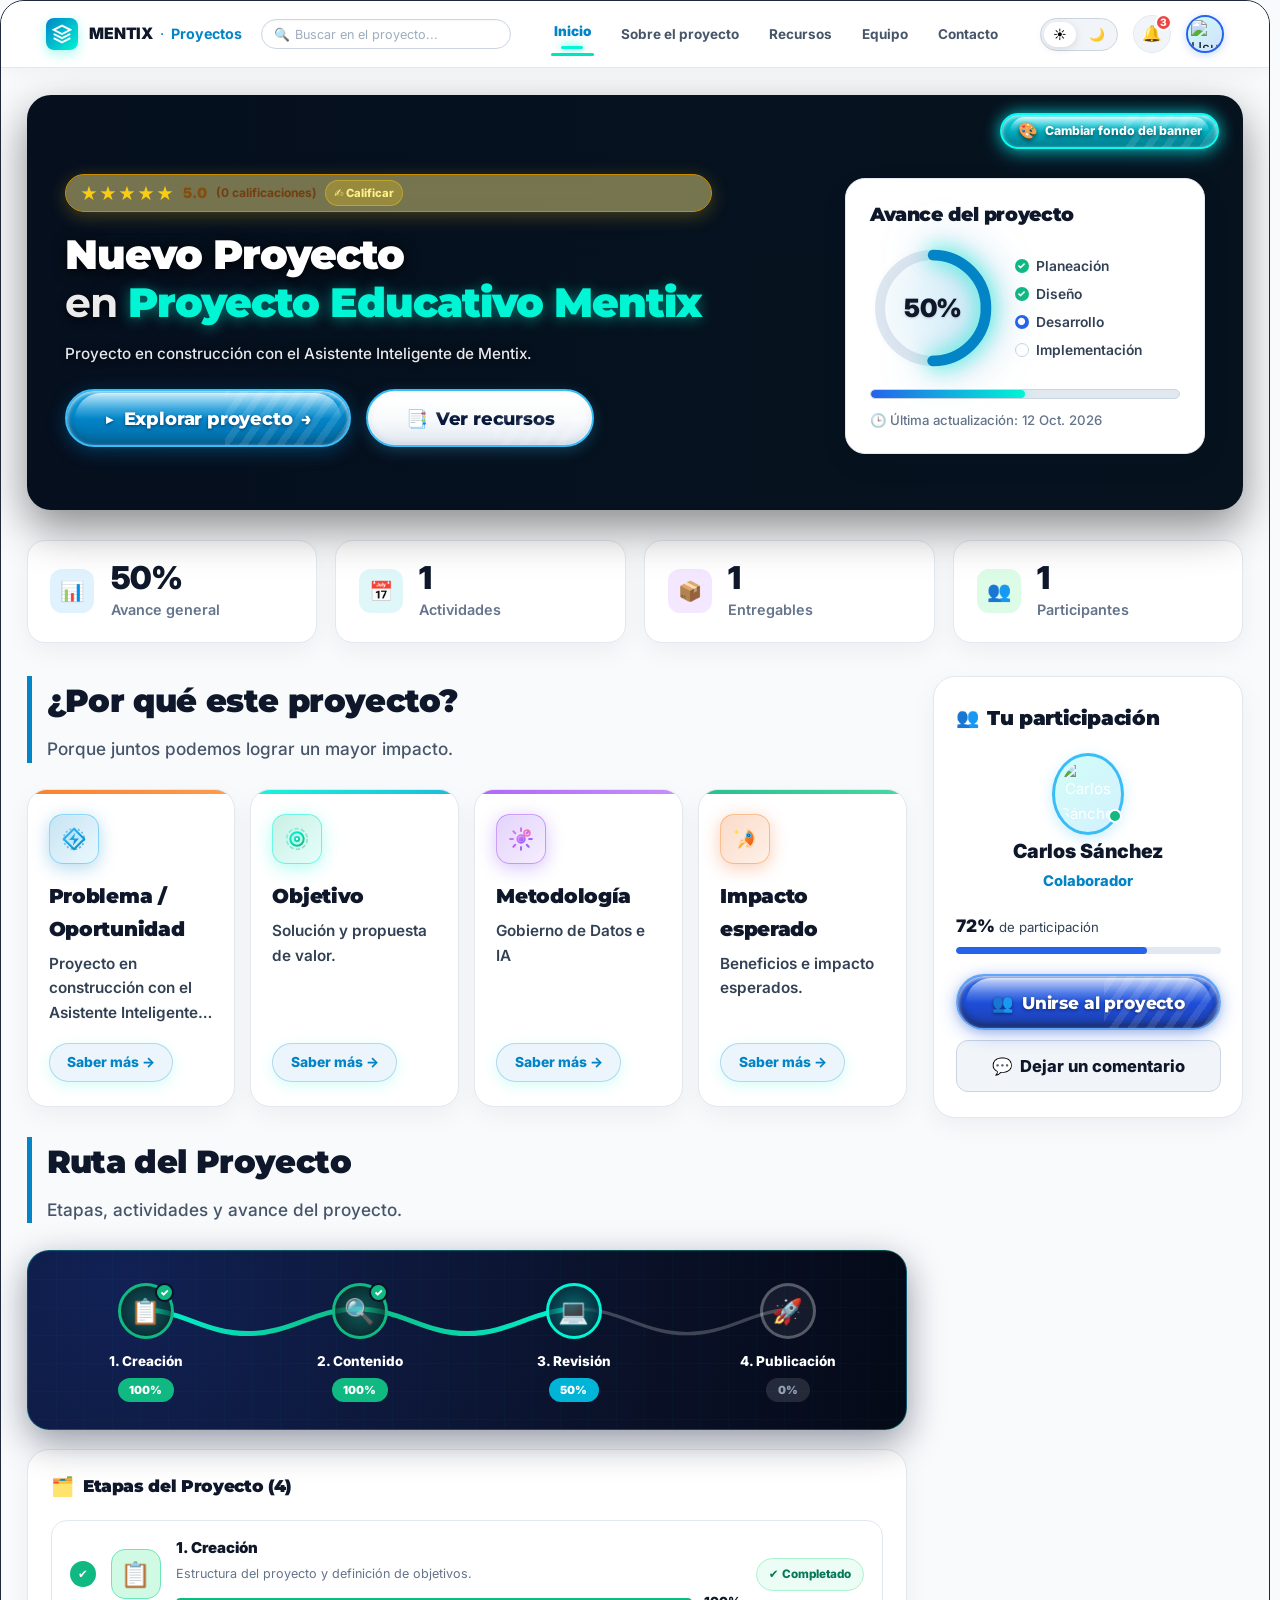
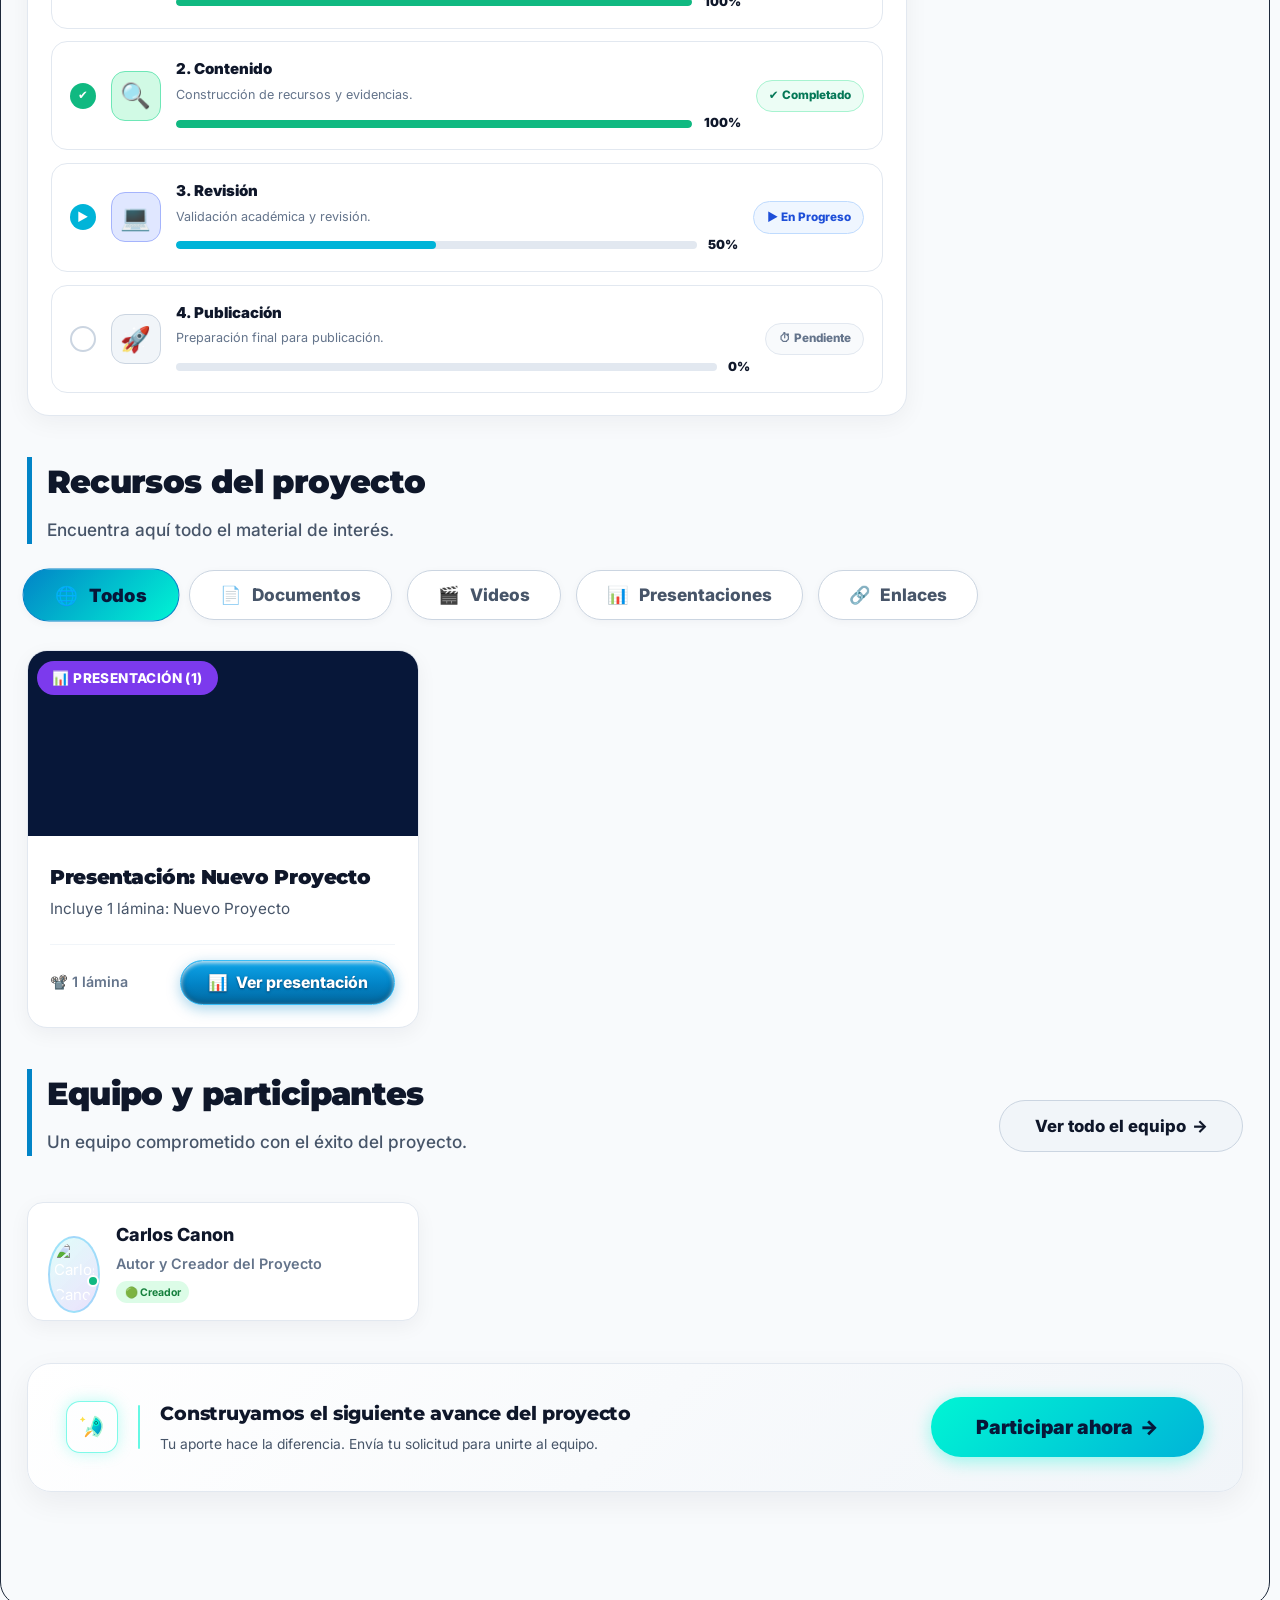
==== proyecto-landing.html @ 2901e486 "Arreglos proyectos" ====
<!DOCTYPE html>
<html lang="es">
<head>
  <meta charset="UTF-8" />
  <meta name="viewport" content="width=device-width, initial-scale=1.0" />
  <title>Landing Page Oficial | Mentix</title>
  <!-- Tipografías Google Fonts -->
  <link rel="preconnect" href="https://fonts.googleapis.com" />
  <link rel="preconnect" href="https://fonts.gstatic.com" crossorigin />
  <link href="https://fonts.googleapis.com/css2?family=Inter:wght@400;500;600;700;800;900&family=Montserrat:wght@700;800;900&display=swap" rel="stylesheet" />
  <link rel="stylesheet" href="css/styles.css?v=20261107_large_page_banner_fix_v67" />
  <link rel="stylesheet" href="css/project-landing.css?v=20261107_large_page_banner_fix_v67" />
  <link rel="stylesheet" href="css/project-hub.css?v=20261107_large_page_banner_fix_v67" />
  <!-- MQTT Realtime Backbone Client -->
  <script src="https://cdn.jsdelivr.net/npm/mqtt@5.10.4/dist/mqtt.min.js"></script>
  <style>
    html {
      scroll-behavior: smooth;
    }
    body {
      margin: 0;
      background-color: #06131f;
      color: #0f172a;
      font-family: 'Inter', system-ui, -apple-system, sans-serif;
      transition: background-color 0.3s ease, color 0.3s ease;
    }
    body[data-theme="dark"] {
      background-color: #06131f;
      color: #f8fafc;
    }
    body[data-theme="light"],
    body.light-theme {
      background-color: #f8fafc !important;
      color: #0f172a !important;
    }
    #inno-app-root[data-theme="light"] {
      background-color: #f8fafc !important;
      color: #0f172a !important;
    }
    .plp-wrapper {
      border-radius: 0;
      box-shadow: none;
      min-height: 100vh;
      box-sizing: border-box;
      padding-bottom: 4rem;
    }
  </style>
</head>
<body>

  <!-- Contenedor Principal Innovatech Corporate Landing Page -->
  <div class="plp-wrapper" id="inno-app-root" data-theme="dark">

    <!-- ====================================================================
         1. HEADER / NAVEGACIÓN (MOCKUP EXACTO)
         ==================================================================== -->
    <header class="inno-header" role="banner">
      <a href="#inno-sec-hero" class="inno-brand" style="text-decoration:none;">
        <div class="inno-logo-icon">
          <svg width="20" height="20" viewBox="0 0 24 24" fill="none" stroke="#ffffff" stroke-width="2.3">
            <polygon points="12 2 2 7 12 12 22 7 12 2"></polygon>
            <polyline points="2 17 12 22 22 17"></polyline>
            <polyline points="2 12 12 17 22 12"></polyline>
          </svg>
        </div>
        <div>
          <span class="inno-brand-title">MENTIX</span>
          <span class="inno-brand-sep">·</span>
          <span class="inno-brand-section">Proyectos</span>
        </div>
      </a>

      <div class="inno-search-box">
        <span style="position:absolute; left:0.85rem; color:#94a3b8; font-size:0.85rem;">🔍</span>
        <input
          type="search"
          class="inno-search-input"
          id="inno-header-search"
          placeholder="Buscar en el proyecto..."
          oninput="filterLandingSearch(this.value)"
        />
      </div>

      <nav class="inno-nav-links">
        <a href="#inno-sec-hero" class="inno-nav-item active">
          Inicio
          <span class="inno-nav-indicator"></span>
        </a>
        <a href="#inno-sec-why" class="inno-nav-item">Sobre el proyecto</a>
        <a href="#inno-sec-resources" class="inno-nav-item">Recursos</a>
        <a href="#inno-sec-team" class="inno-nav-item">Equipo</a>
        <a href="#inno-sec-cta" class="inno-nav-item">Contacto</a>
      </nav>

      <div class="inno-header-right">
        <!-- Switch selector de tema -->
        <div class="inno-theme-toggle" role="group" aria-label="Cambiar tema">
          <button type="button" class="inno-theme-btn light active" onclick="setLandingTheme('light')" title="Modo Claro">☀️</button>
          <button type="button" class="inno-theme-btn dark" onclick="setLandingTheme('dark')" title="Modo Oscuro">🌙</button>
        </div>

        <div class="inno-bell-btn" title="Notificaciones" onclick="alert('🔔 Tienes 3 actualizaciones en este proyecto')">
          🔔
          <span class="inno-bell-badge">3</span>
        </div>

        <div class="inno-user-avatar-wrap">
          <img src="https://images.unsplash.com/photo-1534528741775-53994a69daeb?w=100&q=80" alt="Usuario" class="inno-user-avatar-img" id="inno-header-avatar" />
        </div>
      </div>
    </header>

    <!-- ====================================================================
         2. HERO SECTION (MOCKUP EXACTO)
         ==================================================================== -->
    <section class="inno-hero" id="inno-sec-hero" style="background-image: linear-gradient(to right, rgba(5, 14, 30, 0.78) 0%, rgba(5, 14, 30, 0.45) 45%, rgba(5, 14, 30, 0.10) 78%, transparent 100%), url('assets/projects_ui/disney_hero_banner.png') !important; background-size: cover !important; background-position: center !important; position: relative !important; padding-top: 4.8rem !important;">
      <!-- Botón interactivo para cambiar el fondo del banner en Pantalla Grande -->
      <button 
        type="button" 
        id="inno-landing-banner-btn"
        class="inno-btn-change-hero-bg" 
        onclick="openLandingBannerPicker()" 
        title="Cambiar la imagen o fondo del banner de este proyecto"
        style="position:absolute; top:18px; right:24px; z-index:25; background:rgba(7, 23, 57, 0.92); border:1.5px solid #00f5d4; color:#00f5d4; border-radius:999px; padding:0.45rem 1.05rem; font-size:0.82rem; font-weight:800; cursor:pointer; backdrop-filter:blur(8px); display:inline-flex; align-items:center; gap:0.45rem; box-shadow:0 4px 18px rgba(0,0,0,0.45); transition:all 0.18s ease;"
        onmouseenter="this.style.transform='scale(1.06)'; this.style.background='rgba(0,245,212,0.18)';"
        onmouseleave="this.style.transform='none'; this.style.background='rgba(7, 23, 57, 0.92)';"
      >
        <span style="font-size:1.05rem;">🎨</span>
        <span>Cambiar fondo del banner</span>
      </button>

      <div class="inno-hero-bg-overlay"></div>
      <div class="inno-hero-bg-glow"></div>

      <div class="inno-hero-grid">
        <!-- Columna Izquierda: Información Principal -->
        <div class="inno-hero-main">
          <!-- Badge Interactivo de Calificación y Comentarios -->
          <div 
            class="inno-hero-rating-pill"
            onclick="openLandingReviewPage()"
            title="Haz clic para ver calificaciones y dejar tu comentario"
            style="display:inline-flex; align-items:center; gap:0.55rem; background:rgba(250, 204, 21, 0.15); border:1.5px solid #facc15; padding:0.35rem 0.95rem; border-radius:999px; margin-top:0.5rem; margin-bottom:1.25rem; cursor:pointer; box-shadow:0 4px 18px rgba(250, 204, 21, 0.25); transition:transform 0.18s ease, box-shadow 0.18s ease;"
            onmouseenter="this.style.transform='scale(1.04)'; this.style.boxShadow='0 6px 22px rgba(250,204,21,0.45)';"
            onmouseleave="this.style.transform='none'; this.style.boxShadow='0 4px 18px rgba(250,204,21,0.25)';"
          >
            <span style="color:#facc15; font-size:1.15rem; letter-spacing:1px; line-height:1;">★★★★★</span>
            <span id="inno-hero-rating-score" style="font-weight:900; color:#ffffff; font-size:0.95rem; line-height:1;">5.0</span>
            <span id="inno-hero-rating-count" style="color:#cbd5e1; font-size:0.8rem; font-weight:700;">(0 calificaciones)</span>
            <span style="background:rgba(250,204,21,0.25); color:#fef08a; padding:0.18rem 0.55rem; border-radius:999px; font-size:0.75rem; font-weight:800; border:1px solid rgba(250,204,21,0.4);">✍️ Calificar</span>
          </div>

          <h1 class="inno-hero-title" style="color: #ffffff !important; text-shadow: 0 2px 14px rgba(0,0,0,0.95) !important;">
            <span id="inno-hero-title-main">Transformamos ideas</span>
            <span id="inno-hero-title-sub-wrap" style="display:none;"><br><span id="inno-hero-title-sub-prefix" style="color: rgba(255,255,255,0.92) !important; font-weight: 700 !important; text-shadow: 0 2px 10px rgba(0,0,0,0.9) !important;">en </span><span class="inno-hero-title-cyan" id="inno-hero-title-sub">soluciones tecnológicas</span></span>
          </h1>

          <p class="inno-hero-desc" id="inno-hero-desc">
            Un espacio central para conocer, seguir y participar en el proyecto.
          </p>

          <div class="inno-hero-actions">
            <button type="button" class="inno-btn-explore" onclick="scrollToSection('inno-sec-why')">
              <span>▶</span> Explorar proyecto <span>→</span>
            </button>
            <button type="button" class="inno-btn-resources" onclick="scrollToSection('inno-sec-resources')">
              <span>📑</span> Ver recursos
            </button>
          </div>
        </div>

        <!-- Columna Derecha: Tarjeta Avance del Proyecto -->
        <div class="inno-hero-status-wrap">
          <article class="inno-gauge-card">
            <h3 class="inno-gauge-card-title">Avance del proyecto</h3>

            <div class="inno-gauge-row">
              <!-- Gauge Circular SVG -->
              <div class="inno-gauge-circle-wrap">
                <svg class="inno-gauge-svg" viewBox="0 0 100 100">
                  <defs>
                    <linearGradient id="innoGaugeGradStandalone" x1="0%" y1="0%" x2="100%" y2="100%">
                      <stop offset="0%" stop-color="#00f5d4" />
                      <stop offset="100%" stop-color="#0284c7" />
                    </linearGradient>
                  </defs>
                  <circle class="inno-gauge-bg" cx="50" cy="50" r="42" />
                  <circle class="inno-gauge-fill" id="inno-card-gauge-circle" cx="50" cy="50" r="42" style="stroke:url(#innoGaugeGradStandalone); stroke-dashoffset: 95;" />
                </svg>
                <div class="inno-gauge-center-text">
                  <span class="inno-gauge-number" id="inno-card-progress-num">64%</span>
                </div>
              </div>

              <!-- Leyenda Checklist -->
              <div class="inno-gauge-legend">
                <div class="inno-legend-item">
                  <span class="inno-legend-dot green">✓</span>
                  <span class="inno-legend-label">Planeación</span>
                </div>
                <div class="inno-legend-item">
                  <span class="inno-legend-dot green">✓</span>
                  <span class="inno-legend-label">Diseño</span>
                </div>
                <div class="inno-legend-item">
                  <span class="inno-legend-dot blue">●</span>
                  <span class="inno-legend-label">Desarrollo</span>
                </div>
                <div class="inno-legend-item">
                  <span class="inno-legend-dot gray">○</span>
                  <span class="inno-legend-label">Implementación</span>
                </div>
              </div>
            </div>

            <!-- Barra de Progreso Horizontal -->
            <div class="inno-gauge-bar-track">
              <div class="inno-gauge-bar-fill" id="inno-card-progress-bar" style="width: 64%;"></div>
            </div>

            <!-- Footer Actualización -->
            <div class="inno-gauge-footer">
              <span>🕒 Última actualización: <span id="inno-card-updated-date">12 Oct. 2026</span></span>
            </div>
          </article>
        </div>
      </div>
    </section>

    <!-- ====================================================================
         3. BARRA DE MÉTRICAS / KPIS (MOCKUP EXACTO)
         ==================================================================== -->
    <section class="inno-kpi-bar">
      <div class="inno-kpi-card">
        <div class="inno-kpi-icon blue">📊</div>
        <div class="inno-kpi-info">
          <div class="inno-kpi-val" id="inno-kpi-progress">64%</div>
          <div class="inno-kpi-lbl">Avance general</div>
        </div>
      </div>

      <div class="inno-kpi-card">
        <div class="inno-kpi-icon cyan">📅</div>
        <div class="inno-kpi-info">
          <div class="inno-kpi-val" id="inno-kpi-activities">24</div>
          <div class="inno-kpi-lbl">Actividades</div>
        </div>
      </div>

      <div class="inno-kpi-card">
        <div class="inno-kpi-icon purple">📦</div>
        <div class="inno-kpi-info">
          <div class="inno-kpi-val" id="inno-kpi-deliverables">8</div>
          <div class="inno-kpi-lbl">Entregables</div>
        </div>
      </div>

      <div class="inno-kpi-card">
        <div class="inno-kpi-icon green">👥</div>
        <div class="inno-kpi-info">
          <div class="inno-kpi-val" id="inno-kpi-participants">12</div>
          <div class="inno-kpi-lbl">Participantes</div>
        </div>
      </div>
    </section>

    <!-- ====================================================================
         4. SECCIÓN 2 COLUMNAS (POR QUÉ ESTE PROYECTO + SIDEBAR PARTICIPACIÓN)
         ==================================================================== -->
    <div class="inno-main-two-col">
      <!-- Columna Izquierda (72%) -->
      <div class="inno-col-left">

        <!-- ¿Por qué este proyecto? -->
        <section class="inno-why-block" id="inno-sec-why">
          <div class="inno-section-head">
            <h2 class="inno-section-title">¿Por qué este proyecto?</h2>
            <p class="inno-section-sub">Porque juntos podemos lograr un mayor impacto.</p>
          </div>

          <div class="inno-why-cards-grid">
            <!-- 1. Problema / Oportunidad -->
            <article class="inno-why-card" onclick="previewLandingDoc('Problema / Oportunidad', 'problem')">
              <div>
                <div class="inno-why-icon-box light-blue" title="Problema / Oportunidad">
                  <svg width="26" height="26" viewBox="0 0 24 24" fill="none">
                    <defs>
                      <linearGradient id="whyIcoGradProblemHtml" x1="0%" y1="0%" x2="100%" y2="100%">
                        <stop offset="0%" stop-color="#38bdf8" />
                        <stop offset="100%" stop-color="#0284c7" />
                      </linearGradient>
                    </defs>
                    <circle cx="12" cy="12" r="9.5" stroke="url(#whyIcoGradProblemHtml)" stroke-width="1.6" stroke-dasharray="2 2" opacity="0.6"/>
                    <path d="M12 2.5L21.5 12L12 21.5L2.5 12Z" stroke="url(#whyIcoGradProblemHtml)" stroke-width="1.8" fill="rgba(56, 189, 248, 0.15)" stroke-linejoin="round"/>
                    <path d="M13 6.5L7.5 13H12L11 18L16.5 11.5H12L13 6.5Z" fill="url(#whyIcoGradProblemHtml)"/>
                  </svg>
                </div>
                <h4 class="inno-why-card-title">Problema / Oportunidad</h4>
                <p class="inno-why-card-desc" id="inno-why-card-problem">Identificamos un reto clave para transformar.</p>
              </div>
              <span class="inno-why-card-link">Saber más →</span>
            </article>

            <!-- 2. Objetivo -->
            <article class="inno-why-card" onclick="previewLandingDoc('Objetivo', 'valueProp')">
              <div>
                <div class="inno-why-icon-box light-green" title="Objetivo">
                  <svg width="26" height="26" viewBox="0 0 24 24" fill="none">
                    <defs>
                      <linearGradient id="whyIcoGradGoalHtml" x1="0%" y1="0%" x2="100%" y2="100%">
                        <stop offset="0%" stop-color="#00f5d4" />
                        <stop offset="100%" stop-color="#10b981" />
                      </linearGradient>
                    </defs>
                    <circle cx="12" cy="12" r="9.5" stroke="url(#whyIcoGradGoalHtml)" stroke-width="1.6" opacity="0.4" stroke-dasharray="4 2"/>
                    <circle cx="12" cy="12" r="6.2" stroke="url(#whyIcoGradGoalHtml)" stroke-width="1.8" fill="rgba(0, 245, 212, 0.15)"/>
                    <line x1="12" y1="2" x2="12" y2="5.5" stroke="url(#whyIcoGradGoalHtml)" stroke-width="1.8" stroke-linecap="round"/>
                    <line x1="12" y1="18.5" x2="12" y2="22" stroke="url(#whyIcoGradGoalHtml)" stroke-width="1.8" stroke-linecap="round"/>
                    <line x1="2" y1="12" x2="5.5" y2="12" stroke="url(#whyIcoGradGoalHtml)" stroke-width="1.8" stroke-linecap="round"/>
                    <line x1="18.5" y1="12" x2="22" y2="12" stroke="url(#whyIcoGradGoalHtml)" stroke-width="1.8" stroke-linecap="round"/>
                    <circle cx="12" cy="12" r="2.8" fill="url(#whyIcoGradGoalHtml)"/>
                    <circle cx="12" cy="12" r="1.1" fill="#ffffff"/>
                  </svg>
                </div>
                <h4 class="inno-why-card-title">Objetivo</h4>
                <p class="inno-why-card-desc" id="inno-why-card-valueprop">Definimos metas claras y alcanzables.</p>
              </div>
              <span class="inno-why-card-link">Saber más →</span>
            </article>

            <!-- 3. Metodología -->
            <article class="inno-why-card" onclick="previewLandingDoc('Metodología', 'methodology')">
              <div>
                <div class="inno-why-icon-box light-purple" title="Metodología">
                  <svg width="26" height="26" viewBox="0 0 24 24" fill="none">
                    <defs>
                      <linearGradient id="whyIcoGradMethodHtml" x1="0%" y1="0%" x2="100%" y2="100%">
                        <stop offset="0%" stop-color="#e879f9" />
                        <stop offset="100%" stop-color="#8b5cf6" />
                      </linearGradient>
                    </defs>
                    <path d="M12 8.5C10.07 8.5 8.5 10.07 8.5 12C8.5 13.93 10.07 15.5 12 15.5C13.93 15.5 15.5 13.93 15.5 12C15.5 10.07 13.93 8.5 12 8.5Z" fill="rgba(168, 85, 247, 0.2)" stroke="url(#whyIcoGradMethodHtml)" stroke-width="1.6"/>
                    <path d="M12 2V4.5M12 19.5V22M2 12H4.5M19.5 12H22M4.93 4.93L6.7 6.7M17.3 17.3L19.07 19.07M4.93 19.07L6.7 17.3M17.3 6.7L19.07 4.93" stroke="url(#whyIcoGradMethodHtml)" stroke-width="1.9" stroke-linecap="round"/>
                    <circle cx="17.5" cy="6.5" r="2.8" stroke="#f472b6" stroke-width="1.4" fill="rgba(244, 114, 182, 0.25)"/>
                    <circle cx="12" cy="12" r="2.4" fill="url(#whyIcoGradMethodHtml)"/>
                  </svg>
                </div>
                <h4 class="inno-why-card-title">Metodología</h4>
                <p class="inno-why-card-desc" id="inno-why-card-methodology">Aplicamos las mejores prácticas y herramientas.</p>
              </div>
              <span class="inno-why-card-link">Saber más →</span>
            </article>

            <!-- 4. Impacto esperado -->
            <article class="inno-why-card" onclick="previewLandingDoc('Impacto Esperado', 'impact')">
              <div>
                <div class="inno-why-icon-box light-orange" title="Impacto esperado">
                  <svg width="26" height="26" viewBox="0 0 24 24" fill="none">
                    <defs>
                      <linearGradient id="whyIcoGradImpactHtml" x1="0%" y1="0%" x2="100%" y2="100%">
                        <stop offset="0%" stop-color="#fb923c" />
                        <stop offset="100%" stop-color="#ea580c" />
                      </linearGradient>
                      <linearGradient id="whyIcoFlameHtml" x1="0%" y1="0%" x2="100%" y2="100%">
                        <stop offset="0%" stop-color="#fde047" />
                        <stop offset="100%" stop-color="#f97316" />
                      </linearGradient>
                    </defs>
                    <path d="M14.5 3C14.5 3 19.5 4.5 20.5 9.5C21.5 14.5 17 19.5 17 19.5L14 16.5L11 13.5L14.5 3Z" fill="url(#whyIcoGradImpactHtml)" stroke="#fed7aa" stroke-width="1.4" stroke-linejoin="round"/>
                    <path d="M11 13.5L7.5 15.5L8.5 12.5L11 13.5Z" fill="#ea580c" stroke="#fed7aa" stroke-width="1.2"/>
                    <path d="M14 16.5L16 20L13 19L14 16.5Z" fill="#ea580c" stroke="#fed7aa" stroke-width="1.2"/>
                    <circle cx="15.5" cy="8.5" r="2" fill="#071739" stroke="#38bdf8" stroke-width="1.2"/>
                    <circle cx="15.5" cy="8.5" r="0.9" fill="#38bdf8"/>
                    <path d="M12.5 15L7 20.5C6.5 21 5.5 20.5 6 19.5L8 16L12.5 15Z" fill="url(#whyIcoFlameHtml)"/>
                    <path d="M4 8L4.8 6.2L6.5 5.5L4.8 4.8L4 3L3.2 4.8L1.5 5.5L3.2 6.2L4 8Z" fill="#fde047"/>
                  </svg>
                </div>
                <h4 class="inno-why-card-title">Impacto esperado</h4>
                <p class="inno-why-card-desc" id="inno-why-card-impact">Generamos valor e innovación.</p>
              </div>
              <span class="inno-why-card-link">Saber más →</span>
            </article>
          </div>
        </section>

        <!-- Ruta del Proyecto (Idéntica al Asistente de Proyectos) -->
        <section class="inno-roadmap-block" id="inno-sec-roadmap">
          <div class="inno-section-head">
            <h2 class="inno-section-title">Ruta del Proyecto</h2>
            <p class="inno-section-sub">Etapas, actividades y avance del proyecto.</p>
          </div>
          <div id="inno-wizard-roadmap-host"></div>
        </section>

      </div>

      <!-- Columna Derecha: Sidebar "Tu participación" (28%) -->
      <aside class="inno-col-right">
        <div class="inno-sidebar-card">
          <div class="inno-sidebar-head">
            <span class="inno-sidebar-icon">👥</span>
            <h3 class="inno-sidebar-title">Tu participación</h3>
          </div>

          <div class="inno-user-profile-center">
            <div class="inno-avatar-online-wrap">
              <img src="https://images.unsplash.com/photo-1507003211169-0a1dd7228f2d?w=160&q=80" alt="Carlos Sánchez" class="inno-user-big-avatar" id="inno-sidebar-user-avatar" />
              <span class="inno-online-dot"></span>
            </div>
            <div class="inno-user-name" id="inno-sidebar-user-name">Carlos Sánchez</div>
            <div class="inno-user-role" id="inno-sidebar-user-role">Colaborador</div>
          </div>

          <div class="inno-user-part-metric">
            <div class="inno-user-metric-label">
              <strong>72%</strong> de participación
            </div>
            <div class="inno-user-part-bar">
              <div class="inno-user-part-fill" style="width: 72%;"></div>
            </div>
          </div>

          <div class="inno-sidebar-actions">
            <button type="button" class="inno-btn-join" onclick="openLandingJoinModal()">
              <span>👥</span> Unirse al proyecto
            </button>
            <button type="button" class="inno-btn-comment" onclick="openLandingReviewPage()">
              <span>💬</span> Dejar un comentario
            </button>
          </div>
        </div>
      </aside>
    </div>

    <!-- ====================================================================
         5. SECCIÓN RECURSOS DEL PROYECTO (MOCKUP EXACTO)
         ==================================================================== -->
    <section class="inno-resources-section" id="inno-sec-resources">
      <div class="inno-section-head">
        <h2 class="inno-section-title">Recursos del proyecto</h2>
        <p class="inno-section-sub">Encuentra aquí todo el material de interés.</p>
      </div>

      <!-- Video Oficial Destacado (si existe) -->
      <div id="inno-video-showcase-container"></div>

      <!-- Filtros de categoría -->
      <div class="inno-filter-pills">
        <button type="button" class="inno-pill-tab inno-filter-pill active" onclick="filterResourceCategory('all', this)"><span>🌐</span> Todos</button>
        <button type="button" class="inno-pill-tab inno-filter-pill" onclick="filterResourceCategory('doc', this)"><span>📄</span> Documentos</button>
        <button type="button" class="inno-pill-tab inno-filter-pill" onclick="filterResourceCategory('video', this)"><span>🎬</span> Videos</button>
        <button type="button" class="inno-pill-tab inno-filter-pill" onclick="filterResourceCategory('pres', this)"><span>📊</span> Presentaciones</button>
        <button type="button" class="inno-pill-tab inno-filter-pill" onclick="filterResourceCategory('link', this)"><span>🔗</span> Enlaces</button>
      </div>

      <!-- Grid de Recursos Adaptativo -->
      <div class="inno-resources-grid" id="inno-resource-cards-container"></div>
    </section>

    <!-- ====================================================================
         6. SECCIÓN EQUIPO Y PARTICIPANTES (MOCKUP EXACTO)
         ==================================================================== -->
    <section class="inno-team-section" id="inno-sec-team">
      <div class="inno-team-header-row">
        <div class="inno-section-head" style="margin-bottom: 0;">
          <h2 class="inno-section-title">Equipo y participantes</h2>
          <p class="inno-section-sub">Un equipo comprometido con el éxito del proyecto.</p>
        </div>

        <button type="button" class="inno-btn-view-all-team" onclick="previewLandingDoc('Equipo Completo del Proyecto')">
          Ver todo el equipo <span>→</span>
        </button>
      </div>

      <div class="inno-team-grid" id="inno-team-grid-container"></div>
    </section>

    <!-- ====================================================================
         7. BANNER INFERIOR DE ACCIÓN (MOCKUP EXACTO)
         ==================================================================== -->
    <section class="inno-bottom-banner" id="inno-sec-cta">
      <div class="inno-cta-left">
        <div class="inno-cta-rocket-badge" style="width: 52px; height: 52px; border-radius: 14px; background: linear-gradient(135deg, rgba(0, 245, 212, 0.22) 0%, rgba(2, 132, 199, 0.15) 100%); border: 1.5px solid rgba(0, 245, 212, 0.5); display: flex; align-items: center; justify-content: center; box-shadow: 0 4px 18px rgba(0, 245, 212, 0.35);">
          <svg width="28" height="28" viewBox="0 0 24 24" fill="none">
            <defs>
              <linearGradient id="ctaRocketGradHtml" x1="0%" y1="0%" x2="100%" y2="100%">
                <stop offset="0%" stop-color="#00f5d4" />
                <stop offset="100%" stop-color="#0284c7" />
              </linearGradient>
              <linearGradient id="ctaRocketFlameHtml" x1="0%" y1="0%" x2="100%" y2="100%">
                <stop offset="0%" stop-color="#fde047" />
                <stop offset="100%" stop-color="#f97316" />
              </linearGradient>
            </defs>
            <path d="M14.5 3C14.5 3 19.5 4.5 20.5 9.5C21.5 14.5 17 19.5 17 19.5L14 16.5L11 13.5L14.5 3Z" fill="url(#ctaRocketGradHtml)" stroke="#a7f3d0" stroke-width="1.4" stroke-linejoin="round"/>
            <path d="M11 13.5L7.5 15.5L8.5 12.5L11 13.5Z" fill="#0284c7" stroke="#a7f3d0" stroke-width="1.2"/>
            <path d="M14 16.5L16 20L13 19L14 16.5Z" fill="#0284c7" stroke="#a7f3d0" stroke-width="1.2"/>
            <circle cx="15.5" cy="8.5" r="2" fill="#071739" stroke="#00f5d4" stroke-width="1.2"/>
            <circle cx="15.5" cy="8.5" r="0.9" fill="#00f5d4"/>
            <path d="M12.5 15L7 20.5C6.5 21 5.5 20.5 6 19.5L8 16L12.5 15Z" fill="url(#ctaRocketFlameHtml)"/>
            <path d="M4 8L4.8 6.2L6.5 5.5L4.8 4.8L4 3L3.2 4.8L1.5 5.5L3.2 6.2L4 8Z" fill="#fde047"/>
          </svg>
        </div>
        <div class="inno-cta-divider"></div>
        <div class="inno-cta-text">
          <h3 class="inno-cta-title">Construyamos el siguiente avance del proyecto</h3>
          <p class="inno-cta-sub">Tu aporte hace la diferencia. Envía tu solicitud para unirte al equipo.</p>
        </div>
      </div>

      <div class="inno-cta-right">
        <button type="button" class="inno-cta-btn" onclick="openLandingJoinModal()" title="Solicitar unirme a este proyecto">
          Participar ahora <span>→</span>
        </button>
      </div>
    </section>

    <!-- Lightbox Modal Universal -->
    <div class="plp-lightbox" id="plp-standalone-lightbox" role="dialog" aria-modal="true" onclick="if(event.target===this) closeLandingLightbox()">
      <div class="plp-lightbox-content" id="plp-standalone-lightbox-body"></div>
    </div>

  </div>

  <!-- Scripts de interactividad y vinculación dinámica -->
  <script>
    function setLandingTheme(theme) {
      const validTheme = theme === 'dark' ? 'dark' : 'light';
      document.body.setAttribute('data-theme', validTheme);
      document.body.classList.toggle('light-theme', validTheme === 'light');
      const root = document.getElementById('inno-app-root');
      if (root) {
        root.setAttribute('data-theme', validTheme);
        root.classList.toggle('light-theme', validTheme === 'light');
      }
      localStorage.setItem('mentix_landing_theme', validTheme);

      document.querySelectorAll('.inno-theme-btn').forEach(btn => {
        if (btn.classList.contains(validTheme)) btn.classList.add('active');
        else btn.classList.remove('active');
      });
    }

    function scrollToSection(id) {
      const el = document.getElementById(id);
      if (el) el.scrollIntoView({ behavior: 'smooth', block: 'start' });
    }

    function closeLandingLightbox() {
      const modal = document.getElementById('plp-standalone-lightbox');
      if (modal) modal.classList.remove('active');
    }

    function openLandingLightbox(imgUrl, caption) {
      const modal = document.getElementById('plp-standalone-lightbox');
      const body = document.getElementById('plp-standalone-lightbox-body');
      if (!modal || !body) return;
      body.innerHTML = `
        <button class="plp-lightbox-close" onclick="closeLandingLightbox()" aria-label="Cerrar">✕</button>
        <img src="${imgUrl}" alt="${caption}" style="width:100%; max-height:75vh; object-fit:contain; background:#091e2d; display:block;" />
        <div style="padding:1.25rem 1.75rem; background:#ffffff;">
          <h3 style="margin:0; font-size:1.15rem; color:#091e2d;">${caption}</h3>
        </div>
      `;
      modal.classList.add('active');
    }

    function playLandingVideo() {
      const modal = document.getElementById('plp-standalone-lightbox');
      const body = document.getElementById('plp-standalone-lightbox-body');
      if (!modal || !body) return;
      const p = currentActiveProject || {};
      const gp = p.govdata || {};
      const vid = (p && (p.videoConfig || p.video)) ? (p.videoConfig || p.video) : (gp.videoConfig || gp.video || {});
      const rawUrl = (typeof vid === 'string' ? vid : (vid.url || vid.embedUrl || p.videoUrl || '')).trim();
      const projTitle = vid.title || p.title || 'Proyecto';

      if (!rawUrl) {
        body.innerHTML = `
          <button class="plp-lightbox-close" onclick="closeLandingLightbox()" aria-label="Cerrar">✕</button>
          <div style="background:#091e2d; padding:2.5rem 1.75rem; border-radius:16px; text-align:center;">
            <div style="font-size:3rem; margin-bottom:0.75rem;">🎬</div>
            <h3 style="color:#ffffff; margin:0 0 0.5rem; font-size:1.3rem;">Sin Video Disponible</h3>
            <p style="color:#94a3b8; font-size:0.95rem; margin:0 0 1.5rem; line-height:1.6;">Este proyecto aún no tiene un video configurado por su creador.</p>
            <button class="inno-btn-cyan" onclick="closeLandingLightbox()">Entendido</button>
          </div>
        `;
        modal.classList.add('active');
        return;
      }

      let videoHtml = '';
      const ytMatch = rawUrl.match(/(?:youtube\.com\/(?:watch\?v=|embed\/|shorts\/)|youtu\.be\/)([A-Za-z0-9_-]{6,})/);
      const vimeoMatch = rawUrl.match(/vimeo\.com\/(?:video\/)?(\d+)/);

      if (ytMatch) {
        videoHtml = `<iframe width="100%" height="500px" src="https://www.youtube.com/embed/${ytMatch[1]}?autoplay=1&rel=0" frameborder="0" allow="accelerometer; autoplay; clipboard-write; encrypted-media; gyroscope; picture-in-picture" allowfullscreen style="border:0; width:100%; height:500px; display:block; border-radius:12px;"></iframe>`;
      } else if (vimeoMatch) {
        videoHtml = `<iframe width="100%" height="500px" src="https://player.vimeo.com/video/${vimeoMatch[1]}?autoplay=1" frameborder="0" allow="autoplay; fullscreen; picture-in-picture" allowfullscreen style="border:0; width:100%; height:500px; display:block; border-radius:12px;"></iframe>`;
      } else if (rawUrl.startsWith('data:video/') || rawUrl.match(/\.(mp4|webm|ogg)($|\?)/i)) {
        videoHtml = `<video controls autoplay style="width:100%; max-height:500px; border-radius:12px; background:#000;"><source src="${rawUrl}" type="video/mp4">Tu navegador no soporta reproducción de video.</video>`;
      } else {
        videoHtml = `<iframe width="100%" height="500px" src="${rawUrl}" frameborder="0" allowfullscreen style="border:0; width:100%; height:500px; display:block; border-radius:12px;"></iframe>`;
      }

      body.innerHTML = `
        <button class="plp-lightbox-close" onclick="closeLandingLightbox()" aria-label="Cerrar">✕</button>
        <div style="background:#091e2d; padding:1.5rem; border-radius:16px;">
          <h3 style="color:#ffffff; margin:0 0 1rem; font-size:1.2rem;">🎬 ${projTitle}</h3>
          ${videoHtml}
        </div>
      `;
      modal.classList.add('active');
    }

    function openOrDownloadResource(url, filename) {
      if (!url) return;
      const modal = document.getElementById('plp-standalone-lightbox');
      const body = document.getElementById('plp-standalone-lightbox-body');
      if (!modal || !body) {
        window.open(url, '_blank');
        return;
      }

      modal.style.cssText = 'position:fixed !important; inset:0 !important; width:100vw !important; height:100vh !important; margin:0 !important; padding:0 !important; z-index:9999999 !important; background:rgba(3, 9, 20, 0.96) !important; backdrop-filter:blur(16px) !important; display:flex !important; flex-direction:column !important;';
      body.style.cssText = 'width:100vw !important; max-width:100vw !important; height:100vh !important; max-height:100vh !important; margin:0 !important; padding:0 !important; border-radius:0 !important; background:#071224 !important; display:flex !important; flex-direction:column !important; overflow:hidden !important; border:none !important; box-shadow:none !important;';
      document.body.style.overflow = 'hidden';

      const name = filename || 'Documento Oficial';
      const isUrl = /^https?:\/\//i.test(url);
      const isGoogleForm = url.includes('docs.google.com/forms');
      const isGoogleDoc = url.includes('docs.google.com/document') || url.includes('docs.google.com/spreadsheets') || url.includes('docs.google.com/presentation');
      const isPdf = name.toLowerCase().endsWith('.pdf') || (url && (url.startsWith('data:application/pdf') || url.toLowerCase().includes('.pdf')));
      const isImage = name.match(/\.(png|jpe?g|webp|svg|gif)($|\?)/i) || (url && url.startsWith('data:image/'));

      let contentHtml = '';

      if (isUrl) {
        let embedUrl = url;
        if (isGoogleForm) {
          embedUrl = url.replace(/\/edit(\?.*)?$/i, '/viewform');
          if (!embedUrl.includes('embedded=true')) {
            embedUrl += (embedUrl.includes('?') ? '&embedded=true' : '?embedded=true');
          }
        } else if (isGoogleDoc) {
          embedUrl = url.replace(/\/edit(\?.*)?$/i, '/preview');
        }

        contentHtml = `
          <div style="flex:1; width:100%; height:calc(100vh - 66px); background:#0a1528; display:flex; flex-direction:column; position:relative;">
            <div style="height:44px; background:#061122; border-bottom:1px solid rgba(255,255,255,0.1); display:flex; align-items:center; justify-content:space-between; padding:0 1.5rem; font-size:0.84rem; flex-shrink:0;">
              <div style="display:flex; align-items:center; gap:0.6rem; color:#94a3b8; overflow:hidden; text-overflow:ellipsis; white-space:nowrap; max-width:70%;">
                <span style="color:#00f5d4;">🔗</span>
                <span style="font-weight:700; color:#e2e8f0;">Enlace en vivo:</span>
                <a href="${url.replace(/"/g, '&quot;')}" target="_blank" style="color:#38bdf8; text-decoration:underline; overflow:hidden; text-overflow:ellipsis;">${url.replace(/"/g, '&quot;')}</a>
              </div>
              <a href="${url.replace(/"/g, '&quot;')}" target="_blank" rel="noopener noreferrer" style="display:inline-flex; align-items:center; gap:0.35rem; background:rgba(0,245,212,0.15); border:1px solid #00f5d4; color:#00f5d4; border-radius:999px; padding:0.25rem 0.8rem; font-size:0.78rem; font-weight:800; text-decoration:none;">
                <span>↗</span> <span>Abrir en pestaña nueva</span>
              </a>
            </div>
            <iframe src="${embedUrl.replace(/"/g, '&quot;')}" style="flex:1; width:100%; height:100%; border:none; background:#ffffff;" allow="accelerometer; autoplay; clipboard-write; encrypted-media; gyroscope; picture-in-picture" allowfullscreen sandbox="allow-same-origin allow-scripts allow-forms allow-popups allow-modals allow-downloads"></iframe>
          </div>
        `;
      } else if (isPdf) {
        contentHtml = `
          <div style="flex:1; width:100%; height:calc(100vh - 66px); background:#0f172a; position:relative; display:flex; flex-direction:column;">
            <iframe src="${url}#toolbar=1&navpanes=1&zoom=page-fit" type="application/pdf" style="width:100%; height:100%; flex:1; border:none; background:#ffffff;" title="${name.replace(/"/g, '&quot;')}">
              <object data="${url}" type="application/pdf" style="width:100%; height:100%;">
                <embed src="${url}" type="application/pdf" style="width:100%; height:100%;" />
              </object>
            </iframe>
          </div>
        `;
      } else if (isImage) {
        contentHtml = `
          <div style="flex:1; width:100%; height:calc(100vh - 66px); background:#020617; display:flex; align-items:center; justify-content:center; padding:1.5rem; overflow:auto;">
            <img src="${url}" alt="${name.replace(/"/g, '&quot;')}" style="max-width:94%; max-height:86vh; object-fit:contain; border-radius:12px; box-shadow:0 12px 40px rgba(0,0,0,0.6);" />
          </div>
        `;
      } else {
        contentHtml = `
          <div style="flex:1; width:100%; height:calc(100vh - 66px); background:#0a1528; display:flex; align-items:center; justify-content:center;">
            <iframe src="${url}" style="width:100%; height:100%; border:none; background:#ffffff;"></iframe>
          </div>
        `;
      }

      body.innerHTML = `
        <header style="height:66px; flex-shrink:0; display:flex; align-items:center; justify-content:space-between; padding:0 1.5rem; background:linear-gradient(90deg, #06132b 0%, #0c2044 100%); border-bottom:1.5px solid rgba(0, 245, 212, 0.4); box-shadow:0 4px 20px rgba(0,0,0,0.5); z-index:10;">
          <div style="display:flex; align-items:center; gap:0.85rem; min-width:0; flex:1;">
            <span style="font-size:1.45rem;">📄</span>
            <div style="min-width:0; overflow:hidden;">
              <h3 style="color:#ffffff; margin:0; font-size:1.05rem; font-weight:800; white-space:nowrap; overflow:hidden; text-overflow:ellipsis;">
                ${name.replace(/</g, '&lt;')}
              </h3>
              <span style="font-size:0.76rem; color:#94a3b8; font-weight:600;">
                <span style="color:#00f5d4;">Visualización dentro de la página</span>
              </span>
            </div>
          </div>
          <div style="display:flex; align-items:center; gap:0.6rem; flex-shrink:0;">
            <a href="${url}" download="${name.replace(/"/g, '&quot;')}" style="display:inline-flex; align-items:center; gap:0.35rem; background:rgba(0,245,212,0.15); border:1.5px solid #00f5d4; color:#00f5d4; border-radius:999px; padding:0.48rem 1rem; font-size:0.82rem; font-weight:800; text-decoration:none;">
              <span>💾</span> <span>Descargar</span>
            </a>
            <button type="button" onclick="document.getElementById('plp-standalone-lightbox').classList.remove('active'); document.body.style.overflow='';" style="background:linear-gradient(135deg,#ef4444,#dc2626); color:#ffffff; border:none; border-radius:999px; padding:0.5rem 1.15rem; font-size:0.85rem; font-weight:800; cursor:pointer;">
              <span>✕</span> <span>Cerrar</span>
            </button>
          </div>
        </header>
        ${contentHtml}
      `;

      modal.classList.add('active');
    }

    function openLandingSlidesModal(index = 0) {
      const modal = document.getElementById('plp-standalone-lightbox');
      const body = document.getElementById('plp-standalone-lightbox-body');
      if (!modal || !body) return;

      const p = currentActiveProject || {};
      const gp = p.govdata || {};
      const rawSlides = (Array.isArray(p.slides) && p.slides.length > 0) ? p.slides : (Array.isArray(gp.slides) ? gp.slides : []);
      let slides = rawSlides.filter(s => {
        if (!s) return false;
        if (s.id === 's1' && String(s.title || '').includes('Arquitectura Gobernanza')) return false;
        return true;
      });

      if (slides.length === 0) {
        slides = [
          {
            id: 's_pres_main',
            title: p.title || 'Presentación del Proyecto',
            content: p.description || p.shortDescription || 'Información y objetivos clave del proyecto.',
            subtitle: p.subtitle || 'Mentix Innovation'
          }
        ];
      }

      const curIdx = Math.max(0, Math.min(slides.length - 1, index));
      const s = slides[curIdx];
      const sTitle = s.title || `Lámina ${curIdx + 1}`;
      const sContent = s.content || s.text || p.description || '';
      const sSub = s.subtitle || (p.title ? `${p.title} · Mentix` : 'Mentix');
      const sBg = s.bgImage || s.imageUrl || p.mainImage || '';

      body.innerHTML = `
        <div style="background:#071022; border:1px solid rgba(0,245,212,0.3); border-radius:18px; overflow:hidden; width:100%; max-width:960px; box-shadow:0 25px 60px rgba(0,0,0,0.8); margin:0 auto;">
          <div style="display:flex; justify-content:space-between; align-items:center; padding:1rem 1.5rem; background:rgba(15,23,42,0.95); border-bottom:1px solid rgba(255,255,255,0.1);">
            <div style="display:flex; align-items:center; gap:0.75rem;">
              <span style="font-size:1.1rem; font-weight:800; color:#ffffff;">📊 ${p.title || 'Presentación'}</span>
              <span style="background:rgba(0,245,212,0.15); color:#00f5d4; font-size:0.8rem; font-weight:800; padding:0.2rem 0.6rem; border-radius:999px;">Lámina ${curIdx + 1} de ${slides.length}</span>
            </div>
            <div style="display:flex; align-items:center; gap:0.5rem;">
              <button type="button" onclick="openLandingSlidesModal(${Math.max(0, curIdx - 1)})" ${curIdx === 0 ? 'disabled style="opacity:0.4; cursor:not-allowed; background:#1e293b; color:#fff; border:none; padding:0.4rem 0.8rem; border-radius:8px;"' : 'style="cursor:pointer; background:#1e293b; color:#fff; border:none; padding:0.4rem 0.8rem; border-radius:8px; font-weight:800;"'}>◀ Anterior</button>
              <button type="button" onclick="openLandingSlidesModal(${Math.min(slides.length - 1, curIdx + 1)})" ${curIdx === slides.length - 1 ? 'disabled style="opacity:0.4; cursor:not-allowed; background:#1e293b; color:#fff; border:none; padding:0.4rem 0.8rem; border-radius:8px;"' : 'style="cursor:pointer; background:#0284c7; color:#fff; border:none; padding:0.4rem 0.8rem; border-radius:8px; font-weight:800;"'}>Siguiente ▶</button>
              <button type="button" onclick="closeLandingLightbox()" style="background:#ef4444; color:#fff; border:none; padding:0.4rem 0.8rem; border-radius:8px; cursor:pointer; font-weight:800; margin-left:0.5rem;">✕</button>
            </div>
          </div>
          <div style="position:relative; min-height:420px; display:flex; flex-direction:column; justify-content:center; padding:3rem; ${sBg ? `background:linear-gradient(rgba(7,16,34,0.85), rgba(7,16,34,0.92)), url('${sBg}') center/cover;` : 'background:linear-gradient(135deg, #0d1a2d 0%, #071022 100%);'}">
            <span style="color:#00f5d4; font-weight:800; text-transform:uppercase; letter-spacing:0.06em; font-size:0.85rem; margin-bottom:0.75rem; display:block;">${sSub}</span>
            <h2 style="color:#ffffff; font-size:2rem; font-weight:900; margin:0 0 1.25rem; line-height:1.25;">${sTitle}</h2>
            <div style="color:#cbd5e1; font-size:1.05rem; line-height:1.7; max-width:800px; white-space:pre-line;">${sContent}</div>
          </div>
        </div>
      `;
      modal.classList.add('active');
    }

    let currentActiveProject = null;

    function getLandingConfig() {
      try {
        const saved = localStorage.getItem('mentix_landing_page_config');
        if (saved) return JSON.parse(saved);
      } catch (e) {}
      return {
        brandTitle: 'MENTIX · Proyectos',
        heroTitle: 'Transformando el Aprendizaje con Proyectos Reales',
        heroSub: 'Plataforma oficial donde convergen innovación, colaboración interdisciplinaria y resultados tangibles en tiempo real.',
        btnExplore: 'Explorar proyecto',
        btnResources: 'Ver recursos',
        kpiProgress: 64,
        kpiActivities: 24,
        kpiDeliverables: 8,
        kpiParticipants: 12,
        problemTitle: 'Problema / Oportunidad',
        problemDesc: 'Dificultades en la trazabilidad, gobierno de datos y toma de decisiones.',
        problemModal: 'Este proyecto surge ante la imperiosa necesidad de modernizar la gestión y trazabilidad de datos en entornos académicos y profesionales. La ausencia de un marco unificado genera silos de información, demoras e inconsistencias críticas que este proyecto aborda con arquitectura moderna.',
        goalTitle: 'Objetivo',
        goalDesc: 'Consolidar un marco de trabajo interdisciplinario y escalable.',
        goalModal: 'El objetivo primordial radica en consolidar un marco de trabajo interdisciplinario, con métricas verificables y protocolos de alta fidelidad que aseguren la excelencia en cada fase del ciclo de vida del proyecto.',
        methodTitle: 'Metodología',
        methodDesc: 'Enfoque ágil e iterativo estructurado en 6 fases de desarrollo.',
        methodModal: 'Implementamos un ciclo ágil iterativo basado en 6 fases consecutivas: Descubrimiento, Planeación, Diseño, Desarrollo, Puesta en Marcha y Medición de Impacto con retrospectivas continuas.',
        impactTitle: 'Impacto esperado',
        impactDesc: 'Incremento del 70% en eficiencia y adopción tecnológica institucional.',
        impactModal: 'Se proyecta una optimización del 40% en tiempos de respuesta, un incremento del 75% en colaboración y una entrega con estándares de calidad de nivel industrial aplicables a escenarios reales.',
        ctaTitle: 'Construyamos el siguiente avance del proyecto',
        ctaSub: 'Tu aporte hace la diferencia. Súmate a los equipos colaborativos.',
        ctaBtn: 'Participar ahora'
      };
    }

    function animateLandingProgress(targetProg, targetUserPart) {
      const prog = parseInt(targetProg, 10) || 64;
      const userPart = parseInt(targetUserPart, 10) || 72;

      const gaugeEl = document.querySelector('.inno-gauge-number');
      const circleFill = document.querySelector('.inno-gauge-fill');
      if (circleFill) {
        const offset = 264 - (264 * prog) / 100;
        circleFill.style.strokeDashoffset = offset;
      }
      if (gaugeEl) {
        let start = 0;
        const duration = 1200;
        const stepTime = 25;
        const steps = duration / stepTime;
        const increment = prog / steps;
        const timer = setInterval(() => {
          start += increment;
          if (start >= prog) {
            gaugeEl.textContent = prog + '%';
            clearInterval(timer);
          } else {
            gaugeEl.textContent = Math.round(start) + '%';
          }
        }, stepTime);
      }

      const heroBarFill = document.querySelector('.inno-gauge-bar-fill');
      if (heroBarFill) {
        heroBarFill.style.width = prog + '%';
      }

      const sideFill = document.querySelector('.inno-user-part-bar-fill');
      if (sideFill) {
        sideFill.style.width = userPart + '%';
      }
    }

    function openLandingJoinModal() {
      const p = currentActiveProject || {};
      const projId = p.id || 'demo';
      const projTitle = p.title || 'Proyecto';
      const author = p.author || 'Creador Mentix';
      const existing = document.getElementById('phub-join-modal-overlay');
      if (existing) existing.remove();

      const overlay = document.createElement('div');
      overlay.id = 'phub-join-modal-overlay';
      overlay.style.cssText = 'position:fixed; inset:0; background:#060d24; z-index:9999999; display:flex; flex-direction:column; overflow-y:auto; overflow-x:hidden; font-family:"Inter", system-ui, sans-serif;';

      const bannerBg = p.heroBanner || p.bannerUrl || 'assets/projects_ui/disney_hero_banner.png';

      overlay.innerHTML = `
        <div style="position:fixed; inset:0; background-image:url('${bannerBg}'); background-size:cover; background-position:center; filter:brightness(0.35) saturate(1.3) blur(4px); transform:scale(1.05); z-index:0; pointer-events:none;"></div>
        <div style="position:fixed; inset:0; background:radial-gradient(circle at 50% 25%, rgba(14, 30, 70, 0.6) 0%, rgba(6, 13, 36, 0.94) 75%, #04091a 100%); z-index:1; pointer-events:none;"></div>

        <div style="position:relative; z-index:5; display:flex; flex-direction:column; min-height:100vh; width:100%;">
          <header style="width:100%; padding:1.1rem 2.2rem; display:flex; justify-content:space-between; align-items:center; border-bottom:1.5px solid rgba(255,255,255,0.08); background:rgba(4,9,26,0.75); backdrop-filter:blur(16px); position:sticky; top:0; z-index:20;">
            <button type="button" onclick="document.getElementById('phub-join-modal-overlay').remove()" style="display:inline-flex; align-items:center; gap:0.6rem; background:rgba(255,255,255,0.08); color:#f1f5f9; border:1.5px solid rgba(255,255,255,0.16); border-radius:999px; padding:0.6rem 1.25rem; font-size:0.92rem; font-weight:700; cursor:pointer; transition:all 0.2s ease;">
              <span>←</span>
              <span>Volver a la Landing</span>
            </button>

            <div style="display:inline-flex; align-items:center; gap:0.5rem; background:rgba(0,245,212,0.15); border:1.5px solid #00f5d4; padding:0.4rem 1.1rem; border-radius:999px; font-size:0.8rem; font-weight:800; color:#00f5d4; letter-spacing:0.05em; text-transform:uppercase;">
              <span>🔒</span> ACCESO PRIVADO &amp; EXCLUSIVO
            </div>

            <button type="button" onclick="document.getElementById('phub-join-modal-overlay').remove()" style="width:38px; height:38px; border-radius:50%; background:rgba(255,255,255,0.08); border:1.5px solid rgba(255,255,255,0.16); color:#cbd5e1; font-size:1.1rem; cursor:pointer; display:grid; place-items:center;" title="Cerrar">✕</button>
          </header>

          <main style="flex:1; display:flex; align-items:center; justify-content:center; padding:3rem 1.5rem; width:100%;">
            <div style="max-width:680px; width:100%; background:linear-gradient(135deg, rgba(15, 23, 42, 0.9) 0%, rgba(10, 18, 38, 0.95) 100%); border:2px solid #00f5d4; border-radius:28px; padding:2.5rem 2.4rem; box-shadow:0 30px 80px rgba(0,0,0,0.75), 0 0 45px rgba(0,245,212,0.2); backdrop-filter:blur(24px); position:relative;">
              <div style="text-align:center; margin-bottom:1.5rem;">
                <div style="font-size:3.5rem; line-height:1; margin-bottom:0.6rem;">👥</div>
                <h1 style="margin:0 0 0.4rem; font-size:1.85rem; font-weight:900; color:#ffffff;">
                  Unirme a “${(projTitle || '').replace(/"/g, '&quot;')}”
                </h1>
                <p style="margin:0; font-size:0.96rem; color:#94a3b8;">
                  Proyecto creado por <strong style="color:#00f5d4;">${(author || '').replace(/"/g, '&quot;')}</strong>
                </p>
              </div>

              <div style="display:flex; align-items:flex-start; gap:1rem; background:rgba(0,245,212,0.12); border:1.5px solid rgba(0,245,212,0.35); border-radius:16px; padding:1rem 1.25rem; margin-bottom:1.6rem;">
                <span style="font-size:1.7rem; line-height:1;">🛡️</span>
                <div style="color:#cbd5e1; font-size:0.86rem; line-height:1.45;">
                  <strong style="display:block; color:#00f5d4; font-size:0.92rem; margin-bottom:0.25rem;">Espacio Exclusivo de Proyecto</strong>
                  Completa tus datos para enviar tu solicitud. El creador la revisará en su panel y te asignará un rol (Editor, Colaborador o Comentarista).
                </div>
              </div>

              <form onsubmit="event.preventDefault(); submitLandingJoin('${projId}');" style="display:flex; flex-direction:column; gap:1.1rem;">
                <div style="display:flex; flex-direction:column; gap:0.45rem;">
                  <label style="display:flex; align-items:center; gap:0.45rem; font-size:0.88rem; font-weight:700; color:#e2e8f0;">
                    <span>👤</span> Nombre o usuario:
                  </label>
                  <input id="landing-join-name" type="text" required maxlength="60" placeholder="Ej: Juan Pérez o @juan" style="width:100%; box-sizing:border-box; background:rgba(0,0,0,0.45); border:2px solid rgba(255,255,255,0.14); border-radius:14px; padding:0.85rem 1.1rem; color:#ffffff; font-size:0.98rem; outline:none;" />
                </div>

                <div style="display:flex; flex-direction:column; gap:0.45rem;">
                  <label style="display:flex; align-items:center; gap:0.45rem; font-size:0.88rem; font-weight:700; color:#e2e8f0;">
                    <span>✉️</span> Correo electrónico:
                  </label>
                  <input id="landing-join-email" type="email" required maxlength="90" placeholder="juan.p@email.com" style="width:100%; box-sizing:border-box; background:rgba(0,0,0,0.45); border:2px solid rgba(255,255,255,0.14); border-radius:14px; padding:0.85rem 1.1rem; color:#ffffff; font-size:0.98rem; outline:none;" />
                </div>

                <div style="display:flex; flex-direction:column; gap:0.45rem;">
                  <label style="display:flex; align-items:center; gap:0.45rem; font-size:0.88rem; font-weight:700; color:#e2e8f0;">
                    <span>🔑</span> Contraseña para ingresar al proyecto:
                  </label>
                  <div style="position:relative; width:100%;">
                    <input id="landing-join-pass" type="password" required minlength="4" maxlength="60" placeholder="Mínimo 4 caracteres" style="width:100%; box-sizing:border-box; background:rgba(0,0,0,0.45); border:2px solid rgba(255,255,255,0.14); border-radius:14px; padding:0.85rem 3rem 0.85rem 1.1rem; color:#ffffff; font-size:0.98rem; outline:none;" />
                    <button type="button" onclick="const p=document.getElementById('landing-join-pass'); if(p.type==='password'){p.type='text'; this.textContent='🙈';}else{p.type='password'; this.textContent='👁️';}" style="position:absolute; right:0.75rem; top:50%; transform:translateY(-50%); background:none; border:none; cursor:pointer; font-size:1.15rem; opacity:0.8;" title="Ver u ocultar contraseña">👁️</button>
                  </div>
                </div>

                <div style="display:flex; align-items:center; gap:0.6rem; background:rgba(15,23,42,0.6); border:1px dashed rgba(0,245,212,0.35); border-radius:12px; padding:0.65rem 0.9rem; font-size:0.78rem; color:#00f5d4; line-height:1.4;">
                  <span>🔒</span>
                  <span>Tu contraseña se cifra automáticamente (SHA-256) antes de almacenarse. El creador nunca la verá en texto plano.</span>
                </div>

                <button type="submit" style="display:flex; align-items:center; justify-content:center; gap:0.6rem; width:100%; padding:0.95rem 1.5rem; border-radius:16px; font-size:1.05rem; font-weight:900; cursor:pointer; border:none; background:linear-gradient(135deg, #00f5d4 0%, #0284c7 100%); color:#071739; box-shadow:0 6px 20px rgba(0,245,212,0.4); margin-top:0.4rem; transition:transform 0.15s ease;" onmouseenter="this.style.transform='scale(1.02)'" onmouseleave="this.style.transform='none'">
                  <span>📨</span>
                  <span>Enviar solicitud de unión</span>
                </button>
              </form>
            </div>
          </main>
        </div>
      `;

      document.body.appendChild(overlay);
      setTimeout(() => {
        const inp = document.getElementById('landing-join-name');
        if (inp) inp.focus();
      }, 60);
    }

    function submitLandingJoin(projId) {
      const name = (document.getElementById('landing-join-name') || {}).value || '';
      const email = (document.getElementById('landing-join-email') || {}).value || '';
      const pass = (document.getElementById('landing-join-pass') || {}).value || '';
      if (!name.trim() || !email.trim() || pass.length < 4) {
        alert('⚠️ Por favor completa tu nombre, correo y una contraseña de al menos 4 caracteres.');
        return;
      }

      try {
        const hubKey = 'mentix_project_hub_' + projId;
        const hub = JSON.parse(localStorage.getItem(hubKey) || '{"joinRequests":[],"members":[],"views":[],"ratings":[]}');
        if (!Array.isArray(hub.joinRequests)) hub.joinRequests = [];
        const normE = email.trim().toLowerCase();
        if (hub.joinRequests.some(r => r.status === 'pending' && (r.email || '').toLowerCase() === normE)) {
          alert('⏳ Ya enviaste una solicitud pendiente con este correo.');
          return;
        }

        hub.joinRequests.push({
          id: 'req_' + Date.now() + '_' + Math.random().toString(36).slice(2, 6),
          name: name.trim(),
          email: email.trim(),
          passHash: btoa(pass),
          status: 'pending',
          createdAt: Date.now()
        });
        localStorage.setItem(hubKey, JSON.stringify(hub));
      } catch (e) {
        console.warn('Error saving join request:', e);
      }

      const ov = document.getElementById('phub-join-modal-overlay');
      if (ov) {
        const card = ov.querySelector('main > div');
        if (card) {
          card.innerHTML = `
            <div style="text-align:center; padding:1.5rem 0;">
              <div style="font-size:4rem; line-height:1; margin-bottom:0.8rem;">🎉</div>
              <h2 style="font-size:1.8rem; font-weight:900; color:#00f5d4; margin:0 0 0.6rem;">¡Solicitud enviada con éxito!</h2>
              <p style="font-size:0.98rem; color:#cbd5e1; line-height:1.5; margin:0 0 1.6rem;">
                Hola <strong>${(name || '').replace(/</g, '&lt;')}</strong>, tu solicitud para unirte ha sido enviada al creador del proyecto. El creador recibirá una notificación para habilitarte con tu rol correspondiente.
              </p>
              <div style="background:rgba(0,0,0,0.35); border:1px solid rgba(255,255,255,0.08); border-radius:16px; padding:1.1rem 1.3rem; text-align:left; display:flex; flex-direction:column; gap:0.75rem; margin-bottom:1.8rem;">
                <div style="display:flex; align-items:flex-start; gap:0.75rem;">
                  <span style="font-size:1.2rem;">1️⃣</span>
                  <div style="font-size:0.85rem; color:#cbd5e1;"><strong style="color:#ffffff; display:block;">Notificación enviada</strong> El creador revisará tu solicitud de unión.</div>
                </div>
                <div style="display:flex; align-items:flex-start; gap:0.75rem;">
                  <span style="font-size:1.2rem;">2️⃣</span>
                  <div style="font-size:0.85rem; color:#cbd5e1;"><strong style="color:#ffffff; display:block;">Asignación de rol</strong> Te asignará permisos en el proyecto.</div>
                </div>
                <div style="display:flex; align-items:flex-start; gap:0.75rem;">
                  <span style="font-size:1.2rem;">3️⃣</span>
                  <div style="font-size:0.85rem; color:#cbd5e1;"><strong style="color:#ffffff; display:block;">Ingreso seguro</strong> Podrás acceder al espacio exclusivo con tu clave cifrada.</div>
                </div>
              </div>
              <button type="button" onclick="document.getElementById('phub-join-modal-overlay').remove()" style="display:inline-flex; align-items:center; justify-content:center; gap:0.5rem; width:100%; max-width:320px; padding:0.85rem 1.5rem; border-radius:14px; font-size:1rem; font-weight:900; cursor:pointer; border:none; background:linear-gradient(135deg, #00f5d4 0%, #0284c7 100%); color:#071739;">
                ← Volver a la Landing Page
              </button>
            </div>
          `;
          return;
        }
        ov.remove();
      }

      alert(`📨 ¡Solicitud enviada con éxito!\n\nHola ${name.trim()}, tu solicitud ha sido enviada al creador del proyecto. El creador recibirá una notificación para aceptarte con tu rol (editor, solo lectura, etc.).`);
    }

    /* ------------------------------ Calificaciones y Comentarios a Pantalla Completa ------------------------------ */
    let currentLandingReviewStars = 5;
    let currentLandingReviewTag = '💡 Idea innovadora';

    function setLandingReviewStars(stars) {
      currentLandingReviewStars = stars;
      const btns = document.querySelectorAll('.landing-rev-star-btn');
      btns.forEach((btn, idx) => {
        if (idx < stars) {
          btn.style.color = '#00f5d4';
          btn.textContent = '★';
        } else {
          btn.style.color = '#475569';
          btn.textContent = '☆';
        }
      });
      const cap = document.getElementById('landing-rev-caption');
      const captions = {
        1: '⭐ Necesita bastante trabajo y ajustes',
        2: '⭐⭐ Regular, tiene aspectos por mejorar',
        3: '⭐⭐⭐ Bueno, cumple los objetivos básicos',
        4: '⭐⭐⭐⭐ Muy bueno, gran aporte y calidad en el contenido',
        5: '⭐⭐⭐⭐⭐ ¡Excelente proyecto! Extraordinario e inspirador'
      };
      if (cap) cap.textContent = captions[stars] || `${stars} estrellas`;
    }

    function selectLandingReviewTag(btn, tag) {
      currentLandingReviewTag = tag;
      document.querySelectorAll('.landing-rev-tag-pill').forEach(b => {
        b.style.background = 'rgba(255,255,255,0.06)';
        b.style.borderColor = 'rgba(255,255,255,0.15)';
        b.style.color = '#cbd5e1';
      });
      if (btn) {
        btn.style.background = 'rgba(0,245,212,0.2)';
        btn.style.borderColor = '#00f5d4';
        btn.style.color = '#00f5d4';
      }
    }

    function renderLandingReviewListHtml(ratings) {
      const list = (ratings || []).slice().reverse();
      const withComments = list.filter(r => r && (r.comment && r.comment.trim() || r.stars));
      if (withComments.length === 0) {
        return `
          <div style="text-align:center; padding:2rem 1rem; color:#94a3b8;">
            <div style="font-size:2.5rem; margin-bottom:0.4rem;">🌟</div>
            <strong style="display:block; color:#ffffff; font-size:1rem; margin-bottom:0.25rem;">Aún no hay comentarios.</strong>
            <span>¡Sé el primero en calificar y dejar tu comentario arriba!</span>
          </div>
        `;
      }

      return withComments.map(r => {
        const name = (r.name || 'Estudiante').replace(/</g, '&lt;');
        const stars = Math.max(1, Math.min(5, parseInt(r.stars, 10) || 5));
        const starIcons = '★'.repeat(stars) + '☆'.repeat(5 - stars);
        const tag = r.tag ? `<span style="background:rgba(0,245,212,0.15); border:1px solid rgba(0,245,212,0.35); color:#00f5d4; border-radius:999px; padding:0.2rem 0.65rem; font-size:0.75rem; font-weight:700;">${(r.tag || '').replace(/</g, '&lt;')}</span>` : '';
        const initial = (name.replace('@', '').trim()[0] || 'U').toUpperCase();
        const commentText = r.comment ? (r.comment || '').replace(/</g, '&lt;') : '<em>(Calificó con estrellas)</em>';

        return `
          <div style="background:rgba(0,0,0,0.35); border:1.5px solid rgba(255,255,255,0.08); border-radius:18px; padding:1.2rem 1.4rem;">
            <div style="display:flex; justify-content:space-between; align-items:center; gap:0.8rem; margin-bottom:0.6rem; flex-wrap:wrap;">
              <div style="display:flex; align-items:center; gap:0.75rem;">
                <div style="width:40px; height:40px; border-radius:50%; background:linear-gradient(135deg, #00f5d4 0%, #0284c7 100%); color:#071739; font-weight:900; font-size:1.1rem; display:grid; place-items:center;">${initial}</div>
                <div>
                  <strong style="color:#ffffff; font-size:0.95rem; display:block;">${name}</strong>
                  <span style="color:#64748b; font-size:0.78rem;">Comunidad Escolar</span>
                </div>
              </div>
              <div style="display:flex; align-items:center; gap:0.5rem;">
                <span style="background:rgba(250,204,21,0.16); border:1px solid rgba(250,204,21,0.4); color:#facc15; border-radius:999px; padding:0.2rem 0.65rem; font-size:0.78rem; font-weight:800;">${starIcons} ${stars}/5</span>
                ${tag}
              </div>
            </div>
            <p style="margin:0; color:#cbd5e1; font-size:0.92rem; line-height:1.5; white-space:pre-wrap;">${commentText}</p>
          </div>
        `;
      }).join('');
    }

    function openLandingReviewPage() {
      const p = currentActiveProject || {};
      const projId = p.id || 'demo';
      const projTitle = p.title || 'Proyecto';
      const author = p.author || 'Creador Mentix';

      const existing = document.getElementById('phub-fullpage-review-overlay');
      if (existing) existing.remove();

      const hubKey = 'mentix_project_hub_' + projId;
      let hub = { joinRequests: [], members: [], views: [], ratings: [] };
      try {
        hub = JSON.parse(localStorage.getItem(hubKey) || '{"joinRequests":[],"members":[],"views":[],"ratings":[]}');
      } catch (e) {}
      if (!Array.isArray(hub.ratings)) hub.ratings = [];

      if (hub.ratings.length === 0) {
        hub.ratings = [
          { who: 'u1', name: 'Sofía Morales', stars: 5, comment: '¡Increíble trabajo en equipo! La propuesta visual y los recursos interactivos están extraordinarios.', tag: '🎨 Gran diseño', t: Date.now() - 3600000 * 28 },
          { who: 'u2', name: 'Mateo Delgado', stars: 5, comment: 'Un proyecto sumamente inspirador para toda la comunidad. Gran dominio temático y claridad.', tag: '🚀 Gran impacto', t: Date.now() - 3600000 * 72 }
        ];
        try { localStorage.setItem(hubKey, JSON.stringify(hub)); } catch (e) {}
      }

      const totalCount = hub.ratings.length;
      const sum = hub.ratings.reduce((acc, r) => acc + (parseInt(r.stars, 10) || 5), 0);
      const avgScore = totalCount > 0 ? (sum / totalCount).toFixed(1) : '5.0';

      const bannerBg = p.heroBanner || p.bannerUrl || 'assets/projects_ui/disney_hero_banner.png';

      const overlay = document.createElement('div');
      overlay.id = 'phub-fullpage-review-overlay';
      overlay.style.cssText = 'position:fixed; inset:0; background:#060d24; z-index:9999999; display:flex; flex-direction:column; overflow-y:auto; overflow-x:hidden; font-family:"Inter", system-ui, sans-serif;';

      currentLandingReviewStars = 5;
      currentLandingReviewTag = '💡 Idea innovadora';

      overlay.innerHTML = `
        <div style="position:fixed; inset:0; background-image:url('${bannerBg}'); background-size:cover; background-position:center; filter:brightness(0.32) saturate(1.3) blur(5px); transform:scale(1.05); z-index:0; pointer-events:none;"></div>
        <div style="position:fixed; inset:0; background:radial-gradient(circle at 50% 25%, rgba(14, 30, 70, 0.6) 0%, rgba(6, 13, 36, 0.94) 75%, #04091a 100%); z-index:1; pointer-events:none;"></div>

        <div style="position:relative; z-index:5; display:flex; flex-direction:column; min-height:100vh; width:100%;">
          <header style="width:100%; padding:1.1rem 2.2rem; display:flex; justify-content:space-between; align-items:center; border-bottom:1.5px solid rgba(255,255,255,0.08); background:rgba(4,9,26,0.75); backdrop-filter:blur(16px); position:sticky; top:0; z-index:20;">
            <button type="button" onclick="document.getElementById('phub-fullpage-review-overlay').remove()" style="display:inline-flex; align-items:center; gap:0.6rem; background:rgba(255,255,255,0.08); color:#f1f5f9; border:1.5px solid rgba(255,255,255,0.16); border-radius:999px; padding:0.6rem 1.25rem; font-size:0.92rem; font-weight:700; cursor:pointer;">
              <span>←</span>
              <span>Volver a la Landing</span>
            </button>

            <div style="display:inline-flex; align-items:center; gap:0.5rem; background:rgba(250,204,21,0.14); border:1.5px solid rgba(250,204,21,0.45); padding:0.4rem 1.1rem; border-radius:999px; font-size:0.8rem; font-weight:800; color:#fde047; letter-spacing:0.05em; text-transform:uppercase;">
              <span>⭐</span> CALIFICACIONES &amp; COMENTARIOS
            </div>

            <button type="button" onclick="document.getElementById('phub-fullpage-review-overlay').remove()" style="width:38px; height:38px; border-radius:50%; background:rgba(255,255,255,0.08); border:1.5px solid rgba(255,255,255,0.16); color:#cbd5e1; font-size:1.1rem; cursor:pointer; display:grid; place-items:center;" title="Cerrar">✕</button>
          </header>

          <main style="flex:1; display:flex; flex-direction:column; align-items:center; padding:2.5rem 1.5rem 4rem; width:100%; max-width:860px; margin:0 auto; gap:2rem;">
            <!-- Tarjeta de Resumen -->
            <div style="width:100%; background:linear-gradient(135deg, rgba(15,23,42,0.9) 0%, rgba(10,18,38,0.96) 100%); border:2px solid #00f5d4; border-radius:28px; padding:2.2rem 2.4rem; box-shadow:0 25px 70px rgba(0,0,0,0.7), 0 0 35px rgba(0,245,212,0.15); backdrop-filter:blur(24px);">
              <div style="text-align:center; margin-bottom:1rem;">
                <div style="font-size:3.2rem; line-height:1; margin-bottom:0.5rem;">⭐</div>
                <h1 style="margin:0 0 0.35rem; font-size:1.85rem; font-weight:900; color:#ffffff;">
                  Calificaciones de “${(projTitle || '').replace(/"/g, '&quot;')}”
                </h1>
                <p style="margin:0; font-size:0.95rem; color:#94a3b8;">
                  Proyecto creado por <strong style="color:#00f5d4;">${(author || '').replace(/"/g, '&quot;')}</strong> • Reseñas de la comunidad
                </p>
              </div>

              <div style="display:flex; justify-content:center; align-items:center; gap:2rem; padding-top:1.2rem; border-top:1px solid rgba(255,255,255,0.1); flex-wrap:wrap;">
                <div style="text-align:center; background:rgba(0,0,0,0.35); border:1.5px solid rgba(0,245,212,0.3); border-radius:20px; padding:1.1rem 2rem;">
                  <div id="landing-rev-avg" style="font-size:3.2rem; font-weight:900; color:#00f5d4; line-height:1;">${avgScore}</div>
                  <div style="color:#facc15; font-size:1.25rem; margin:0.3rem 0;">★★★★★</div>
                  <div id="landing-rev-count" style="font-size:0.8rem; color:#94a3b8; font-weight:600;">${totalCount} calificaciones</div>
                </div>
              </div>
            </div>

            <!-- Formulario para Dejar Calificación y Comentario -->
            <div style="width:100%; background:linear-gradient(135deg, rgba(15,23,42,0.92) 0%, rgba(6,14,34,0.98) 100%); border:2px solid rgba(250,204,21,0.45); border-radius:28px; padding:2.2rem 2.4rem; box-shadow:0 25px 70px rgba(0,0,0,0.7), 0 0 35px rgba(250,204,21,0.15); backdrop-filter:blur(24px);">
              <div style="display:flex; align-items:center; gap:0.75rem; margin-bottom:0.4rem;">
                <span style="font-size:1.8rem; line-height:1;">✍️</span>
                <div>
                  <h3 style="margin:0; font-size:1.45rem; font-weight:900; color:#ffffff;">Deja tu Calificación y Comentario</h3>
                  <p style="margin:0.2rem 0 0; color:#94a3b8; font-size:0.88rem;">Selecciona cuántas estrellas le das a este proyecto y escribe tu opinión.</p>
                </div>
              </div>

              <!-- Selector de Estrellas -->
              <div style="background:rgba(0,0,0,0.35); border:1.5px solid rgba(250,204,21,0.3); border-radius:20px; padding:1.25rem 1.5rem; text-align:center; margin:1.3rem 0;">
                <div style="font-size:0.85rem; font-weight:700; color:#cbd5e1; margin-bottom:0.5rem; text-transform:uppercase;">
                  Tu Calificación:
                </div>
                <div style="display:inline-flex; gap:0.6rem; align-items:center;">
                  ${[1, 2, 3, 4, 5].map(s => `
                    <button type="button" class="landing-rev-star-btn" onclick="setLandingReviewStars(${s})" style="background:none; border:none; font-size:2.6rem; line-height:1; cursor:pointer; color:#00f5d4; padding:0.2rem; transition:transform 0.15s ease;" title="${s} estrellas">★</button>
                  `).join('')}
                </div>
                <div id="landing-rev-caption" style="margin-top:0.65rem; font-size:0.95rem; font-weight:800; color:#fde047;">
                  ⭐⭐⭐⭐⭐ ¡Excelente proyecto! Extraordinario e inspirador
                </div>
              </div>

              <form onsubmit="event.preventDefault(); submitLandingReview('${projId}');" style="display:flex; flex-direction:column; gap:1.1rem;">
                <div style="display:flex; flex-direction:column; gap:0.45rem;">
                  <label style="display:flex; align-items:center; gap:0.45rem; font-size:0.88rem; font-weight:700; color:#e2e8f0;">
                    <span>👤</span> Tu Nombre o Usuario:
                  </label>
                  <input id="landing-rev-name" type="text" required maxlength="60" placeholder="Ej: Juan Pérez o @juan" style="width:100%; box-sizing:border-box; background:rgba(0,0,0,0.45); border:2px solid rgba(255,255,255,0.14); border-radius:14px; padding:0.85rem 1.1rem; color:#ffffff; font-size:0.98rem; outline:none;" />
                </div>

                <!-- Etiquetas rápidas -->
                <div style="display:flex; flex-direction:column; gap:0.5rem;">
                  <span style="font-size:0.85rem; font-weight:700; color:#e2e8f0;">🏷️ Destacar aspecto principal (opcional):</span>
                  <div style="display:flex; flex-wrap:wrap; gap:0.55rem;">
                    ${['💡 Idea innovadora', '🎨 Gran diseño', '🚀 Gran impacto', '👏 Felicitaciones', '🛠️ Sugerencia de mejora'].map((tag, idx) => `
                      <button type="button" class="landing-rev-tag-pill" onclick="selectLandingReviewTag(this, '${tag}')" style="background:${idx === 0 ? 'rgba(0,245,212,0.2)' : 'rgba(255,255,255,0.06)'}; border:1.5px solid ${idx === 0 ? '#00f5d4' : 'rgba(255,255,255,0.15)'}; color:${idx === 0 ? '#00f5d4' : '#cbd5e1'}; border-radius:999px; padding:0.45rem 0.95rem; font-size:0.85rem; font-weight:700; cursor:pointer;">${tag}</button>
                    `).join('')}
                  </div>
                </div>

                <!-- Textarea -->
                <div style="display:flex; flex-direction:column; gap:0.45rem;">
                  <label style="display:flex; align-items:center; gap:0.45rem; font-size:0.88rem; font-weight:700; color:#e2e8f0;">
                    <span>💬</span> Tu Comentario o Retroalimentación:
                  </label>
                  <textarea id="landing-rev-comment" required minlength="4" maxlength="600" placeholder="Escribe aquí tu opinión, qué fue lo que más te gustó, sugerencias o felicitaciones..." style="width:100%; min-height:110px; box-sizing:border-box; background:rgba(0,0,0,0.45); border:2px solid rgba(255,255,255,0.14); border-radius:16px; padding:0.95rem 1.15rem; color:#ffffff; font-size:0.98rem; font-family:inherit; outline:none; resize:vertical;"></textarea>
                </div>

                <button type="submit" style="display:flex; align-items:center; justify-content:center; gap:0.65rem; width:100%; padding:1rem 1.6rem; border-radius:16px; font-size:1.08rem; font-weight:900; cursor:pointer; border:none; background:linear-gradient(135deg, #00f5d4 0%, #0284c7 100%); color:#071739; box-shadow:0 6px 20px rgba(0,245,212,0.4); margin-top:0.4rem;">
                  <span>⭐</span>
                  <span>Publicar mi Calificación y Comentario</span>
                </button>
              </form>
            </div>

            <!-- Lista de Comentarios -->
            <div style="width:100%; background:linear-gradient(135deg, rgba(15,23,42,0.9) 0%, rgba(10,18,38,0.95) 100%); border:2px solid rgba(255,255,255,0.1); border-radius:28px; padding:2.2rem 2.4rem; box-shadow:0 25px 70px rgba(0,0,0,0.7);">
              <h3 style="margin:0 0 1.2rem; font-size:1.35rem; font-weight:900; color:#ffffff;">
                💬 Comentarios de la Comunidad
              </h3>
              <div id="landing-rev-items-container" style="display:flex; flex-direction:column; gap:1.1rem;">
                ${renderLandingReviewListHtml(hub.ratings)}
              </div>
            </div>
          </main>
        </div>
      `;

      document.body.appendChild(overlay);
      setTimeout(() => {
        const ta = document.getElementById('landing-rev-comment');
        if (ta) ta.focus();
      }, 100);
    }

    function submitLandingReview(projId) {
      const name = (document.getElementById('landing-rev-name') || {}).value || '';
      const comment = (document.getElementById('landing-rev-comment') || {}).value || '';
      if (!comment.trim() || comment.trim().length < 3) {
        alert('⚠️ Por favor escribe un comentario o retroalimentación sobre el proyecto.');
        return;
      }

      const hubKey = 'mentix_project_hub_' + projId;
      let hub = { joinRequests: [], members: [], views: [], ratings: [] };
      try {
        hub = JSON.parse(localStorage.getItem(hubKey) || '{"joinRequests":[],"members":[],"views":[],"ratings":[]}');
      } catch (e) {}
      if (!Array.isArray(hub.ratings)) hub.ratings = [];

      const newRev = {
        who: 'usr_' + Date.now(),
        name: name.trim() || 'Estudiante',
        stars: currentLandingReviewStars || 5,
        comment: comment.trim(),
        tag: currentLandingReviewTag || '',
        t: Date.now()
      };

      hub.ratings.push(newRev);
      try { localStorage.setItem(hubKey, JSON.stringify(hub)); } catch (e) {}

      const totalCount = hub.ratings.length;
      const sum = hub.ratings.reduce((acc, r) => acc + (parseInt(r.stars, 10) || 5), 0);
      const avgScore = (sum / totalCount).toFixed(1);

      if (currentActiveProject) {
        currentActiveProject.rating = avgScore;
        currentActiveProject.ratings = hub.ratings;
        currentActiveProject.ratingsCount = totalCount;
        try { localStorage.setItem('mentix_active_landing_project', JSON.stringify(currentActiveProject)); } catch (e) {}
      }

      const cont = document.getElementById('landing-rev-items-container');
      if (cont) cont.innerHTML = renderLandingReviewListHtml(hub.ratings);

      const avgEl = document.getElementById('landing-rev-avg');
      if (avgEl) avgEl.textContent = avgScore;

      const cntEl = document.getElementById('landing-rev-count');
      if (cntEl) cntEl.textContent = `${totalCount} calificaciones`;

      const heroScoreEl = document.getElementById('inno-hero-rating-score');
      if (heroScoreEl) heroScoreEl.textContent = avgScore;

      const heroCountEl = document.getElementById('inno-hero-rating-count');
      if (heroCountEl) heroCountEl.textContent = `(${totalCount} calificaciones)`;

      const inpComment = document.getElementById('landing-rev-comment');
      if (inpComment) inpComment.value = '';

      alert('⭐ ¡Tu calificación y comentario fueron publicados con éxito!');
    }

    function previewLandingDoc(title, cardType = '') {
      const cleanT = (title || '').toLowerCase();
      if (cleanT.includes('comentario')) {
        openLandingReviewPage();
        return;
      }
      if (cleanT.includes('unirse al proyecto')) {
        openLandingJoinModal();
        return;
      }

      const modal = document.getElementById('plp-standalone-lightbox');
      const body = document.getElementById('plp-standalone-lightbox-body');
      if (!modal || !body) return;

      const p = currentActiveProject || {};
      const gp = p.govdata || {};
      const vp = p.valueProp || p.valueProposition || gp.valueProp || {};
      const cleanTitle = (title || '').toLowerCase();
      const cfg = getLandingConfig();

      let docBadge = 'DOCUMENTO OFICIAL';
      let icon = '📄';
      let badgeColor = '#00f5d4';
      let mainHeading = title || 'Detalle del Apartado';
      let mainText = '';
      let pills = ['⚡ Alta Prioridad', '👥 Trabajo Colaborativo', '📊 Verificado'];

      if (cardType === 'problem' || cleanTitle.includes('problema') || cleanTitle.includes('oportunidad')) {
        docBadge = 'DIAGNÓSTICO & PROBLEMA';
        icon = '⚠️';
        badgeColor = '#f97316';
        mainHeading = cfg.problemTitle || 'Problema u Oportunidad';
        mainText = p.problemStatement || gp.problemStatement || vp.problemSolved || cfg.problemModal;
        pills = ['🔥 Reto Crítico', '🎯 Enfoque Estratégico', '🔍 Diagnóstico Validado'];
      } else if (cardType === 'valueProp' || cleanTitle.includes('objetivo') || cleanTitle.includes('valor')) {
        docBadge = 'OBJETIVO & PROPUESTA DE VALOR';
        icon = '🎯';
        badgeColor = '#00f5d4';
        mainHeading = cfg.goalTitle || 'Objetivo Principal';
        mainText = vp.howItWorks || p.mainObjective || gp.mainObjective || cfg.goalModal;
        pills = ['🚀 Meta Cuantificable', '💡 Solución Innovadora', '✨ Excelencia'];
      } else if (cardType === 'methodology' || cleanTitle.includes('metodolog') || cleanTitle.includes('enfoque')) {
        docBadge = 'METODOLOGÍA & EJECUCIÓN';
        icon = '⚙️';
        badgeColor = '#a855f7';
        mainHeading = cfg.methodTitle || 'Metodología de Trabajo';
        mainText = p.fullDescription || gp.fullDescription || (Array.isArray(vp.keyFeatures) && vp.keyFeatures.length ? vp.keyFeatures.map(f => '• ' + f).join('\n') : '') || cfg.methodModal;
        pills = ['🔄 6 Fases Ágiles', '📈 Validación Continua', '🛠️ Ejecución Técnica'];
      } else if (cardType === 'impact' || cleanTitle.includes('impacto') || cleanTitle.includes('beneficio')) {
        docBadge = 'IMPACTO & RESULTADOS ESPERADOS';
        icon = '🚀';
        badgeColor = '#10b981';
        mainHeading = cfg.impactTitle || 'Impacto Esperado';
        mainText = p.benefits || gp.benefits || vp.resultsAndBenefits || cfg.impactModal;
        pills = ['📈 +70% Adopción', '⚡ Eficiencia Operativa', '🌱 Sostenibilidad'];
      } else {
        docBadge = 'DOCUMENTO OFICIAL DEL PROYECTO';
        icon = '📑';
        badgeColor = '#00f5d4';
        mainHeading = title;
        mainText = p.fullDescription || p.shortDescription || p.description || 'Material oficial y recursos correspondientes a esta iniciativa.';
      }

      body.innerHTML = `
        <div class="inno-glass-modal">
          <button type="button" class="inno-modal-close-btn" onclick="closeLandingLightbox()" aria-label="Cerrar">✕</button>

          <div style="display:flex; align-items:center; gap:0.75rem; margin-bottom:0.75rem;">
            <span class="inno-modal-badge" style="border-color:${badgeColor}; color:${badgeColor}; background:rgba(0,245,212,0.1);">
              <span>${icon}</span> ${docBadge}
            </span>
          </div>

          <h2 class="inno-modal-title">${mainHeading}</h2>

          <div class="inno-modal-content-box">
            <p class="inno-modal-text">${mainText}</p>
          </div>

          <div class="inno-modal-pills-row">
            ${pills.map(pi => `<span class="inno-modal-pill">${pi}</span>`).join('')}
          </div>

          <div class="inno-modal-actions">
            <button type="button" class="inno-modal-btn-primary" onclick="closeLandingLightbox()">
              ✓ Entendido
            </button>
            <button type="button" class="inno-modal-btn-secondary" onclick="document.getElementById('inno-sec-resources')?.scrollIntoView({ behavior: 'smooth' }); closeLandingLightbox();">
              📑 Ver Recursos
            </button>
          </div>
        </div>
      `;
      modal.classList.add('active');
    }

    function downloadLandingDoc(filename) {
      const content = `GOBIERNO DE DATOS E IA - PROYECTO INNOVATECH\nDocumento: ${filename}\nFecha: ${new Date().toLocaleDateString()}\n\n1. RESUMEN EJECUTIVO:\nImpulsamos la transformación digital de las organizaciones mediante el gobierno de datos y la inteligencia artificial, para generar valor, transparencia y mejores decisiones.\n\n2. OBJETIVOS Y METAS:\n- Fortalecimiento institucional del gobierno de datos.\n- Implementación de analítica avanzada y modelos predictivos éticos.\n- Generación de impacto y trazabilidad pública.`;
      const blob = new Blob([content], { type: 'text/plain;charset=utf-8' });
      const url = URL.createObjectURL(blob);
      const a = document.createElement('a');
      a.href = url;
      a.download = filename;
      document.body.appendChild(a);
      a.click();
      document.body.removeChild(a);
      URL.revokeObjectURL(url);
    }

    function filterLandingSearch(query) {
      const q = (query || '').toLowerCase().trim();
      document.querySelectorAll('#inno-resource-cards-container article, #inno-resource-cards-container .inno-resource-card').forEach(el => {
        const text = ((el.getAttribute('data-search') || '') + ' ' + (el.getAttribute('data-plp-search') || '') + ' ' + el.innerText).toLowerCase();
        const matches = (!q || text.includes(q));
        el.classList.toggle('filter-hidden', !matches);
        el.style.setProperty('display', matches ? 'flex' : 'none', 'important');
      });
    }

    function filterResourceCategory(cat, btn) {
      document.querySelectorAll('.inno-pill-tab, .inno-filter-pill').forEach(b => b.classList.remove('active'));
      if (btn) {
        btn.classList.add('active');
      } else {
        const targetPill = document.querySelector(`.inno-filter-pill[onclick*="'${cat}'"], .inno-pill-tab[onclick*="'${cat}'"]`);
        if (targetPill) targetPill.classList.add('active');
      }

      const cards = document.querySelectorAll('#inno-resource-cards-container article, #inno-resource-cards-container .inno-resource-card');
      let visibleCount = 0;

      cards.forEach(el => {
        const cardCat = (el.getAttribute('data-category') || '').toLowerCase().trim();
        let matches = false;

        if (cat === 'all') {
          matches = true;
        } else if (cat === 'doc') {
          matches = (cardCat === 'doc' || cardCat === 'guide' || cardCat === 'pdf' || cardCat === 'document' || cardCat === 'manual');
        } else if (cat === 'pres') {
          matches = (cardCat === 'pres' || cardCat === 'presentation' || cardCat === 'ppt' || cardCat === 'slides');
        } else if (cat === 'video') {
          matches = (cardCat === 'video' || cardCat === 'vid');
        } else if (cat === 'img') {
          matches = (cardCat === 'img' || cardCat === 'image' || cardCat === 'visual');
        } else if (cat === 'link') {
          matches = (cardCat === 'link' || cardCat === 'url' || cardCat === 'external');
        } else {
          matches = (cardCat === cat);
        }

        if (matches) {
          el.classList.remove('filter-hidden');
          el.style.setProperty('display', 'flex', 'important');
          visibleCount++;
        } else {
          el.classList.add('filter-hidden');
          el.style.setProperty('display', 'none', 'important');
        }
      });

      const container = document.getElementById('inno-resource-cards-container');
      if (container) {
        let emptyEl = container.querySelector('.inno-res-filter-empty-state');
        if (visibleCount === 0 && cards.length > 0) {
          if (!emptyEl) {
            emptyEl = document.createElement('div');
            emptyEl.className = 'inno-res-filter-empty-state';
            container.appendChild(emptyEl);
          }
          const catMap = {
            pres: { icon: '📊', name: 'Presentaciones' },
            video: { icon: '🎬', name: 'Videos' },
            doc: { icon: '📄', name: 'Documentos' },
            link: { icon: '🔗', name: 'Enlaces' },
            img: { icon: '🖼️', name: 'Imágenes' }
          };
          const catInfo = catMap[cat] || { icon: '📂', name: cat };
          emptyEl.style.cssText = 'grid-column: 1 / -1; padding: 2.75rem 1.5rem; text-align: center; background: rgba(15, 23, 42, 0.45); border: 1.5px dashed rgba(0, 245, 212, 0.35); border-radius: 18px; color: #cbd5e1; margin: 1rem 0; width: 100%; box-sizing: border-box;';
          emptyEl.innerHTML = `
            <div style="font-size: 2.3rem; margin-bottom: 0.5rem;">${catInfo.icon}</div>
            <div style="font-weight: 800; font-size: 1.15rem; color: #ffffff; margin-bottom: 0.35rem;">No hay ${catInfo.name.toLowerCase()} en este proyecto</div>
            <div style="font-size: 0.88rem; opacity: 0.85; max-width: 480px; margin: 0 auto 1.25rem;">Actualmente este proyecto no tiene recursos asociados bajo esta categoría.</div>
            <button type="button" class="inno-btn-cyan" style="display:inline-flex; align-items:center; gap:0.5rem; margin:0 auto; padding:0.6rem 1.4rem; border-radius:999px; font-weight:800; cursor:pointer;" onclick="filterResourceCategory('all', document.querySelector('.inno-filter-pill'))">
              <span>🌐</span> Ver todos los recursos (${cards.length})
            </button>
          `;
          emptyEl.style.display = 'block';
        } else if (emptyEl) {
          emptyEl.style.display = 'none';
        }
      }
    }

    function getHexLuminance(hex) {
      if (!hex || typeof hex !== 'string') return 0;
      let clean = hex.replace('#', '').trim();
      if (clean.length === 3) {
        clean = clean.split('').map(c => c + c).join('');
      }
      if (clean.length !== 6) return 0.5;
      const r = parseInt(clean.substring(0, 2), 16) / 255;
      const g = parseInt(clean.substring(2, 4), 16) / 255;
      const b = parseInt(clean.substring(4, 6), 16) / 255;
      const toLinear = c => (c <= 0.03928 ? c / 12.92 : Math.pow((c + 0.055) / 1.055, 2.4));
      return 0.2126 * toLinear(r) + 0.7152 * toLinear(g) + 0.0722 * toLinear(b);
    }

    function getColorLuminance(colorStr) {
      if (!colorStr || typeof colorStr !== 'string') return 0.2;
      const str = colorStr.trim().toLowerCase();
      if (str.startsWith('#')) return getHexLuminance(str);
      const rgbMatch = str.match(/rgba?\((\d+),\s*(\d+),\s*(\d+)/i);
      if (rgbMatch) {
        const r = parseInt(rgbMatch[1], 10) / 255;
        const g = parseInt(rgbMatch[2], 10) / 255;
        const b = parseInt(rgbMatch[3], 10) / 255;
        const toLinear = c => (c <= 0.03928 ? c / 12.92 : Math.pow((c + 0.055) / 1.055, 2.4));
        return 0.2126 * toLinear(r) + 0.7152 * toLinear(g) + 0.0722 * toLinear(b);
      }
      const hexes = str.match(/#[0-9a-f]{3,6}/gi);
      if (hexes && hexes.length > 0) {
        const sum = hexes.reduce((acc, h) => acc + getHexLuminance(h), 0);
        return sum / hexes.length;
      }
      if (str.includes('white') || str.includes('light') || str.includes('fff') || str.includes('f8fafc') || str.includes('f1f5f9')) return 0.95;
      if (str.includes('black') || str.includes('dark') || str.includes('000') || str.includes('091e2d') || str.includes('050510')) return 0.05;
      return 0.2;
    }

    function getBannerStyleCss(styleId) {
      switch (styleId) {
        case 'gradient-cosmos':
        case 'cosmos':
          return 'linear-gradient(135deg, #0b091a 0%, #171033 50%, #200f40 100%)';
        case 'cyberpunk-magenta':
        case 'cyberpunk':
          return 'linear-gradient(135deg, #0f051d 0%, #290833 50%, #15002b 100%)';
        case 'esmeralda-deep':
        case 'esmeralda':
          return 'linear-gradient(135deg, #041f17 0%, #06382b 50%, #021a13 100%)';
        case 'ocean-abyssal':
        case 'oceano':
          return 'linear-gradient(135deg, #05162a 0%, #08294d 50%, #041224 100%)';
        case 'obsidian-clean':
        case 'obsidiana':
          return 'linear-gradient(135deg, #0a0a0c 0%, #141418 50%, #070709 100%)';
        case 'marfil-light':
        case 'marfil':
          return 'linear-gradient(135deg, #f8fafc 0%, #e2e8f0 50%, #cbd5e1 100%)';
        case 'aurora-clean':
        case 'aurora-clara':
          return 'linear-gradient(135deg, #ffffff 0%, #f0fdf4 50%, #e0f2fe 100%)';
        case 'coral-suave':
          return 'linear-gradient(135deg, #fff7ed 0%, #fed7aa 50%, #fef3c7 100%)';
        default:
          return 'linear-gradient(135deg, #091e2d 0%, #06131f 65%, #051d28 100%)';
      }
    }

    function resolveBannerContrast({ bgValue, bannerUrl, titleColor, textColor, accentColor, currentTheme }) {
      let isDarkBg = true;
      if (bgValue && typeof bgValue === 'string') {
        const bgLower = bgValue.toLowerCase();
        if (['marfil-light', 'marfil', 'aurora-clean', 'aurora-clara', 'coral-suave'].includes(bgLower)) {
          isDarkBg = false;
        } else if (bgLower.startsWith('#') || bgLower.startsWith('rgb')) {
          isDarkBg = getColorLuminance(bgValue) < 0.52;
        } else {
          isDarkBg = true;
        }
      } else {
        isDarkBg = true;
      }

      let finalTitle = titleColor;
      let finalText = textColor;
      let finalAccent = accentColor || (isDarkBg ? '#00f5d4' : '#0284c7');

      const titleLum = finalTitle ? getColorLuminance(finalTitle) : (isDarkBg ? 1 : 0);
      const textLum = finalText ? getColorLuminance(finalText) : (isDarkBg ? 0.8 : 0.2);

      if (isDarkBg) {
        if (!finalTitle || titleLum < 0.5) finalTitle = '#ffffff';
        if (!finalText || textLum < 0.45) finalText = '#e2e8f0';
      } else {
        if (!finalTitle || titleLum >= 0.45) finalTitle = '#091e2d';
        if (!finalText || textLum >= 0.45) finalText = '#334155';
      }

      return {
        isDarkBg,
        titleColor: finalTitle,
        textColor: finalText,
        accentColor: finalAccent,
        bannerUrlGradient: 'linear-gradient(to right, rgba(5, 14, 30, 0.75) 0%, rgba(5, 14, 30, 0.40) 42%, rgba(5, 14, 30, 0.08) 75%, transparent 100%)',
        titleShadow: 'text-shadow: 0 2px 12px rgba(0,0,0,0.9);',
        descShadow: 'text-shadow: 0 1px 8px rgba(0,0,0,0.85);',
        gradientSpanStyle: isDarkBg
          ? 'background: linear-gradient(135deg, #00f5d4 0%, #00e5be 60%, #38bdf8 100%); -webkit-background-clip: text; -webkit-text-fill-color: transparent; text-shadow: none;'
          : 'background: linear-gradient(135deg, #0284c7 0%, #2563eb 60%, #4338ca 100%); -webkit-background-clip: text; -webkit-text-fill-color: transparent; text-shadow: none;',
        eyebrowStyle: isDarkBg
          ? 'background: rgba(0, 245, 212, 0.16); border: 1.5px solid rgba(0, 245, 212, 0.6); color: #00f5d4; font-weight: 800;'
          : 'background: rgba(2, 132, 199, 0.12); border: 1.5px solid rgba(2, 132, 199, 0.45); color: #0369a1; font-weight: 800;'
      };
    }

    function calculateProjectProgress(p) {
      if (!p) return 0;
      let score = 0;

      const title = (p.title || '').trim();
      if (title.length >= 3) score += 5;

      const subtitle = (p.subtitle || '').trim();
      if (subtitle.length >= 3) score += 5;

      const desc = (p.description || p.shortDescription || '').trim();
      if (desc.length >= 15) score += 10;
      else if (desc.length > 0) score += 5;

      if (p.category || p.categoryName || p.categoryId) score += 5;

      const des = p.designConfig || p.govdata?.designConfig;
      if (des && (des.themeId || des.bannerUrl || des.bannerStyle)) score += 10;

      const aut = p.authorsConfig || p.govdata?.authorsConfig;
      if (aut && (aut.authorsList || aut.authorsEmails || p.authorEmail)) score += 10;
      else if (p.author && p.author !== 'Docente' && p.author !== 'Estudiante') score += 5;

      const obj = (p.mainObjective || p.govdata?.problemSolved || p.valueProposition?.problemSolved || '').trim();
      if (obj.length >= 10) score += 10;
      else if (obj.length > 0) score += 5;

      const aud = (p.targetAudience || p.valueProposition?.targetAudience || '').trim();
      if (aud.length >= 5) score += 5;

      const timeline = p.timeline || p.govdata?.timeline || [];
      if ((Array.isArray(timeline) && timeline.length > 0) || p.startDate || p.endDate) score += 5;

      const resources = p.resources || p.govdata?.resources || p.documents || [];
      const resCount = Array.isArray(resources) ? resources.length : 0;
      if (resCount >= 3) score += 15;
      else if (resCount >= 2) score += 12;
      else if (resCount === 1) score += 8;

      const vid = p.video || p.govdata?.video;
      const vidUrl = (typeof vid === 'string' ? vid : (vid?.youtubeUrl || vid?.url || p.videoUrl || '')).trim();
      if (vidUrl.length >= 8) score += 5;

      const slides = p.slides || [];
      const visuals = p.visualAssets || p.govdata?.visualAssets || [];
      if (slides.length >= 2 || visuals.length >= 1) score += 5;

      const isPublished = p.publicationStatus === 'published' || p.isPublished === true || p.projectState === 'publicado' || p.projectState === 'en_ejecucion';
      if (isPublished) score += 10;

      if (!isPublished && score >= 95) score = 90;

      return Math.min(100, Math.max(score, (title.length >= 3 ? 5 : 0)));
    }

    // Inicialización del tema guardado
    (function initTheme() {
      const saved = localStorage.getItem('mentix_landing_theme') || 'light';
      setLandingTheme(saved);
    })();

    // Hidratación reactiva si viene cargado un proyecto en localStorage o por URL
    function applyProjectToLanding(activeProject) {
      if (!activeProject) return;
      currentActiveProject = activeProject;
      try {
        const isDummyPeti = (str) => typeof str === 'string' && (str.toLowerCase().includes('peti formato') || str.toLowerCase().includes('formato v1.0'));
        const pub = activeProject.publication || activeProject.landingConfig || {};
        const gp = activeProject.govdata || {};
        const vp = activeProject.valueProp || activeProject.valueProposition || gp.valueProp || {};

        const cleanTitle = (pub.landingTitle && !isDummyPeti(pub.landingTitle)) ? pub.landingTitle : (activeProject.title || 'Proyecto');
        const cleanDesc = (pub.publicDescription && !isDummyPeti(pub.publicDescription)) ? pub.publicDescription : (activeProject.shortDescription || activeProject.description || gp.shortDescription || '');

        const whyLeadP = document.getElementById('inno-why-lead-desc');
        if (whyLeadP) {
          whyLeadP.textContent = cleanDesc || activeProject.mainObjective || 'Conoce los objetivos y justificación del proyecto.';
        }

        const whyCardProblem = document.getElementById('inno-why-card-problem');
        if (whyCardProblem) {
          whyCardProblem.textContent = activeProject.problemStatement || gp.problemStatement || vp.problemSolved || cleanDesc || 'Problema o reto abordado por el proyecto.';
        }

        const whyCardValueProp = document.getElementById('inno-why-card-valueprop');
        if (whyCardValueProp) {
          whyCardValueProp.textContent = vp.howItWorks || activeProject.mainObjective || gp.mainObjective || 'Solución y propuesta de valor.';
        }

        const whyCardMethodology = document.getElementById('inno-why-card-methodology');
        if (whyCardMethodology) {
          whyCardMethodology.textContent = activeProject.fullDescription || gp.fullDescription || (Array.isArray(vp.keyFeatures) && vp.keyFeatures.length ? vp.keyFeatures.join(', ') : '') || activeProject.projectSubtype || 'Metodología y etapas del proyecto.';
        }

        const whyCardImpact = document.getElementById('inno-why-card-impact');
        if (whyCardImpact) {
          whyCardImpact.textContent = activeProject.benefits || gp.benefits || vp.resultsAndBenefits || 'Beneficios e impacto esperados.';
        }

        const valProp = activeProject.valueProposition || vp || {};
        const des = activeProject.designConfig || activeProject.govdata?.designConfig || {};

        // Resolución inteligente del Banner del Proyecto
        const savedBanner = activeProject.id ? localStorage.getItem('mentix_hero_banner_' + activeProject.id) : null;
        let projectBanner = (savedBanner && savedBanner.trim()) ? savedBanner.trim() : null;
        if (!projectBanner) {
          projectBanner = activeProject.heroBanner ||
                          activeProject.banner ||
                          activeProject.govdata?.heroBanner ||
                          activeProject.govdata?.banner ||
                          activeProject.designConfig?.bannerUrl ||
                          activeProject.govdata?.designConfig?.bannerUrl ||
                          activeProject.landingConfig?.heroBanner ||
                          activeProject.coverImage ||
                          activeProject.mainImage ||
                          activeProject.image ||
                          activeProject.thumbnailImage;
        }

        const pFullText = ((activeProject.title || '') + ' ' + (activeProject.description || '') + ' ' + (activeProject.subtitle || '')).toLowerCase();
        if (projectBanner && typeof projectBanner === 'string' && projectBanner.includes('photo-1518709268805-4e9042af9f23')) {
          projectBanner = 'assets/projects_ui/disney_hero_banner.png';
        } else if (!projectBanner && pFullText.includes('disney')) {
          projectBanner = 'assets/projects_ui/disney_hero_banner.png';
        } else if (!projectBanner) {
          projectBanner = 'assets/projects_ui/hero_banner.png';
        }
        des.bannerUrl = projectBanner;

        // Actualizar datos de calificación en el hero badge y sidebar
        const hubKey = 'mentix_project_hub_' + (activeProject.id || 'demo');
        let hubData = { ratings: [] };
        try { hubData = JSON.parse(localStorage.getItem(hubKey) || '{"ratings":[]}'); } catch(e) {}
        const ratingsList = (Array.isArray(hubData.ratings) && hubData.ratings.length) ? hubData.ratings : (Array.isArray(activeProject.ratings) ? activeProject.ratings : []);
        const totalRev = ratingsList.length;
        const avgScore = totalRev > 0 ? (ratingsList.reduce((acc, r) => acc + (parseFloat(r.stars) || 5), 0) / totalRev).toFixed(1) : (activeProject.rating || '5.0');
        const heroScoreEl = document.getElementById('inno-hero-rating-score');
        if (heroScoreEl) heroScoreEl.textContent = avgScore;
        const heroCountEl = document.getElementById('inno-hero-rating-count');
        if (heroCountEl) heroCountEl.textContent = `(${totalRev} calificaciones)`;

        // Actualización dinámica de avance general
        const progressPercent = calculateProjectProgress(activeProject);
        animateLandingProgress(progressPercent, 72);
        const cardProgNum = document.getElementById('inno-card-progress-num');
        if (cardProgNum) cardProgNum.textContent = `${progressPercent}%`;
        const cardProgBar = document.getElementById('inno-card-progress-bar');
        if (cardProgBar) cardProgBar.style.width = `${progressPercent}%`;
        const cardGaugeCircle = document.getElementById('inno-card-gauge-circle');
        if (cardGaugeCircle) cardGaugeCircle.style.strokeDashoffset = `calc(264 - (264 * ${progressPercent}) / 100)`;
        const kpiProg = document.getElementById('inno-kpi-progress');
        if (kpiProg) kpiProg.textContent = `${progressPercent}%`;

        // Contraste automático inteligente en Banner y Encabezado
        const currentTheme = document.body.getAttribute('data-theme') || 'light';
        const contrast = resolveBannerContrast({
          bgValue: des.bannerStyle,
          bannerUrl: des.bannerUrl,
          titleColor: des.titleColor,
          textColor: des.textColor,
          accentColor: des.accentColor,
          currentTheme: currentTheme
        });

        const heroSec = document.getElementById('inno-sec-hero');
        if (heroSec) {
          const finalBanner = des.bannerUrl || 'assets/projects_ui/disney_hero_banner.png';
          const finalGradient = contrast.bannerUrlGradient || 'linear-gradient(to right, rgba(5, 14, 30, 0.78) 0%, rgba(5, 14, 30, 0.45) 45%, rgba(5, 14, 30, 0.10) 78%, transparent 100%)';
          heroSec.style.setProperty('background-image', `${finalGradient}, url('${finalBanner}')`, 'important');
          heroSec.style.setProperty('background-size', 'cover', 'important');
          heroSec.style.setProperty('background-position', 'center', 'important');
          heroSec.style.setProperty('background-repeat', 'no-repeat', 'important');
          heroSec.style.setProperty('background-color', '#06131f', 'important');
        }

        const heroEyebrow = document.getElementById('inno-hero-eyebrow');
        if (heroEyebrow) heroEyebrow.style.cssText = contrast.eyebrowStyle;

        if (cleanTitle) {
          document.title = `${cleanTitle} | Gobierno de Datos e IA`;
          const titleMain = document.getElementById('inno-hero-title-main');
          if (titleMain) {
            titleMain.textContent = cleanTitle;
            titleMain.style.color = '#ffffff';
            titleMain.style.cssText = 'color: #ffffff !important; text-shadow: 0 2px 14px rgba(0,0,0,0.95) !important;';
          }
        }

        const titleSubWrap = document.getElementById('inno-hero-title-sub-wrap');
        const titleSub = document.getElementById('inno-hero-title-sub');
        const titleSubPrefix = document.getElementById('inno-hero-title-sub-prefix');
        if (activeProject.subtitle && String(activeProject.subtitle).trim()) {
          if (titleSubWrap) titleSubWrap.style.display = 'inline';
          if (titleSubPrefix) {
            titleSubPrefix.style.color = 'rgba(255,255,255,0.92)';
            titleSubPrefix.style.cssText = 'color: rgba(255,255,255,0.92) !important; font-weight: 700 !important; text-shadow: 0 2px 10px rgba(0,0,0,0.9) !important;';
          }
          if (titleSub) {
            titleSub.textContent = activeProject.subtitle.trim();
            titleSub.style.display = 'inline';
            titleSub.style.color = '#00f5d4';
            titleSub.style.cssText = 'color: #00f5d4 !important; font-weight: 900 !important; text-shadow: 0 2px 14px rgba(0,245,212,0.45) !important;';
          }
        } else {
          if (titleSubWrap) titleSubWrap.style.display = 'none';
        }

        if (cleanDesc) {
          const heroDesc = document.getElementById('inno-hero-desc');
          if (heroDesc) {
            heroDesc.textContent = cleanDesc;
            heroDesc.style.color = contrast.textColor;
            if (contrast.descShadow) heroDesc.style.cssText += ';' + contrast.descShadow;
          }
        }

        if (activeProject.mainObjective || vp.problemSolved) {
          const cardObj = document.getElementById('inno-card-obj');
          if (cardObj) cardObj.textContent = activeProject.mainObjective || vp.problemSolved;
        }

        if (activeProject.targetAudience || vp.targetAudience) {
          const cardAud = document.getElementById('inno-card-aud');
          if (cardAud) cardAud.textContent = activeProject.targetAudience || vp.targetAudience;
        }

        if (activeProject.categoryName || pub.visibleCategory) {
          const cardCat = document.getElementById('inno-card-cat');
          if (cardCat) cardCat.textContent = activeProject.categoryName || pub.visibleCategory;
        }

        if (pub.ctaText || activeProject.ctaText) {
          const ctaBtn = document.getElementById('inno-header-cta');
          if (ctaBtn) ctaBtn.textContent = pub.ctaText || activeProject.ctaText;
        }

        // ====================================================================
        // RENDERIZADO DINÁMICO DE RECURSOS, GALERÍA Y TIMELINE (DATOS REALES)
        // ====================================================================
        const vc = (activeProject.videoConfig || activeProject.video) ? (activeProject.videoConfig || activeProject.video) : (gp.videoConfig || gp.video || {});
        const videoUrl = (typeof vc === 'string' ? vc : (vc.url || vc.embedUrl || activeProject.videoUrl || '')).trim();
        const hasVideo = Boolean(videoUrl && videoUrl.length >= 6);

        const userResources = (Array.isArray(activeProject.resources) ? activeProject.resources : (Array.isArray(gp.resources) ? gp.resources : [])).filter(r => r && r.visibility !== 'private');
        const userLinks = (Array.isArray(activeProject.externalLinks) ? activeProject.externalLinks : (Array.isArray(gp.externalLinks) ? gp.externalLinks : [])).filter(l => l && l.visibility !== 'private');
        const userVisuals = (Array.isArray(activeProject.visualAssets) ? activeProject.visualAssets : (Array.isArray(gp.visualAssets) ? gp.visualAssets : [])).filter(v => v && v.visibility !== 'private');
        const mainCover = activeProject.mainImage || gp.mainImage || '';

        // Construir Tarjetas de Recursos Dinámicas
        let cardsHtml = '';
        let totalCards = 0;

        const rawSlides = (Array.isArray(activeProject.slides) && activeProject.slides.length > 0)
          ? activeProject.slides
          : (Array.isArray(gp.slides) ? gp.slides : []);
        const userSlides = rawSlides.filter(s => {
          if (!s) return false;
          if (s.id === 's1' && String(s.title || '').includes('Arquitectura Gobernanza')) return false;
          return true;
        });

        const isPresProject = (activeProject.projectType === 'presentation' || activeProject.type === 'presentation' || activeProject.isPresentation || activeProject.category === 'presentacion');
        if (userSlides.length === 0 && isPresProject) {
          userSlides.push({
            id: 's_pres_main',
            title: activeProject.title || 'Presentación del Proyecto',
            content: activeProject.description || activeProject.shortDescription || 'Láminas interactivas del proyecto.',
            subtitle: activeProject.subtitle || 'Mentix Innovation',
            bgImage: mainCover || ''
          });
        }

        if (userSlides.length > 0) {
          totalCards++;
          const sTitle = activeProject.title ? `Presentación: ${activeProject.title}` : (userSlides[0]?.title || 'Presentación Interactiva');
          const customPresCover = activeProject.presentationCoverUrl || gp.presentationCoverUrl || '';
          const sThumb = customPresCover || userSlides[0]?.bgImage || userSlides[0]?.media || userSlides[0]?.imageUrl || mainCover || '';
          const slideNames = userSlides.map((s, i) => s.title || `Lámina ${i + 1}`).join(', ');
          const sDesc = `Incluye ${userSlides.length} ${userSlides.length === 1 ? 'lámina' : 'láminas'}: ${slideNames}`.slice(0, 120);
          const sSearch = (sTitle + ' ' + slideNames + ' presentacion diapositivas mentix').toLowerCase();

          cardsHtml += `
            <article class="inno-resource-card" data-category="pres" data-search="${sSearch}">
              <div class="inno-card-thumb-wrap" style="${sThumb ? `background-image:url('${sThumb}'); background-size:cover; background-position:center;` : 'background:linear-gradient(135deg, #4c1d95 0%, #091e2d 100%);'} cursor:pointer;" onclick="openLandingSlidesModal(0)">
                <span class="inno-card-tag" style="background:#7c3aed;">📊 Presentación (${userSlides.length})</span>
              </div>
              <div class="inno-card-body">
                <div>
                  <h4 class="inno-card-title">${sTitle}</h4>
                  <p class="inno-card-desc">${sDesc}</p>
                </div>
                <div class="inno-card-footer">
                  <span>📽️ ${userSlides.length} ${userSlides.length === 1 ? 'lámina' : 'láminas'}</span>
                  <button type="button" class="inno-card-action-btn inno-res-btn-action" onclick="openLandingSlidesModal(0)" title="Abrir presentación">
                    <span>📊</span> Ver presentación
                  </button>
                </div>
              </div>
            </article>
          `;
        }

        if (hasVideo) {
          totalCards++;
          let videoThumb = '';
          const ytMatch = videoUrl.match(/(?:youtube\.com\/(?:watch\?v=|embed\/|shorts\/)|youtu\.be\/)([A-Za-z0-9_-]{6,})/);
          if (ytMatch) {
            videoThumb = `https://img.youtube.com/vi/${ytMatch[1]}/hqdefault.jpg`;
          } else if (mainCover) {
            videoThumb = mainCover;
          }
          const vTitle = vc.title || 'Video explicativo del proyecto';
          const vDesc = vc.description || 'Conoce los objetivos y el alcance de la iniciativa.';
          const vSearch = (vTitle + ' ' + vDesc + ' video explicativo').toLowerCase();
          const vFile = vc.fileName || 'Video oficial';

          cardsHtml += `
            <article class="inno-resource-card" data-category="video" data-search="${vSearch}">
              <div class="inno-card-thumb-wrap" style="${videoThumb ? `background-image:url('${videoThumb}'); background-size:cover; background-position:center;` : 'background:linear-gradient(135deg, #091e2d 0%, #0284c7 100%);'} cursor:pointer;" onclick="playLandingVideo()">
                <span class="inno-card-tag" style="background:#0284c7;">▶ Video</span>
                <div class="inno-card-play-btn">▶</div>
              </div>
              <div class="inno-card-body">
                <div>
                  <h4 class="inno-card-title">${vTitle}</h4>
                  <p class="inno-card-desc">${vDesc}</p>
                </div>
                <div class="inno-card-footer">
                  <span>🎬 ${vFile}</span>
                  <button type="button" class="inno-card-action-btn inno-res-btn-action" onclick="playLandingVideo()" title="Reproducir">
                    <span>▶</span> Ver video
                  </button>
                </div>
              </div>
            </article>
          `;
        }

        userResources.forEach((res, idx) => {
          totalCards++;
          const name = res.name || res.title || `Documento ${idx + 1}`;
          const desc = res.description || 'Material oficial y recurso de apoyo.';
          const type = (res.type || '').toLowerCase();
          const fmt = (res.format || '').toUpperCase();
          const cat = (res.category || '').toLowerCase();

          let dataCat = 'doc';
          let tagColor = '#ea580c';
          let tagLabel = '📄 ' + (fmt || 'DOC');

          if (type === 'ppt' || fmt.includes('PPT') || cat.includes('presentac')) {
            dataCat = 'pres';
            tagColor = '#7c3aed';
            tagLabel = '📽️ Presentación';
          } else if (type === 'guide' || type === 'manual' || cat.includes('gu') || cat.includes('manual')) {
            dataCat = 'guide';
            tagColor = '#059669';
            tagLabel = '📘 Guía';
          } else if (type === 'image' || fmt.match(/PNG|JPG|JPEG|WEBP|SVG/)) {
            dataCat = 'img';
            tagColor = '#0284c7';
            tagLabel = '🖼️ Imagen';
          } else if (type === 'excel' || fmt.match(/XLS|CSV/)) {
            dataCat = 'doc';
            tagColor = '#16a34a';
            tagLabel = '📊 Excel';
          } else if (type === 'word' || fmt.match(/DOC|DOCX/)) {
            dataCat = 'doc';
            tagColor = '#2563eb';
            tagLabel = '📝 Word';
          } else if (type === 'zip' || fmt.includes('ZIP')) {
            dataCat = 'doc';
            tagColor = '#d97706';
            tagLabel = '📦 ZIP';
          }

          const thumbUrl = res.thumbnailUrl || res.previewUrl || ((res.url && res.url.startsWith('data:image/')) ? res.url : '');
          const rSearch = (name + ' ' + desc + ' ' + tagLabel + ' ' + (res.category || '')).toLowerCase();
          const dateStr = res.date || res.updatedAt || 'Reciente';
          const sizeStr = res.sizeLabel || (res.sizeBytes ? (res.sizeBytes / 1024 / 1024).toFixed(1) + ' MB' : 'Archivo');

          const actionFn = res.url
            ? `openOrDownloadResource('${res.url.replace(/'/g, "\\'")}', '${name.replace(/'/g, "\\'")}')`
            : `downloadLandingDoc('${name.replace(/'/g, "\\'")}')`;

          cardsHtml += `
            <article class="inno-resource-card" data-category="${dataCat}" data-search="${rSearch}">
              <div class="inno-card-thumb-wrap" style="${thumbUrl ? `background-image:url('${thumbUrl}'); background-size:cover; background-position:center;` : 'background:linear-gradient(135deg, #091e2d 0%, #1e293b 100%);'} cursor:pointer;" onclick="${actionFn}">
                <span class="inno-card-tag" style="background:${tagColor};">${tagLabel}</span>
              </div>
              <div class="inno-card-body">
                <div>
                  <h4 class="inno-card-title">${name}</h4>
                  <p class="inno-card-desc">${desc}</p>
                </div>
                <div class="inno-card-footer">
                  <span>📅 ${dateStr} • 💾 ${sizeStr}</span>
                  <button type="button" class="inno-card-action-btn inno-res-btn-action" onclick="${actionFn}" title="Abrir o Descargar">
                    <span>📄</span> Abrir documento
                  </button>
                </div>
              </div>
            </article>
          `;
        });

        userLinks.forEach((lnk, idx) => {
          totalCards++;
          const lTitle = lnk.title || `Enlace ${idx + 1}`;
          const lDesc = lnk.description || lnk.url || 'Enlace externo';
          const lCat = lnk.category || 'Enlace Web';
          const lSearch = (lTitle + ' ' + lDesc + ' ' + lCat + ' enlace link').toLowerCase();
          const domain = lnk.url ? lnk.url.replace(/^https?:\/\//i, '').split('/')[0] : 'Web';

          cardsHtml += `
            <article class="inno-resource-card" data-category="link" data-search="${lSearch}">
              <div class="inno-card-thumb-wrap" style="background:linear-gradient(135deg, #064e3b 0%, #091e2d 100%); cursor:pointer;" onclick="openOrDownloadResource('${lnk.url.replace(/'/g, "\\'")}', '${lTitle.replace(/'/g, "\\'")}')" title="Ver enlace dentro de la página">
                <span class="inno-card-tag" style="background:#10b981;">🔗 ${lCat}</span>
              </div>
              <div class="inno-card-body">
                <div>
                  <h4 class="inno-card-title">${lTitle}</h4>
                  <p class="inno-card-desc">${lDesc}</p>
                </div>
                <div class="inno-card-footer">
                  <span>🌐 ${domain}</span>
                  <button type="button" class="inno-card-action-btn inno-res-btn-action" onclick="openOrDownloadResource('${lnk.url.replace(/'/g, "\\'")}', '${lTitle.replace(/'/g, "\\'")}')" title="Ver enlace dentro de la página">
                    <span>🔗</span> Abrir enlace
                  </button>
                </div>
              </div>
            </article>
          `;
        });

        userVisuals.forEach((vis, idx) => {
          totalCards++;
          const vTitle = vis.title || vis.name || `Imagen ${idx + 1}`;
          const vDesc = vis.description || 'Activo visual e imagen oficial del proyecto.';
          const vSearch = (vTitle + ' ' + vDesc + ' imagen visual galeria').toLowerCase();
          const vUrl = vis.url || vis.thumbnailUrl || '';

          cardsHtml += `
            <article class="inno-resource-card" data-category="img" data-search="${vSearch}">
              <div class="inno-card-thumb-wrap" style="${vUrl ? `background-image:url('${vUrl}'); background-size:cover; background-position:center;` : 'background:linear-gradient(135deg, #0369a1 0%, #091e2d 100%);'} cursor:pointer;" onclick="window.open('${vUrl.replace(/'/g, "\\'")}', '_blank')">
                <span class="inno-card-tag" style="background:#0284c7;">🖼️ Imagen</span>
              </div>
              <div class="inno-card-body">
                <div>
                  <h4 class="inno-card-title">${vTitle}</h4>
                  <p class="inno-card-desc">${vDesc}</p>
                </div>
                <div class="inno-card-footer">
                  <span>🖼️ Galería</span>
                  <button type="button" class="inno-card-action-btn inno-res-btn-action" onclick="window.open('${vUrl.replace(/'/g, "\\'")}', '_blank')" title="Ver imagen">
                    <span>👁️</span> Ver imagen
                  </button>
                </div>
              </div>
            </article>
          `;
        });

        const cardsContainer = document.getElementById('inno-resource-cards-container');
        if (cardsContainer) {
          if (totalCards > 0) {
            cardsContainer.innerHTML = cardsHtml;
          } else {
            cardsContainer.innerHTML = `
              <div style="grid-column: 1 / -1; padding: 3rem 1.5rem; text-align: center; background: rgba(255,255,255,0.03); border: 2px dashed rgba(148, 163, 184, 0.3); border-radius: 16px;">
                <div style="font-size: 2.5rem; margin-bottom: 0.6rem;">📂</div>
                <h4 style="margin: 0 0 0.35rem; color: var(--inno-text-dark, #091e2d); font-weight: 700; font-size: 1.1rem;">No hay recursos adicionales registrados</h4>
                <p style="margin: 0; color: var(--inno-text-muted, #64748b); font-size: 0.88rem;">El autor aún no ha adjuntado documentos descargables, videos o enlaces para este proyecto.</p>
              </div>
            `;
          }
        }

        // Showcase de Video para llenar el espacio
        const videoShowcaseContainer = document.getElementById('inno-video-showcase-container');
        if (videoShowcaseContainer) {
          if (hasVideo) {
            let playerHtml = '';
            const ytMatch = videoUrl.match(/(?:youtube\.com\/(?:watch\?v=|embed\/|shorts\/)|youtu\.be\/)([A-Za-z0-9_-]{6,})/);
            if (ytMatch) {
              playerHtml = `<iframe src="https://www.youtube.com/embed/${ytMatch[1]}?rel=0" style="position:absolute; top:0; left:0; width:100%; height:100%; border:0; border-radius:0 0 20px 20px;" allow="accelerometer; autoplay; clipboard-write; encrypted-media; gyroscope; picture-in-picture" allowfullscreen></iframe>`;
            } else if (videoUrl.startsWith('data:video/') || videoUrl.match(/\.(mp4|webm|ogg)($|\?)/i)) {
              playerHtml = `<video controls style="position:absolute; top:0; left:0; width:100%; height:100%; object-fit:contain; border-radius:0 0 20px 20px; background:#000;"><source src="${videoUrl}" type="video/mp4"></video>`;
            } else {
              playerHtml = `<iframe src="${videoUrl}" style="position:absolute; top:0; left:0; width:100%; height:100%; border:0; border-radius:0 0 20px 20px;" allowfullscreen></iframe>`;
            }

            videoShowcaseContainer.innerHTML = `
              <div class="inno-video-showcase-wrap" style="margin-bottom: 2.25rem;">
                <div style="padding: 1.15rem 1.75rem; display: flex; align-items: center; justify-content: space-between; gap: 1rem; border-bottom: 1.5px solid rgba(255,255,255,0.08); flex-wrap: wrap;">
                  <div style="display: flex; align-items: center; gap: 0.75rem;">
                    <span style="display: inline-flex; align-items: center; justify-content: center; width: 36px; height: 36px; border-radius: 10px; background: rgba(2, 132, 199, 0.2); color: #0284c7; font-size: 1.2rem;">🎬</span>
                    <div>
                      <h3 style="margin: 0; font-size: 1.15rem; font-weight: 900;" class="inno-video-title">${vc.title || 'Video Oficial del Proyecto'}</h3>
                      <p style="margin: 0.15rem 0 0; font-size: 0.82rem;" class="inno-video-desc">${vc.description || 'Conoce el contenido audiovisual de este proyecto.'}</p>
                    </div>
                  </div>
                  <button type="button" class="inno-card-action-btn inno-res-btn-action" onclick="playLandingVideo()" style="padding: 0.55rem 1.2rem; font-size: 0.85rem;">
                    <span>⛶</span> Pantalla Completa
                  </button>
                </div>
                <div style="position: relative; width: 100%; padding-top: 56.25%; background: #000000; border-radius: 0 0 20px 20px; overflow: hidden;">
                  ${playerHtml}
                </div>
              </div>
            `;
          } else {
            videoShowcaseContainer.innerHTML = '';
          }
        }

        // Construir Equipo 100% REAL (sin inventar personas ficticias)
        const teamContainer = document.getElementById('inno-team-grid-container');
        if (teamContainer) {
          const aut = activeProject.authorsConfig || activeProject.govdata?.authorsConfig || {};
          const pAuthor = (activeProject.author || (aut.authorsList ? aut.authorsList.split(',')[0].trim() : '') || 'Autor del Proyecto').trim();
          const rawCollabs = Array.isArray(activeProject.collaborators) ? activeProject.collaborators : [];
          const authorsExtra = aut.authorsList ? aut.authorsList.split(',').slice(1).map(s => s.trim()).filter(Boolean) : [];
          const members = [];

          members.push({
            name: pAuthor,
            role: 'Autor y Creador del Proyecto',
            avatar: 'https://images.unsplash.com/photo-1534528741775-53994a69daeb?w=160&q=80',
            status: '🟢 Creador'
          });

          authorsExtra.forEach(name => {
            members.push({
              name,
              role: 'Co-autor del Proyecto',
              avatar: 'https://images.unsplash.com/photo-1507003211169-0a1dd7228f2d?w=160&q=80',
              status: '🔵 Colaborador'
            });
          });

          rawCollabs.forEach(c => {
            const cName = typeof c === 'string' ? c : (c.name || c.email || 'Colaborador');
            const cRole = typeof c === 'object' && c.role ? c.role : 'Colaborador del Proyecto';
            if (!members.some(m => m.name.toLowerCase() === cName.toLowerCase())) {
              members.push({
                name: cName,
                role: cRole,
                avatar: (typeof c === 'object' && c.avatar) ? c.avatar : 'https://images.unsplash.com/photo-1535713875002-d1d0cf377fde?w=160&q=80',
                status: '🔵 Colaborador'
              });
            }
          });

          teamContainer.innerHTML = members.map(m => `
            <div class="inno-team-card">
              <div class="inno-team-avatar-wrap">
                <img src="${m.avatar}" alt="${m.name}" class="inno-team-avatar" />
                <span class="inno-team-status-dot ${m.status.includes('🟢') ? 'green' : 'blue'}"></span>
              </div>
              <div class="inno-team-info">
                <div class="inno-team-name">${m.name}</div>
                <div class="inno-team-role">${m.role}</div>
                <span class="inno-team-badge ${m.status.includes('🟢') ? 'green' : 'blue'}">${m.status}</span>
              </div>
            </div>
          `).join('');

          const kpiPart = document.getElementById('inno-kpi-participants');
          if (kpiPart) kpiPart.textContent = members.length;
        }

        const kpiDeliv = document.getElementById('inno-kpi-deliverables');
        if (kpiDeliv) kpiDeliv.textContent = totalCards;
        const kpiAct = document.getElementById('inno-kpi-activities');
        if (kpiAct) kpiAct.textContent = Math.max(totalCards, 1);

        // Construir Galería Multimedia Dinámica
        const galleryContainer = document.getElementById('inno-gallery-container');
        if (galleryContainer) {
          if (userVisuals.length > 0) {
            const bigVis = userVisuals[0];
            const thumbs = userVisuals.slice(1, 4);
            const remainingCount = userVisuals.length - 4;

            galleryContainer.innerHTML = `
              <div class="inno-gallery-header">
                <div>
                  <h3 style="margin:0 0 0.2rem; font-size:1.15rem; font-weight:800; color:#ffffff;">🖼️ Galería multimedia</h3>
                  <p style="margin:0; font-size:0.8rem; color:#94a3b8;">Imágenes y momentos del proyecto</p>
                </div>
                <button type="button" style="background:none; border:none; color:var(--inno-cyan-400); font-size:0.84rem; font-weight:700; cursor:pointer;" onclick="openLandingLightbox('${bigVis.url.replace(/'/g, "\\'")}', '${(bigVis.title || 'Galería').replace(/'/g, "\\'")}')">
                  Ver galería ➔
                </button>
              </div>

              <div class="inno-gallery-mosaic">
                <div class="inno-gallery-big" style="background-image:url('${bigVis.url}'); cursor:pointer;" onclick="openLandingLightbox('${bigVis.url.replace(/'/g, "\\'")}', '${(bigVis.title || 'Imagen Principal').replace(/'/g, "\\'")}')">
                </div>
                ${thumbs.length > 0 ? `
                  <div class="inno-gallery-stack">
                    ${thumbs.map((item, idx) => `
                      <div class="inno-gallery-thumb" style="background-image:url('${item.url}'); cursor:pointer;" onclick="openLandingLightbox('${item.url.replace(/'/g, "\\'")}', '${(item.title || 'Galería').replace(/'/g, "\\'")}')">
                        ${idx === 2 && remainingCount > 0 ? `<div class="inno-gallery-overlay-badge">+${remainingCount}</div>` : ''}
                      </div>
                    `).join('')}
                  </div>
                ` : ''}
              </div>

              <div style="text-align:right;">
                <span style="font-size:0.75rem; color:#64748b;">${userVisuals.length} archivo${userVisuals.length === 1 ? '' : 's'} multimedia en galería</span>
              </div>
            `;
          } else if (mainCover) {
            galleryContainer.innerHTML = `
              <div class="inno-gallery-header">
                <div>
                  <h3 style="margin:0 0 0.2rem; font-size:1.15rem; font-weight:800; color:#ffffff;">🖼️ Galería multimedia</h3>
                  <p style="margin:0; font-size:0.8rem; color:#94a3b8;">Imagen oficial del proyecto</p>
                </div>
                <button type="button" style="background:none; border:none; color:var(--inno-cyan-400); font-size:0.84rem; font-weight:700; cursor:pointer;" onclick="openLandingLightbox('${mainCover.replace(/'/g, "\\'")}', '${(activeProject.title || 'Proyecto').replace(/'/g, "\\'")}')">
                  Ver imagen ➔
                </button>
              </div>

              <div class="inno-gallery-mosaic">
                <div class="inno-gallery-big" style="background-image:url('${mainCover}'); cursor:pointer; width:100%;" onclick="openLandingLightbox('${mainCover.replace(/'/g, "\\'")}', '${(activeProject.title || 'Proyecto').replace(/'/g, "\\'")}')">
                </div>
              </div>

              <div style="text-align:right;">
                <span style="font-size:0.75rem; color:#64748b;">1 imagen principal registrada</span>
              </div>
            `;
          } else {
            galleryContainer.innerHTML = `
              <div class="inno-gallery-header">
                <div>
                  <h3 style="margin:0 0 0.2rem; font-size:1.15rem; font-weight:800; color:#ffffff;">🖼️ Galería multimedia</h3>
                  <p style="margin:0; font-size:0.8rem; color:#94a3b8;">Imágenes y momentos del proyecto</p>
                </div>
              </div>

              <div style="padding: 2.8rem 1.25rem; text-align: center; border: 2px dashed rgba(148,163,184,0.3); border-radius: 14px; background: rgba(255,255,255,0.03); margin: 1rem 0;">
                <div style="font-size: 2.2rem; margin-bottom: 0.5rem;">🖼️</div>
                <h4 style="margin: 0 0 0.35rem; font-size: 0.95rem; font-weight: 700; color: #cbd5e1;">Galería sin imágenes</h4>
                <p style="margin: 0; font-size: 0.82rem; color: #94a3b8;">Aún no se han adjuntado imágenes o capturas para este proyecto.</p>
              </div>

              <div style="text-align:right;">
                <span style="font-size:0.75rem; color:#64748b;">0 imágenes</span>
              </div>
            `;
          }
        }

        // Renderizar Ruta del Proyecto idéntica al Asistente de Proyectos
        const wizardRoadHost = document.getElementById('inno-wizard-roadmap-host');
        if (wizardRoadHost) {
          const g = activeProject.govdata || {};
          const getEm = (k, i) => {
            const s = String(k || '').trim();
            if (s && !/^[a-z0-9_\-]+$/i.test(s)) return s;
            const low = s.toLowerCase();
            if (low === 'clipboard') return '📋';
            if (low === 'search') return '🔍';
            if (low === 'code') return '💻';
            if (low === 'rocket') return '🚀';
            if (low === 'bulb') return '💡';
            if (low === 'palette') return '🎨';
            return ['📋', '🔍', '💻', '🚀', '✨', '🏁'][i] || '📋';
          };
          const escH = (str) => String(str || '').replace(/&/g, '&amp;').replace(/</g, '&lt;').replace(/>/g, '&gt;').replace(/"/g, '&quot;');
          const rawRoad = (Array.isArray(activeProject.projectRoadmap) && activeProject.projectRoadmap.length > 0)
            ? activeProject.projectRoadmap
            : (Array.isArray(g.projectRoadmap) && g.projectRoadmap.length > 0 ? g.projectRoadmap : null);
          let stages = [];
          if (rawRoad) {
            stages = rawRoad.map((st, i) => ({
              title: st.title || `Etapa ${i + 1}`,
              description: st.description || '',
              progress: Number(st.progress ?? (st.status === 'completed' ? 100 : (st.status === 'active' ? 50 : 0))),
              status: st.status || (Number(st.progress) >= 100 ? 'completed' : (Number(st.progress) > 0 ? 'active' : 'pending')),
              emoji: st.emoji || getEm(st.icon, i)
            }));
          } else if (Array.isArray(activeProject.timeline) && activeProject.timeline.length > 0) {
            stages = activeProject.timeline.map((st, i) => ({
              title: st.title || `Fase ${i + 1}`,
              description: st.description || st.date || 'Etapa del proyecto',
              progress: st.completed ? 100 : (i === 1 ? 50 : 0),
              status: st.completed ? 'completed' : (i === 1 ? 'active' : 'pending'),
              emoji: st.emoji || getEm(st.icon, i)
            }));
          } else {
            const isPub = activeProject.status === 'published' || activeProject.publicationStatus === 'published' || activeProject.isPublic;
            const isApproved = activeProject.approvalStatus === 'approved';
            stages = [
              { title: 'Creación', description: 'Estructura del proyecto y definición de objetivos.', progress: 100, status: 'completed', emoji: '📋' },
              { title: 'Contenido', description: 'Construcción de recursos y evidencias.', progress: 100, status: 'completed', emoji: '🔍' },
              { title: 'Revisión', description: isApproved ? 'Proyecto revisado y aprobado.' : 'Validación académica y revisión.', progress: isApproved ? 100 : 50, status: isApproved ? 'completed' : 'active', emoji: '💻' },
              { title: 'Publicación', description: isPub ? 'Disponible públicamente en Mentix.' : 'Preparación final para publicación.', progress: isPub ? 100 : 0, status: isPub ? 'completed' : 'pending', emoji: '🚀' }
            ];
          }
          const total = stages.length;
          const pts = stages.map((s, i) => ({ x: Math.round((1000 / Math.max(1, total)) * (i + 0.5)), y: 52 }));
          let pathAll = '', pathAct = '', actUpTo = -1;
          stages.forEach((s, i) => { if (s.status === 'completed' || s.status === 'active') actUpTo = i; });
          for (let i = 0; i < pts.length - 1; i++) {
            const p1 = pts[i], p2 = pts[i + 1], midX = (p1.x + p2.x) / 2, dipY = 74;
            const seg = `C ${p1.x + (midX - p1.x) * 0.4} 52, ${p1.x + (midX - p1.x) * 0.6} ${dipY}, ${midX} ${dipY} C ${midX + (p2.x - midX) * 0.4} ${dipY}, ${midX + (p2.x - midX) * 0.6} 52, ${p2.x} 52`;
            pathAll += (i === 0 ? `M ${p1.x} 52 ` : ' ') + seg;
            if (i < actUpTo) pathAct += (pathAct === '' ? `M ${p1.x} 52 ` : ' ') + seg;
          }
          wizardRoadHost.innerHTML = `
            <div style="position:relative;border-radius:22px;overflow:hidden;background:radial-gradient(circle at 10% 20%,#112154 0%,#0a1128 65%,#050a18 100%);border:1.5px solid rgba(0,245,212,0.28);box-shadow:0 12px 36px rgba(10,17,40,0.42);padding:2.15rem 1rem 1.8rem;">
              <div style="position:absolute;inset:0;pointer-events:none;opacity:0.18;background-image:linear-gradient(rgba(0,245,212,0.15) 1px,transparent 1px),linear-gradient(90deg,rgba(0,245,212,0.15) 1px,transparent 1px);background-size:28px 28px;"></div>
              <svg viewBox="0 0 1000 160" preserveAspectRatio="none" style="position:absolute;top:0;left:0;width:100%;height:100%;pointer-events:none;z-index:1;">
                <defs><linearGradient id="stRoadGrad" x1="0%" y1="0%" x2="100%" y2="0%"><stop offset="0%" stop-color="#00f5d4"/><stop offset="50%" stop-color="#10b981"/><stop offset="100%" stop-color="#00f5d4"/></linearGradient></defs>
                ${pathAll ? `<path d="${pathAll}" fill="none" stroke="rgba(255,255,255,0.22)" stroke-width="3" stroke-linecap="round"/>` : ''}
                ${pathAct ? `<path d="${pathAct}" fill="none" stroke="url(#stRoadGrad)" stroke-width="4.5" stroke-linecap="round"/>` : ''}
              </svg>
              <div style="position:relative;z-index:2;display:flex;justify-content:space-around;align-items:flex-start;gap:0.5rem;overflow-x:auto;">
                ${stages.map((s, i) => {
                  const isC = s.status === 'completed', isA = s.status === 'active';
                  const brd = isC ? '#10b981' : (isA ? '#00f5d4' : 'rgba(255,255,255,0.28)');
                  const bg = isC ? 'radial-gradient(circle,rgba(16,185,129,0.4) 0%,rgba(9,27,33,0.95) 100%)' : (isA ? 'radial-gradient(circle,rgba(0,245,212,0.4) 0%,rgba(8,23,45,0.95) 100%)' : 'rgba(255,255,255,0.06)');
                  const pBg = isC ? '#10b981' : (isA ? '#00b4d8' : 'rgba(255,255,255,0.12)');
                  return `<div style="display:flex;flex-direction:column;align-items:center;text-align:center;min-width:108px;flex:1;">
                    <div style="position:relative;width:56px;height:56px;border-radius:50%;border:3px solid ${brd};background:${bg};display:flex;align-items:center;justify-content:center;margin-bottom:0.75rem;">
                      <span style="font-size:1.65rem;line-height:1;">${s.emoji}</span>
                      ${isC ? `<div style="position:absolute;top:-3px;right:-3px;width:19px;height:19px;border-radius:50%;background:#10b981;color:#fff;display:flex;align-items:center;justify-content:center;font-size:10px;font-weight:900;border:2px solid #0a1128;">✓</div>` : ''}
                    </div>
                    <div style="font-size:0.9rem;font-weight:800;color:#fff;margin-bottom:0.35rem;">${i + 1}. ${escH(s.title)}</div>
                    <div style="background:${pBg};color:${(isC || isA) ? '#fff' : '#94a3b8'};font-weight:900;font-size:0.75rem;padding:0.2rem 0.78rem;border-radius:9999px;">${s.progress || 0}%</div>
                  </div>`;
                }).join('')}
              </div>
            </div>
            <div style="background:#ffffff;border:1.5px solid #e2e8f0;border-radius:22px;padding:1.45rem 1.55rem;box-shadow:0 6px 24px rgba(15,23,42,0.05);margin-top:1.25rem;">
              <div style="display:flex;align-items:center;gap:0.6rem;margin-bottom:1.15rem;"><span style="font-size:1.25rem;">🗂️</span><h3 style="font-size:1.12rem;font-weight:900;color:#0f172a;margin:0;">Etapas del Proyecto (${stages.length})</h3></div>
              <div style="display:flex;flex-direction:column;gap:0.85rem;">
                ${stages.map((st, idx) => {
                  const isC = st.status === 'completed', isA = st.status === 'active';
                  const bar = isC ? '#10b981' : (isA ? '#00b4d8' : '#cbd5e1');
                  const pillBg = isC ? '#ecfdf5' : (isA ? '#eff6ff' : '#f8fafc');
                  const pillBrd = isC ? '#a7f3d0' : (isA ? '#bfdbfe' : '#e2e8f0');
                  const pillCol = isC ? '#047857' : (isA ? '#1d4ed8' : '#64748b');
                  const pillTxt = isC ? '✔ Completado' : (isA ? '▶ En Progreso' : '⏱ Pendiente');
                  return `<div style="background:#fff;border:1.5px solid #e2e8f0;border-radius:16px;padding:1rem 1.2rem;display:flex;align-items:center;gap:1rem;flex-wrap:wrap;">
                    <div style="width:26px;height:26px;border-radius:50%;background:${isC ? '#10b981' : (isA ? '#00b4d8' : '#fff')};border:${(isC || isA) ? 'none' : '2.5px solid #cbd5e1'};color:#fff;display:flex;align-items:center;justify-content:center;font-size:0.78rem;font-weight:900;">${isC ? '✔' : (isA ? '▶' : '')}</div>
                    <div style="width:50px;height:50px;border-radius:14px;background:${isC ? '#d1fae5' : (isA ? '#e0e7ff' : '#f1f5f9')};border:1.5px solid ${isC ? '#6ee7b7' : (isA ? '#a5b4fc' : '#cbd5e1')};display:flex;align-items:center;justify-content:center;font-size:1.65rem;">${st.emoji}</div>
                    <div style="flex:1;min-width:200px;">
                      <div style="font-weight:900;font-size:1rem;color:#0f172a;margin-bottom:0.2rem;">${idx + 1}. ${escH(st.title)}</div>
                      <div style="font-size:0.84rem;color:#64748b;margin-bottom:0.5rem;">${escH(st.description || 'Etapa del proyecto')}</div>
                      <div style="display:flex;align-items:center;gap:0.75rem;"><div style="flex:1;height:8px;border-radius:9999px;background:#e2e8f0;overflow:hidden;"><div style="height:100%;width:${st.progress || 0}%;background:${bar};border-radius:9999px;"></div></div><span style="font-weight:900;font-size:0.84rem;color:#0f172a;">${st.progress || 0}%</span></div>
                    </div>
                    <span style="background:${pillBg};border:1px solid ${pillBrd};color:${pillCol};font-weight:800;font-size:0.78rem;padding:0.38rem 0.82rem;border-radius:9999px;">${pillTxt}</span>
                  </div>`;
                }).join('')}
              </div>
            </div>
          `;
        }

        // Construir Cronograma Dinámico
        const timelineEl = document.getElementById('inno-timeline-stepper');
        if (timelineEl) {
          if (Array.isArray(activeProject.timeline) && activeProject.timeline.length > 0) {
            timelineEl.innerHTML = `
              <div class="inno-timeline-line"></div>
              <div class="inno-timeline-line-active"></div>
              ${activeProject.timeline.map((st, i) => `
                <div class="inno-step-item ${st.completed ? 'active' : ''}">
                  <div class="inno-step-dot">${st.completed ? '✓' : '➔'}</div>
                  <div class="inno-step-title">${st.title || `Fase ${i + 1}`}</div>
                  <div class="inno-step-date">${st.date || ''}</div>
                </div>
              `).join('')}
            `;
          } else {
            const startFmt = activeProject.startDate ? new Date(activeProject.startDate + 'T00:00:00').toLocaleDateString('es-ES', { month: 'short', year: 'numeric' }) : 'Inicio';
            const endFmt = activeProject.endDate ? new Date(activeProject.endDate + 'T00:00:00').toLocaleDateString('es-ES', { month: 'short', year: 'numeric' }) : 'Meta';
            const prepStatus = (activeProject.preparationStatus || activeProject.projectState || 'En desarrollo').toString().replace(/_/g, ' ');
            const isDone = activeProject.preparationStatus === 'completado' || activeProject.projectState === 'completado';

            timelineEl.innerHTML = `
              <div class="inno-timeline-line"></div>
              <div class="inno-timeline-line-active"></div>
              <div class="inno-step-item active">
                <div class="inno-step-dot">✓</div>
                <div class="inno-step-title">Inicio</div>
                <div class="inno-step-date">${startFmt}</div>
              </div>
              <div class="inno-step-item active">
                <div class="inno-step-dot">✓</div>
                <div class="inno-step-title">${prepStatus}</div>
                <div class="inno-step-date">En progreso</div>
              </div>
              <div class="inno-step-item ${isDone ? 'active' : ''}">
                <div class="inno-step-dot">${isDone ? '✓' : '➔'}</div>
                <div class="inno-step-title">Resultados</div>
                <div class="inno-step-date">${endFmt}</div>
              </div>
            `;
          }
        }
      } catch (err) {
        console.warn('Hydration notice:', err);
      }
    }
    window.applyProjectToLanding = applyProjectToLanding;

    function hydrateFromActiveProject() {
      try {
        const params = new URLSearchParams(window.location.search);
        const reqId = params.get('id');
        const reqSlug = params.get('slug');
        let activeProject = null;

        const isMatching = (p) => {
          if (!p) return false;
          if (reqId && (p.id === reqId || p.slug === reqId || (p.govdata && p.govdata.id === reqId))) return true;
          if (reqSlug && (p.slug === reqSlug || (p.govdata && p.govdata.slug === reqSlug))) return true;
          return !reqId && !reqSlug;
        };

        const raw = localStorage.getItem('mentix_active_landing_project');
        if (raw) {
          try {
            const p = JSON.parse(raw);
            if (isMatching(p)) activeProject = p;
          } catch (e) {}
        }

        if (!activeProject && (reqId || reqSlug)) {
          try {
            const draftsRaw = localStorage.getItem('mentix_govdata_wizard_drafts');
            if (draftsRaw) {
              const drafts = JSON.parse(draftsRaw);
              const found = (Array.isArray(drafts) ? drafts : []).find(d => isMatching(d));
              if (found) activeProject = found;
            }
          } catch (e) {}
        }

        if (!activeProject && (reqId || reqSlug)) {
          const sources = ['mentix_challenges', 'mentix_state_backup', 'mentix_cloud_challenges'];
          for (const sKey of sources) {
            const sRaw = localStorage.getItem(sKey);
            if (sRaw) {
              try {
                const list = JSON.parse(sRaw);
                const challenges = Array.isArray(list) ? list : (list.challenges || []);
                const found = challenges.find(c => isMatching(c));
                if (found) {
                  activeProject = found;
                  break;
                }
              } catch (e) {}
            }
          }
        }

        if (activeProject) {
          applyProjectToLanding(activeProject);
          return;
        }

        // Si no se encontró en localStorage, buscar asíncronamente en data/challenges.json
        fetch('data/challenges.json')
          .then(r => r.json())
          .then(list => {
            if (!Array.isArray(list)) return;
            const found = list.find(c => isMatching(c)) || (list.length > 0 && !reqId && !reqSlug ? list[0] : null);
            if (found) {
              try {
                localStorage.setItem('mentix_active_landing_project', JSON.stringify(found));
              } catch (e) {}
              applyProjectToLanding(found);
            }
          })
          .catch(err => console.warn('No se pudo cargar challenges.json en landing:', err));

      } catch (err) {
        console.warn('Hydration initialization notice:', err);
      }
    }

    hydrateFromActiveProject();

    function updateLandingHeroBackground(newBannerUrl) {
      if (!newBannerUrl) return;
      const cleanUrl = String(newBannerUrl).trim();
      const heroSec = document.getElementById('inno-sec-hero');
      if (heroSec) {
        heroSec.style.setProperty('background-image', `linear-gradient(to right, rgba(5, 14, 30, 0.78) 0%, rgba(5, 14, 30, 0.45) 45%, rgba(5, 14, 30, 0.10) 78%, transparent 100%), url('${cleanUrl}')`, 'important');
        heroSec.style.setProperty('background-size', 'cover', 'important');
        heroSec.style.setProperty('background-position', 'center', 'important');
        heroSec.style.setProperty('background-repeat', 'no-repeat', 'important');
        heroSec.style.setProperty('background-color', '#06131f', 'important');
      }
    }

    function openLandingBannerPicker() {
      const p = currentActiveProject || {};
      const projId = p.id || 'demo';
      const existing = document.getElementById('mentix-landing-banner-modal');
      if (existing) existing.remove();

      const modal = document.createElement('div');
      modal.id = 'mentix-landing-banner-modal';
      modal.style.cssText = 'position:fixed; inset:0; z-index:99999999; background:rgba(4,9,26,0.85); backdrop-filter:blur(10px); display:flex; align-items:center; justify-content:center; padding:1.25rem; font-family:"Inter", system-ui, sans-serif;';
      modal.innerHTML = `
        <div style="background:#0b1728; border:1.5px solid rgba(0,245,212,0.45); border-radius:20px; width:100%; max-width:540px; box-shadow:0 25px 60px rgba(0,0,0,0.6); overflow:hidden; animation:fadeIn 0.2s ease;">
          <div style="padding:1.25rem 1.5rem; border-bottom:1.5px solid rgba(255,255,255,0.08); display:flex; justify-content:space-between; align-items:center;">
            <div style="display:flex; align-items:center; gap:0.6rem;">
              <span style="font-size:1.3rem;">🎨</span>
              <h3 style="margin:0; font-size:1.1rem; font-weight:900; color:#ffffff;">Cambiar Fondo del Banner</h3>
            </div>
            <button type="button" onclick="document.getElementById('mentix-landing-banner-modal').remove()" style="background:transparent; border:none; color:#94a3b8; font-size:1.4rem; cursor:pointer; line-height:1;">&times;</button>
          </div>
          <div style="padding:1.5rem; display:flex; flex-direction:column; gap:1.2rem;">
            <div>
              <label style="display:block; font-size:0.85rem; font-weight:800; color:#cbd5e1; margin-bottom:0.6rem;">Fondos Recomendados de Alta Resolución</label>
              <div style="display:grid; grid-template-columns:1fr 1fr; gap:0.65rem;">
                <button type="button" onclick="selectLandingBanner('assets/projects_ui/disney_hero_banner.png')" style="background:rgba(255,255,255,0.05); border:1.5px solid rgba(255,255,255,0.15); border-radius:12px; padding:0.6rem 0.75rem; text-align:left; cursor:pointer; transition:all 0.2s;" onmouseenter="this.style.borderColor='#00f5d4'; this.style.background='rgba(0,245,212,0.1)';" onmouseleave="this.style.borderColor='rgba(255,255,255,0.15)'; this.style.background='rgba(255,255,255,0.05)';">
                  <div style="font-size:0.85rem; font-weight:800; color:#ffffff;">🏰 Disney & Fantasía</div>
                  <div style="font-size:0.74rem; color:#94a3b8;">Castillo mágico twilight</div>
                </button>
                <button type="button" onclick="selectLandingBanner('assets/projects_ui/robot_hero_banner.png')" style="background:rgba(255,255,255,0.05); border:1.5px solid rgba(255,255,255,0.15); border-radius:12px; padding:0.6rem 0.75rem; text-align:left; cursor:pointer; transition:all 0.2s;" onmouseenter="this.style.borderColor='#00f5d4'; this.style.background='rgba(0,245,212,0.1)';" onmouseleave="this.style.borderColor='rgba(255,255,255,0.15)'; this.style.background='rgba(255,255,255,0.05)';">
                  <div style="font-size:0.85rem; font-weight:800; color:#ffffff;">🤖 Robot & IA Futuro</div>
                  <div style="font-size:0.74rem; color:#94a3b8;">Cyber Academy Mentix</div>
                </button>
                <button type="button" onclick="selectLandingBanner('assets/projects_ui/hero_banner.png')" style="background:rgba(255,255,255,0.05); border:1.5px solid rgba(255,255,255,0.15); border-radius:12px; padding:0.6rem 0.75rem; text-align:left; cursor:pointer; transition:all 0.2s;" onmouseenter="this.style.borderColor='#00f5d4'; this.style.background='rgba(0,245,212,0.1)';" onmouseleave="this.style.borderColor='rgba(255,255,255,0.15)'; this.style.background='rgba(255,255,255,0.05)';">
                  <div style="font-size:0.85rem; font-weight:800; color:#ffffff;">🎓 Academia Mentix</div>
                  <div style="font-size:0.74rem; color:#94a3b8;">Oficial de innovación</div>
                </button>
                <button type="button" onclick="selectLandingBanner('assets/projects_ui/card_data_gov.png')" style="background:rgba(255,255,255,0.05); border:1.5px solid rgba(255,255,255,0.15); border-radius:12px; padding:0.6rem 0.75rem; text-align:left; cursor:pointer; transition:all 0.2s;" onmouseenter="this.style.borderColor='#00f5d4'; this.style.background='rgba(0,245,212,0.1)';" onmouseleave="this.style.borderColor='rgba(255,255,255,0.15)'; this.style.background='rgba(255,255,255,0.05)';">
                  <div style="font-size:0.85rem; font-weight:800; color:#ffffff;">📊 Datos & Gov Tech</div>
                  <div style="font-size:0.74rem; color:#94a3b8;">Tecnología y analítica</div>
                </button>
              </div>
            </div>

            <div>
              <label style="display:block; font-size:0.85rem; font-weight:800; color:#cbd5e1; margin-bottom:0.45rem;">Subir Imagen desde tu Equipo</label>
              <input type="file" id="mentix-landing-file-input" accept="image/*" style="width:100%; padding:0.65rem 0.9rem; background:rgba(255,255,255,0.06); border:1.5px dashed rgba(0,245,212,0.4); border-radius:12px; color:#ffffff; font-size:0.82rem; cursor:pointer;" onchange="handleLandingBannerFileUpload(this)">
            </div>

            <div>
              <label style="display:block; font-size:0.85rem; font-weight:800; color:#cbd5e1; margin-bottom:0.45rem;">O Ingresar URL Web de Imagen</label>
              <div style="display:flex; gap:0.5rem;">
                <input type="url" id="mentix-landing-url-input" placeholder="https://ejemplo.com/banner.jpg" style="flex:1; padding:0.65rem 0.9rem; background:rgba(255,255,255,0.06); border:1.5px solid rgba(255,255,255,0.18); border-radius:12px; color:#ffffff; font-size:0.85rem; outline:none;">
                <button type="button" onclick="applyLandingBannerFromUrl()" style="background:#00f5d4; color:#06131f; font-weight:900; border:none; border-radius:12px; padding:0 1.1rem; cursor:pointer;">Aplicar</button>
              </div>
            </div>
          </div>
        </div>
      `;
      document.body.appendChild(modal);
    }

    function selectLandingBanner(url) {
      if (!url) return;
      const p = currentActiveProject || {};
      const projId = p.id;
      if (projId) {
        try { localStorage.setItem('mentix_hero_banner_' + projId, url); } catch (e) {}
      }
      if (p) {
        p.heroBanner = url;
        p.banner = url;
        if (!p.designConfig) p.designConfig = {};
        p.designConfig.bannerUrl = url;
        try { localStorage.setItem('mentix_active_landing_project', JSON.stringify(p)); } catch (e) {}
      }
      updateLandingHeroBackground(url);
      try {
        localStorage.setItem('mentix_project_banner_sync', JSON.stringify({ projId, bannerUrl: url, t: Date.now() }));
        const liveBus = new BroadcastChannel('te_reto_realtime_bus');
        liveBus.postMessage({ type: 'GLOBAL_BANNER_UPDATED', target: 'project', projId, bannerUrl: url });
      } catch (e) {}
      const modal = document.getElementById('mentix-landing-banner-modal');
      if (modal) modal.remove();
    }

    function handleLandingBannerFileUpload(input) {
      if (!input || !input.files || !input.files[0]) return;
      const file = input.files[0];
      const reader = new FileReader();
      reader.onload = (e) => {
        const dataUrl = e.target.result;
        selectLandingBanner(dataUrl);
      };
      reader.readAsDataURL(file);
    }

    function applyLandingBannerFromUrl() {
      const inp = document.getElementById('mentix-landing-url-input');
      if (!inp || !inp.value.trim()) return;
      selectLandingBanner(inp.value.trim());
    }

    // Sincronización en vivo entre pestañas y ventanas locales
    window.addEventListener('storage', (ev) => {
      if (ev.key === 'mentix_project_banner_sync' && ev.newValue) {
        try {
          const sync = JSON.parse(ev.newValue);
          if (sync && sync.bannerUrl) {
            if (!sync.projId || !currentActiveProject || String(currentActiveProject.id) === String(sync.projId)) {
              updateLandingHeroBackground(sync.bannerUrl);
            }
          }
        } catch (e) {}
      }
    });

    try {
      const liveBus = new BroadcastChannel('te_reto_realtime_bus');
      liveBus.onmessage = (event) => {
        const msg = event?.data;
        if (!msg) return;
        if ((msg.type === 'GLOBAL_BANNER_UPDATED' || msg.type === 'MENTIX_BANNER_SYNC') && msg.bannerUrl) {
          if (!msg.projId || !currentActiveProject || String(currentActiveProject.id) === String(msg.projId)) {
            updateLandingHeroBackground(msg.bannerUrl);
          }
        }
      };
    } catch (e) {}

    // Conexión MQTT en vivo a nivel mundial: Broker EMQX
    if (typeof mqtt !== 'undefined') {
      try {
        const mqttClient = mqtt.connect('wss://broker.emqx.io:8084/mqtt', {
          clientId: 'mentix_land_' + Math.random().toString(16).substring(2, 10),
          clean: true,
          connectTimeout: 5000,
          reconnectPeriod: 6000
        });
        mqttClient.on('connect', () => {
          mqttClient.subscribe('mentix/global/banners', { qos: 0 });
        });
        mqttClient.on('message', (topic, payload) => {
          if (topic === 'mentix/global/banners') {
            try {
              const data = JSON.parse(payload.toString());
              if (data && data.bannerUrl) {
                if (!data.projId || !currentActiveProject || String(currentActiveProject.id) === String(data.projId)) {
                  updateLandingHeroBackground(data.bannerUrl);
                }
              }
            } catch (err) {}
          }
        });
      } catch (err) {
        console.warn('MQTT landing sync notice:', err);
      }
    }
  </script>
</body>
</html>
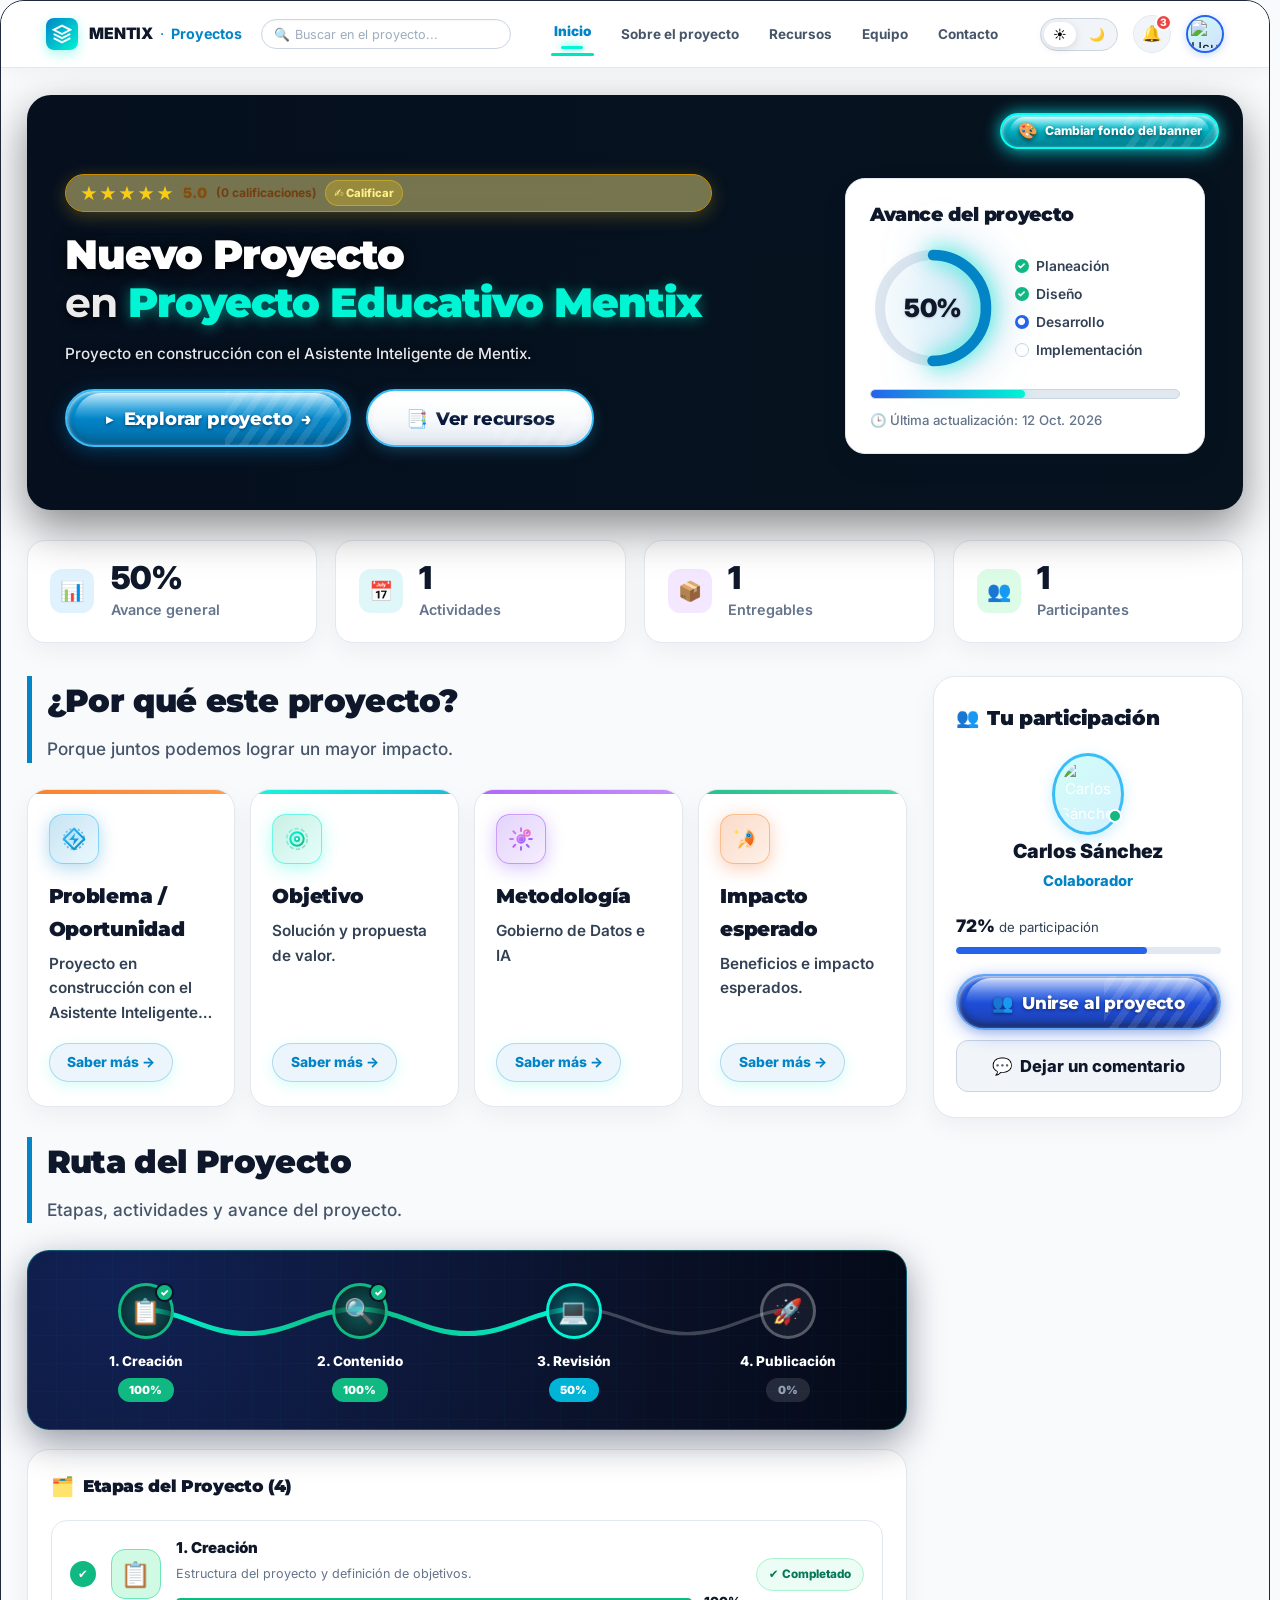
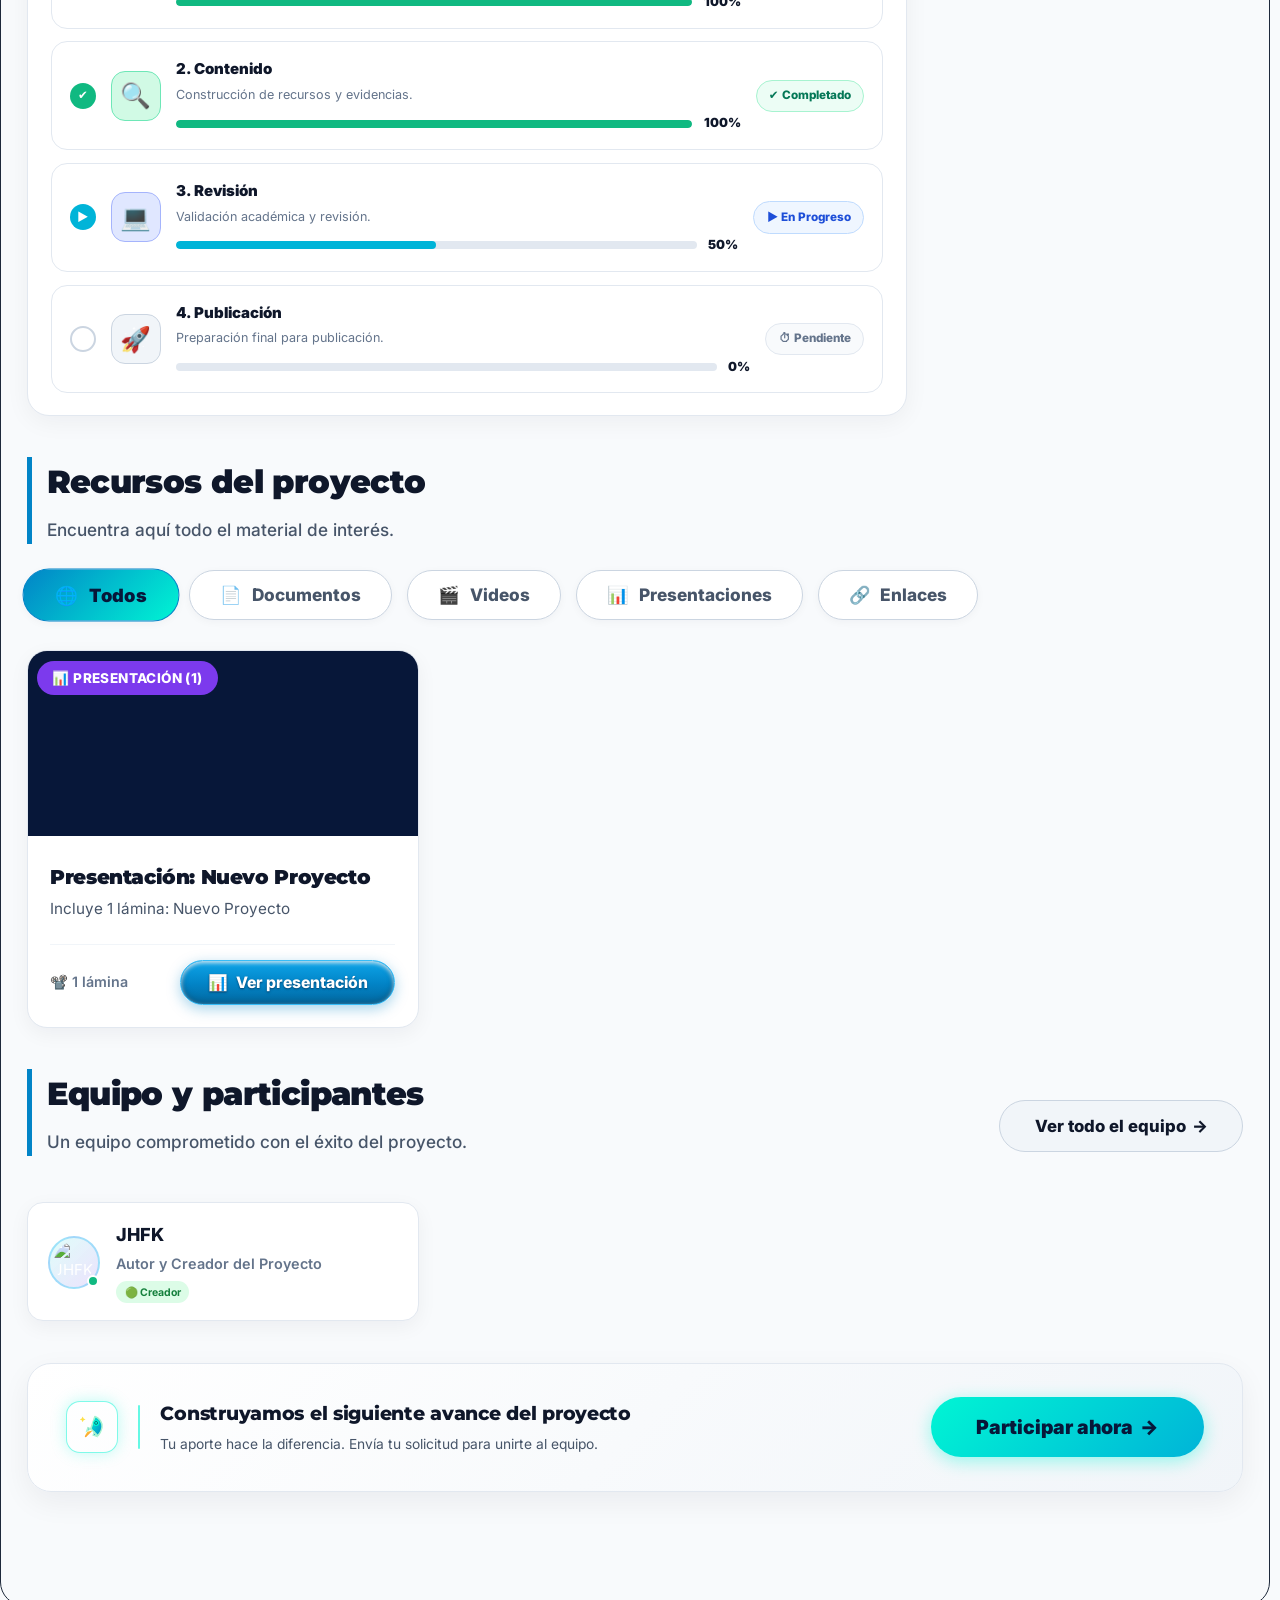
==== commit 7562c273: "v151: presentaciones copiadas 1:1 sin formato Mentix + visibilidad global de proyectos autorizados p" ====
--- a/proyecto-landing.html
+++ b/proyecto-landing.html
@@ -741,12 +741,19 @@
       const curIdx = Math.max(0, Math.min(slides.length - 1, index));
       const s = slides[curIdx];
       const sTitle = s.title || `Lámina ${curIdx + 1}`;
-      const sContent = s.content || s.text || p.description || '';
+      const sContent = s.content || s.text || '';
       const sSub = s.subtitle || (p.title ? `${p.title} · Mentix` : 'Mentix');
-      const sBg = s.bgImage || s.imageUrl || p.mainImage || '';
+      const sImg = s.media || s.imageUrl || s.bgImage || '';
+      const sBg = sImg || p.mainImage || '';
+      const isFaithfulSlide = Boolean(
+        s.isFullImage ||
+        s.isImported ||
+        s.layout === 'full' ||
+        (sImg && !s.content && (!Array.isArray(s.bullets) || s.bullets.length === 0))
+      );
 
       body.innerHTML = `
-        <div style="background:#071022; border:1px solid rgba(0,245,212,0.3); border-radius:18px; overflow:hidden; width:100%; max-width:960px; box-shadow:0 25px 60px rgba(0,0,0,0.8); margin:0 auto;">
+        <div style="background:#071022; border:1px solid rgba(0,245,212,0.3); border-radius:18px; overflow:hidden; width:100%; max-width:1180px; box-shadow:0 25px 60px rgba(0,0,0,0.8); margin:0 auto;">
           <div style="display:flex; justify-content:space-between; align-items:center; padding:1rem 1.5rem; background:rgba(15,23,42,0.95); border-bottom:1px solid rgba(255,255,255,0.1);">
             <div style="display:flex; align-items:center; gap:0.75rem;">
               <span style="font-size:1.1rem; font-weight:800; color:#ffffff;">📊 ${p.title || 'Presentación'}</span>
@@ -758,11 +765,17 @@
               <button type="button" onclick="closeLandingLightbox()" style="background:#ef4444; color:#fff; border:none; padding:0.4rem 0.8rem; border-radius:8px; cursor:pointer; font-weight:800; margin-left:0.5rem;">✕</button>
             </div>
           </div>
-          <div style="position:relative; min-height:420px; display:flex; flex-direction:column; justify-content:center; padding:3rem; ${sBg ? `background:linear-gradient(rgba(7,16,34,0.85), rgba(7,16,34,0.92)), url('${sBg}') center/cover;` : 'background:linear-gradient(135deg, #0d1a2d 0%, #071022 100%);'}">
-            <span style="color:#00f5d4; font-weight:800; text-transform:uppercase; letter-spacing:0.06em; font-size:0.85rem; margin-bottom:0.75rem; display:block;">${sSub}</span>
-            <h2 style="color:#ffffff; font-size:2rem; font-weight:900; margin:0 0 1.25rem; line-height:1.25;">${sTitle}</h2>
-            <div style="color:#cbd5e1; font-size:1.05rem; line-height:1.7; max-width:800px; white-space:pre-line;">${sContent}</div>
-          </div>
+          ${isFaithfulSlide ? `
+            <div style="min-height:520px; background:#e2e8f0; display:flex; align-items:center; justify-content:center; padding:0.75rem;">
+              <img src="${sImg}" alt="Diapositiva ${curIdx + 1}" style="max-width:100%; max-height:78vh; width:auto; height:auto; object-fit:contain; display:block; margin:0 auto; background:#ffffff; box-shadow:0 8px 30px rgba(0,0,0,0.25);" />
+            </div>
+          ` : `
+            <div style="position:relative; min-height:420px; display:flex; flex-direction:column; justify-content:center; padding:3rem; ${sBg ? `background:linear-gradient(rgba(7,16,34,0.85), rgba(7,16,34,0.92)), url('${sBg}') center/cover;` : 'background:linear-gradient(135deg, #0d1a2d 0%, #071022 100%);'}">
+              <span style="color:#00f5d4; font-weight:800; text-transform:uppercase; letter-spacing:0.06em; font-size:0.85rem; margin-bottom:0.75rem; display:block;">${sSub}</span>
+              <h2 style="color:#ffffff; font-size:2rem; font-weight:900; margin:0 0 1.25rem; line-height:1.25;">${sTitle}</h2>
+              <div style="color:#cbd5e1; font-size:1.05rem; line-height:1.7; max-width:800px; white-space:pre-line;">${sContent || p.description || ''}</div>
+            </div>
+          `}
         </div>
       `;
       modal.classList.add('active');
--- a/css/project-landing.css
+++ b/css/project-landing.css
@@ -1796,7 +1796,7 @@
 
 .gdn-wizard-body {
   display: grid;
-  grid-template-columns: minmax(0, 1fr) 350px;
+  grid-template-columns: minmax(0, 1fr);
   gap: 1.75rem;
   padding: 1.75rem;
   align-items: start;
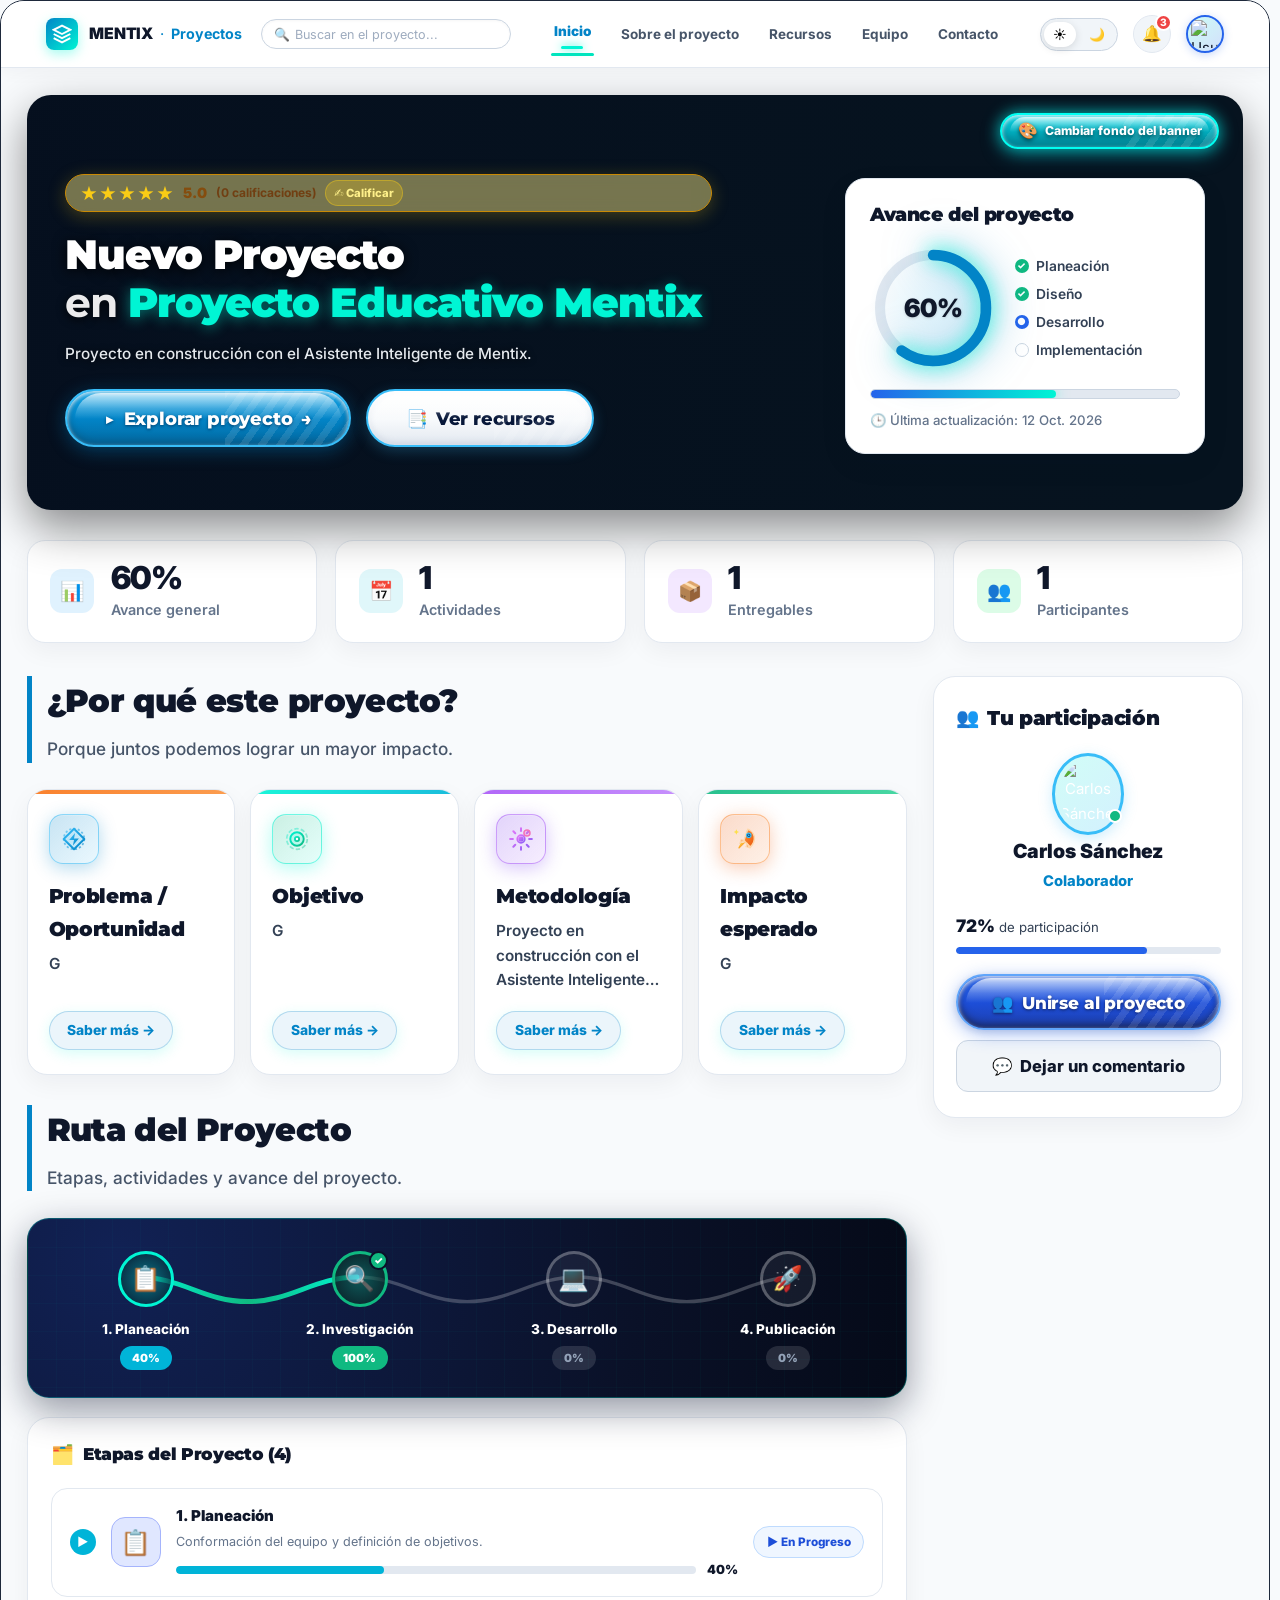
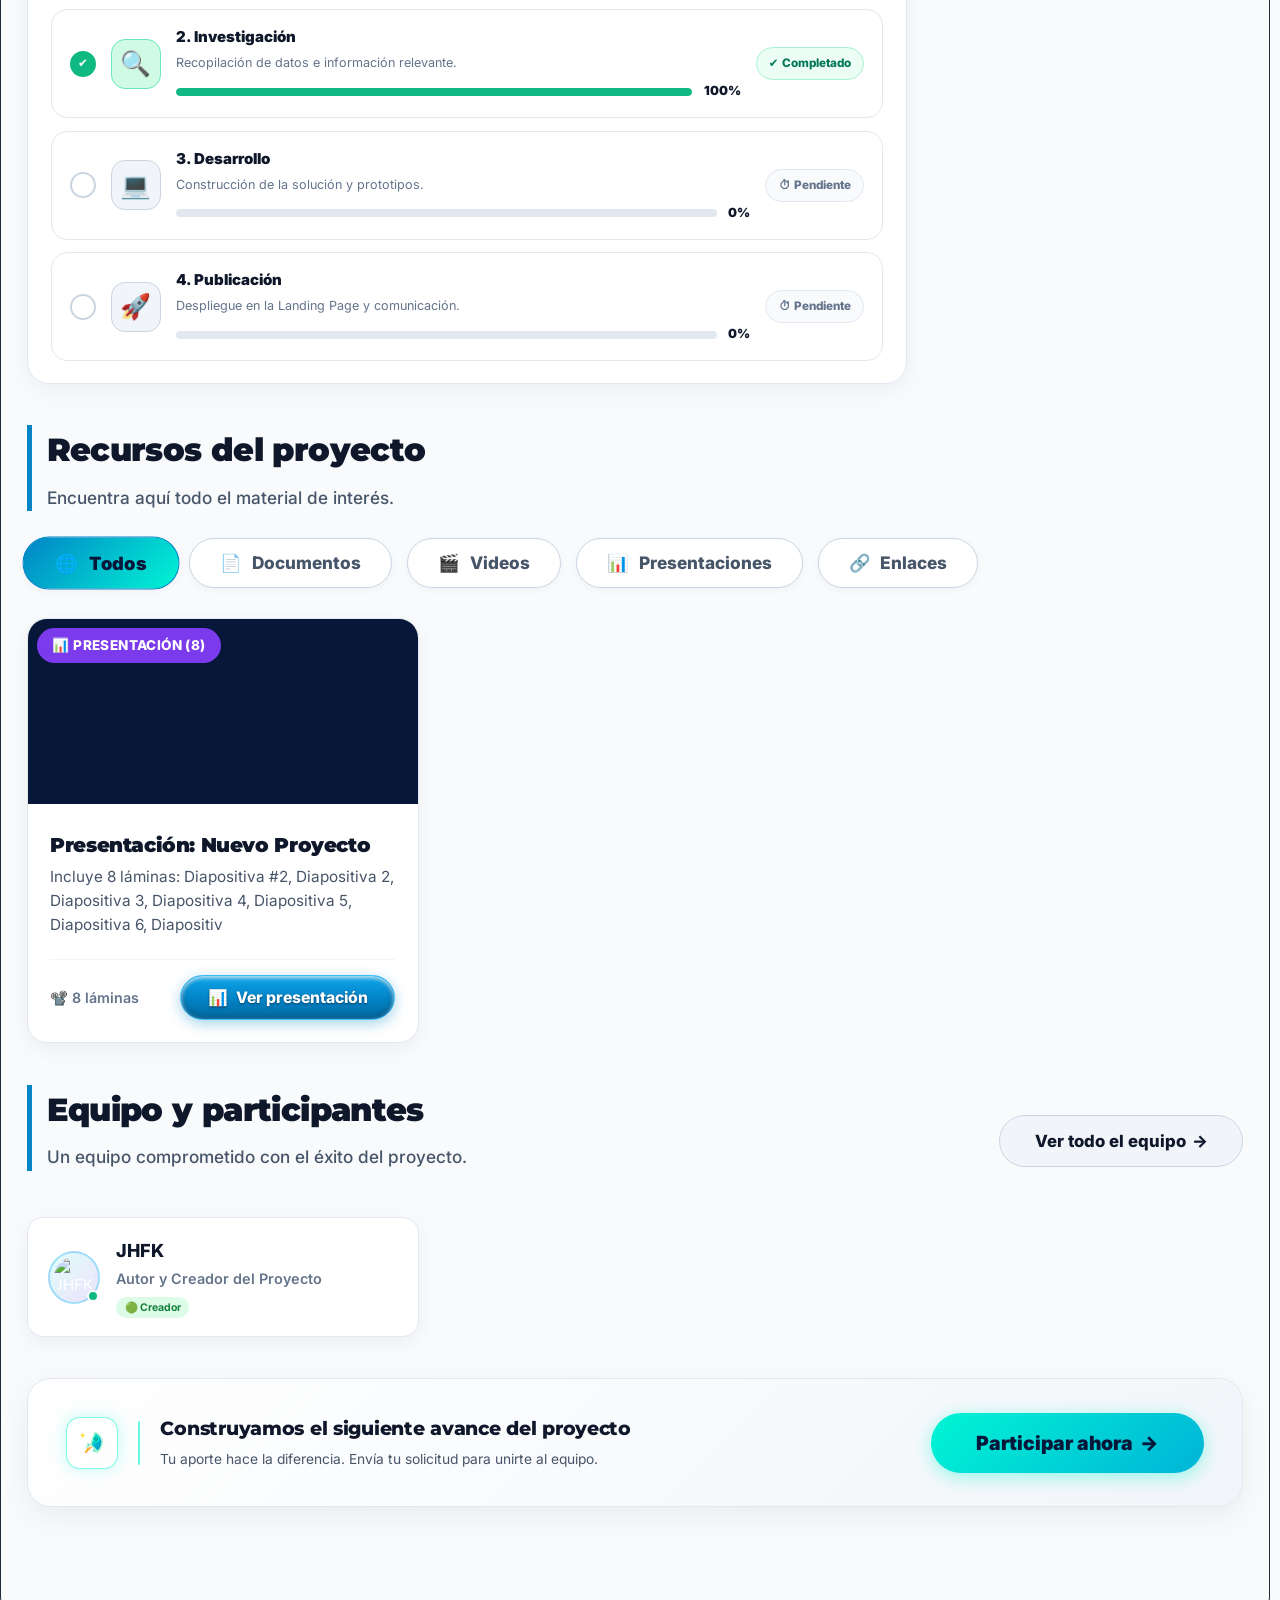
==== commit b87df3ce: "v153: soporte para multiples presentaciones en el proyecto + arreglo de imagen principal y miniatura" ====
--- a/proyecto-landing.html
+++ b/proyecto-landing.html
@@ -713,31 +713,52 @@
       modal.classList.add('active');
     }
 
-    function openLandingSlidesModal(index = 0) {
+    function openLandingSlidesModal(index = 0, deckIndex = 0) {
       const modal = document.getElementById('plp-standalone-lightbox');
       const body = document.getElementById('plp-standalone-lightbox-body');
       if (!modal || !body) return;
 
       const p = currentActiveProject || {};
       const gp = p.govdata || {};
-      const rawSlides = (Array.isArray(p.slides) && p.slides.length > 0) ? p.slides : (Array.isArray(gp.slides) ? gp.slides : []);
-      let slides = rawSlides.filter(s => {
+      const filterValid = (arr) => (Array.isArray(arr) ? arr : []).filter(s => {
         if (!s) return false;
         if (s.id === 's1' && String(s.title || '').includes('Arquitectura Gobernanza')) return false;
         return true;
       });
-
-      if (slides.length === 0) {
-        slides = [
-          {
-            id: 's_pres_main',
-            title: p.title || 'Presentación del Proyecto',
-            content: p.description || p.shortDescription || 'Información y objetivos clave del proyecto.',
-            subtitle: p.subtitle || 'Mentix Innovation'
-          }
-        ];
-      }
-
+      const rawPresArr = (Array.isArray(p.presentations) && p.presentations.length > 0)
+        ? p.presentations
+        : (Array.isArray(gp.presentations) ? gp.presentations : []);
+      let decks = rawPresArr
+        .map((dk, idx) => ({
+          id: dk?.id || ('pres_' + (idx + 1)),
+          title: dk?.title || `Presentación ${idx + 1}`,
+          slides: filterValid(dk?.slides)
+        }))
+        .filter(dk => dk.slides.length > 0);
+
+      if (decks.length === 0) {
+        const rawSlides = (Array.isArray(p.slides) && p.slides.length > 0) ? p.slides : (Array.isArray(gp.slides) ? gp.slides : []);
+        let slides = filterValid(rawSlides);
+        if (slides.length === 0) {
+          slides = [
+            {
+              id: 's_pres_main',
+              title: p.title || 'Presentación del Proyecto',
+              content: p.description || p.shortDescription || 'Información y objetivos clave del proyecto.',
+              subtitle: p.subtitle || 'Mentix Innovation'
+            }
+          ];
+        }
+        decks = [{
+          id: 'pres_1',
+          title: p.title || 'Presentación',
+          slides
+        }];
+      }
+
+      const curDeckIdx = Math.max(0, Math.min(decks.length - 1, Number(deckIndex) || 0));
+      const activeDeck = decks[curDeckIdx];
+      const slides = activeDeck.slides;
       const curIdx = Math.max(0, Math.min(slides.length - 1, index));
       const s = slides[curIdx];
       const sTitle = s.title || `Lámina ${curIdx + 1}`;
@@ -752,16 +773,27 @@
         (sImg && !s.content && (!Array.isArray(s.bullets) || s.bullets.length === 0))
       );
 
+      const decksTabsHtml = decks.length > 1
+        ? `<div style="display:flex; align-items:center; gap:0.4rem; flex-wrap:wrap;">
+            ${decks.map((dk, dIdx) => `
+              <button type="button" onclick="openLandingSlidesModal(0, ${dIdx})" style="cursor:pointer; padding:0.25rem 0.65rem; border-radius:999px; font-size:0.76rem; font-weight:800; border:1.5px solid ${dIdx === curDeckIdx ? '#00f5d4' : 'rgba(255,255,255,0.2)'}; background:${dIdx === curDeckIdx ? 'rgba(0,245,212,0.18)' : 'rgba(30,41,59,0.85)'}; color:${dIdx === curDeckIdx ? '#00f5d4' : '#cbd5e1'};">
+                📊 ${dk.title || `Presentación ${dIdx + 1}`} (${dk.slides.length})
+              </button>
+            `).join('')}
+          </div>`
+        : '';
+
       body.innerHTML = `
         <div style="background:#071022; border:1px solid rgba(0,245,212,0.3); border-radius:18px; overflow:hidden; width:100%; max-width:1180px; box-shadow:0 25px 60px rgba(0,0,0,0.8); margin:0 auto;">
-          <div style="display:flex; justify-content:space-between; align-items:center; padding:1rem 1.5rem; background:rgba(15,23,42,0.95); border-bottom:1px solid rgba(255,255,255,0.1);">
-            <div style="display:flex; align-items:center; gap:0.75rem;">
-              <span style="font-size:1.1rem; font-weight:800; color:#ffffff;">📊 ${p.title || 'Presentación'}</span>
+          <div style="display:flex; justify-content:space-between; align-items:center; flex-wrap:wrap; gap:0.5rem; padding:1rem 1.5rem; background:rgba(15,23,42,0.95); border-bottom:1px solid rgba(255,255,255,0.1);">
+            <div style="display:flex; align-items:center; gap:0.75rem; flex-wrap:wrap;">
+              <span style="font-size:1.1rem; font-weight:800; color:#ffffff;">📊 ${activeDeck.title || p.title || 'Presentación'}</span>
               <span style="background:rgba(0,245,212,0.15); color:#00f5d4; font-size:0.8rem; font-weight:800; padding:0.2rem 0.6rem; border-radius:999px;">Lámina ${curIdx + 1} de ${slides.length}</span>
+              ${decksTabsHtml}
             </div>
             <div style="display:flex; align-items:center; gap:0.5rem;">
-              <button type="button" onclick="openLandingSlidesModal(${Math.max(0, curIdx - 1)})" ${curIdx === 0 ? 'disabled style="opacity:0.4; cursor:not-allowed; background:#1e293b; color:#fff; border:none; padding:0.4rem 0.8rem; border-radius:8px;"' : 'style="cursor:pointer; background:#1e293b; color:#fff; border:none; padding:0.4rem 0.8rem; border-radius:8px; font-weight:800;"'}>◀ Anterior</button>
-              <button type="button" onclick="openLandingSlidesModal(${Math.min(slides.length - 1, curIdx + 1)})" ${curIdx === slides.length - 1 ? 'disabled style="opacity:0.4; cursor:not-allowed; background:#1e293b; color:#fff; border:none; padding:0.4rem 0.8rem; border-radius:8px;"' : 'style="cursor:pointer; background:#0284c7; color:#fff; border:none; padding:0.4rem 0.8rem; border-radius:8px; font-weight:800;"'}>Siguiente ▶</button>
+              <button type="button" onclick="openLandingSlidesModal(${Math.max(0, curIdx - 1)}, ${curDeckIdx})" ${curIdx === 0 ? 'disabled style="opacity:0.4; cursor:not-allowed; background:#1e293b; color:#fff; border:none; padding:0.4rem 0.8rem; border-radius:8px;"' : 'style="cursor:pointer; background:#1e293b; color:#fff; border:none; padding:0.4rem 0.8rem; border-radius:8px; font-weight:800;"'}>◀ Anterior</button>
+              <button type="button" onclick="openLandingSlidesModal(${Math.min(slides.length - 1, curIdx + 1)}, ${curDeckIdx})" ${curIdx === slides.length - 1 ? 'disabled style="opacity:0.4; cursor:not-allowed; background:#1e293b; color:#fff; border:none; padding:0.4rem 0.8rem; border-radius:8px;"' : 'style="cursor:pointer; background:#0284c7; color:#fff; border:none; padding:0.4rem 0.8rem; border-radius:8px; font-weight:800;"'}>Siguiente ▶</button>
               <button type="button" onclick="closeLandingLightbox()" style="background:#ef4444; color:#fff; border:none; padding:0.4rem 0.8rem; border-radius:8px; cursor:pointer; font-weight:800; margin-left:0.5rem;">✕</button>
             </div>
           </div>
@@ -1883,11 +1915,12 @@
         const rawSlides = (Array.isArray(activeProject.slides) && activeProject.slides.length > 0)
           ? activeProject.slides
           : (Array.isArray(gp.slides) ? gp.slides : []);
-        const userSlides = rawSlides.filter(s => {
+        const filterValidSlides = (arr) => (Array.isArray(arr) ? arr : []).filter(s => {
           if (!s) return false;
           if (s.id === 's1' && String(s.title || '').includes('Arquitectura Gobernanza')) return false;
           return true;
         });
+        const userSlides = filterValidSlides(rawSlides);
 
         const isPresProject = (activeProject.projectType === 'presentation' || activeProject.type === 'presentation' || activeProject.isPresentation || activeProject.category === 'presentacion');
         if (userSlides.length === 0 && isPresProject) {
@@ -1900,19 +1933,43 @@
           });
         }
 
-        if (userSlides.length > 0) {
+        const rawPresArr = (Array.isArray(activeProject.presentations) && activeProject.presentations.length > 0)
+          ? activeProject.presentations
+          : (Array.isArray(gp.presentations) ? gp.presentations : []);
+        let projectPresentations = rawPresArr
+          .map((dk, idx) => ({
+            id: dk?.id || ('pres_' + (idx + 1)),
+            title: dk?.title || (activeProject.title ? `Presentación ${idx + 1}: ${activeProject.title}` : `Presentación ${idx + 1}`),
+            slides: filterValidSlides(dk?.slides)
+          }))
+          .filter(dk => dk.slides.length > 0);
+
+        if (projectPresentations.length === 0 && userSlides.length > 0) {
+          projectPresentations = [{
+            id: 'pres_1',
+            title: activeProject.title ? `Presentación: ${activeProject.title}` : (userSlides[0]?.title || 'Presentación Interactiva'),
+            slides: userSlides
+          }];
+        }
+
+        projectPresentations.forEach((deck, deckIdx) => {
+          const deckSlides = deck.slides || [];
+          if (deckSlides.length === 0) return;
           totalCards++;
-          const sTitle = activeProject.title ? `Presentación: ${activeProject.title}` : (userSlides[0]?.title || 'Presentación Interactiva');
+          const sTitle = deck.title || (activeProject.title ? `Presentación ${deckIdx + 1}: ${activeProject.title}` : `Presentación ${deckIdx + 1}`);
           const customPresCover = activeProject.presentationCoverUrl || gp.presentationCoverUrl || '';
-          const sThumb = customPresCover || userSlides[0]?.bgImage || userSlides[0]?.media || userSlides[0]?.imageUrl || mainCover || '';
-          const slideNames = userSlides.map((s, i) => s.title || `Lámina ${i + 1}`).join(', ');
-          const sDesc = `Incluye ${userSlides.length} ${userSlides.length === 1 ? 'lámina' : 'láminas'}: ${slideNames}`.slice(0, 120);
+          const sThumb = (deckIdx === 0 && customPresCover) || deckSlides[0]?.bgImage || deckSlides[0]?.media || deckSlides[0]?.imageUrl || mainCover || '';
+          const slideNames = deckSlides.map((s, i) => s.title || `Lámina ${i + 1}`).join(', ');
+          const sDesc = `Incluye ${deckSlides.length} ${deckSlides.length === 1 ? 'lámina' : 'láminas'}: ${slideNames}`.slice(0, 120);
           const sSearch = (sTitle + ' ' + slideNames + ' presentacion diapositivas mentix').toLowerCase();
+          const tagLabel = projectPresentations.length > 1
+            ? `📊 Presentación ${deckIdx + 1} (${deckSlides.length})`
+            : `📊 Presentación (${deckSlides.length})`;
 
           cardsHtml += `
             <article class="inno-resource-card" data-category="pres" data-search="${sSearch}">
-              <div class="inno-card-thumb-wrap" style="${sThumb ? `background-image:url('${sThumb}'); background-size:cover; background-position:center;` : 'background:linear-gradient(135deg, #4c1d95 0%, #091e2d 100%);'} cursor:pointer;" onclick="openLandingSlidesModal(0)">
-                <span class="inno-card-tag" style="background:#7c3aed;">📊 Presentación (${userSlides.length})</span>
+              <div class="inno-card-thumb-wrap" style="${sThumb ? `background-image:url('${sThumb}'); background-size:cover; background-position:center;` : 'background:linear-gradient(135deg, #4c1d95 0%, #091e2d 100%);'} cursor:pointer;" onclick="openLandingSlidesModal(0, ${deckIdx})">
+                <span class="inno-card-tag" style="background:#7c3aed;">${tagLabel}</span>
               </div>
               <div class="inno-card-body">
                 <div>
@@ -1920,15 +1977,15 @@
                   <p class="inno-card-desc">${sDesc}</p>
                 </div>
                 <div class="inno-card-footer">
-                  <span>📽️ ${userSlides.length} ${userSlides.length === 1 ? 'lámina' : 'láminas'}</span>
-                  <button type="button" class="inno-card-action-btn inno-res-btn-action" onclick="openLandingSlidesModal(0)" title="Abrir presentación">
+                  <span>📽️ ${deckSlides.length} ${deckSlides.length === 1 ? 'lámina' : 'láminas'}</span>
+                  <button type="button" class="inno-card-action-btn inno-res-btn-action" onclick="openLandingSlidesModal(0, ${deckIdx})" title="Abrir presentación">
                     <span>📊</span> Ver presentación
                   </button>
                 </div>
               </div>
             </article>
           `;
-        }
+        });
 
         if (hasVideo) {
           totalCards++;
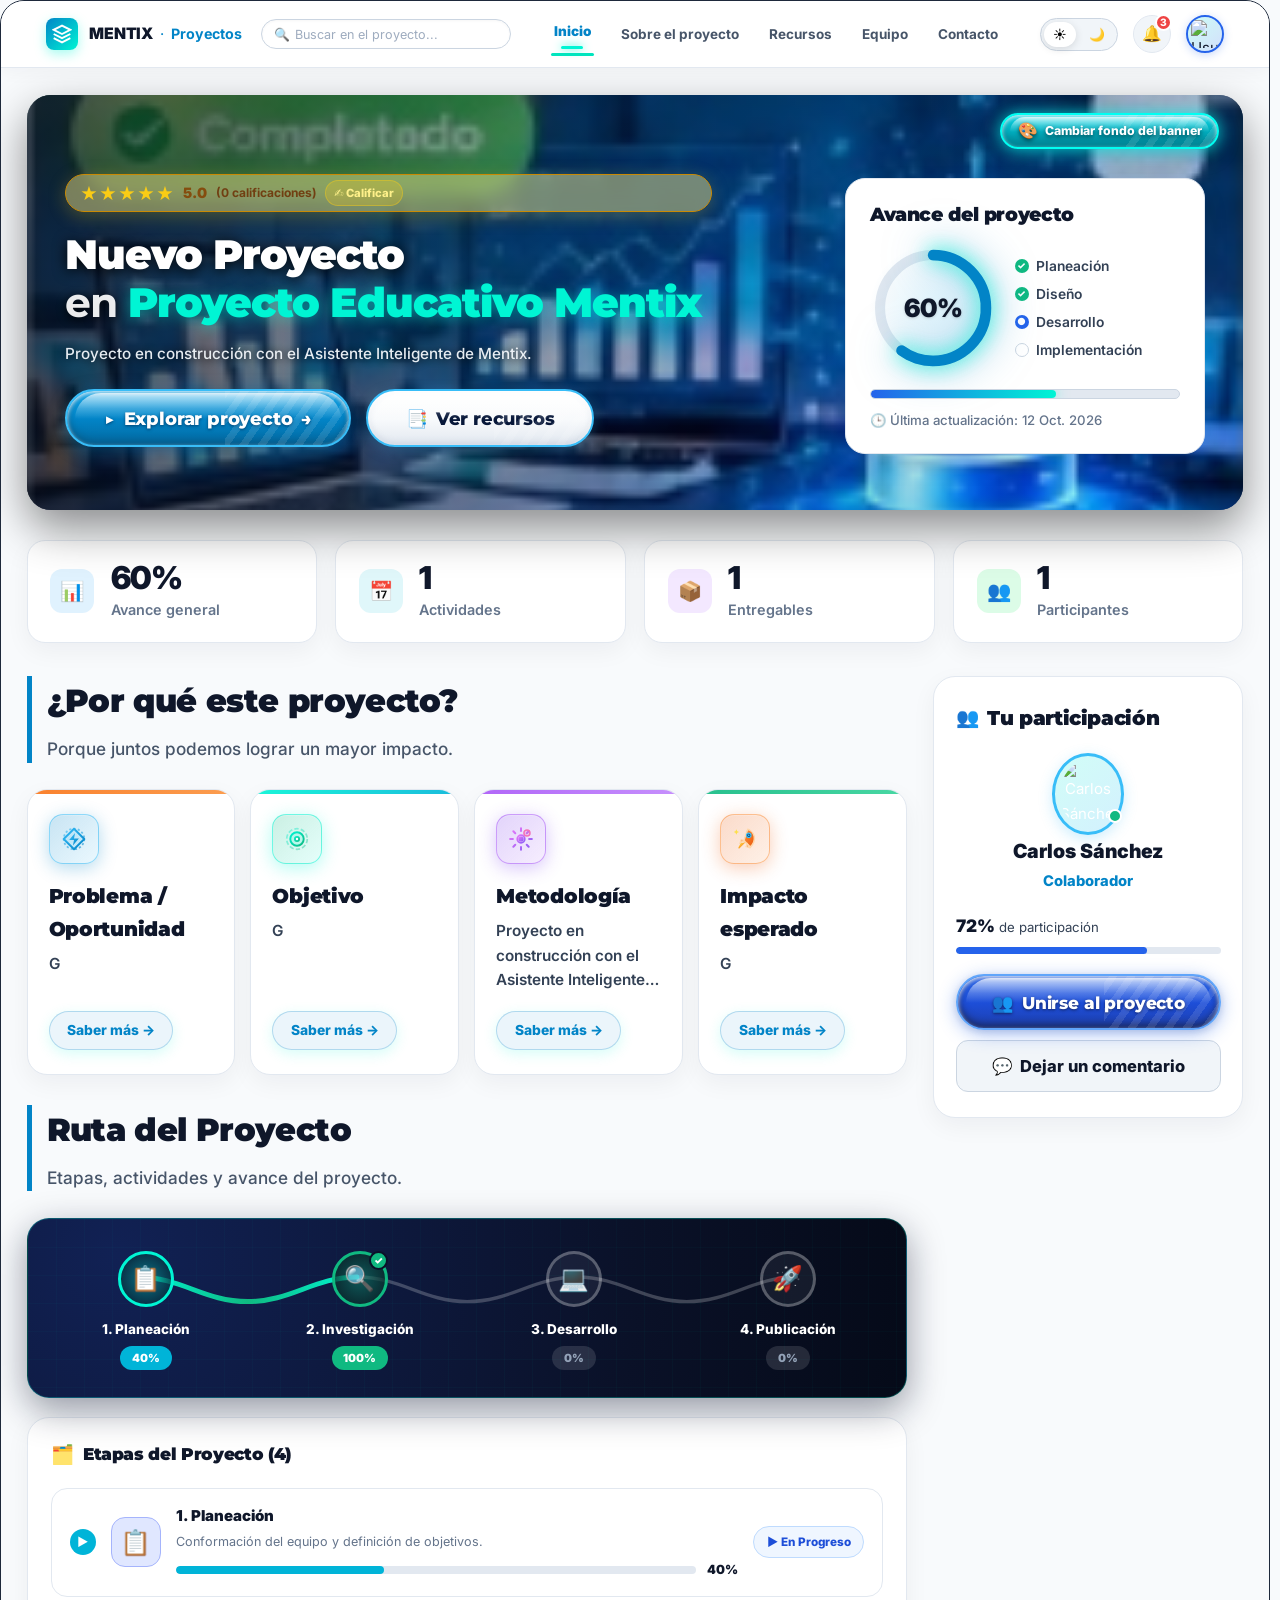
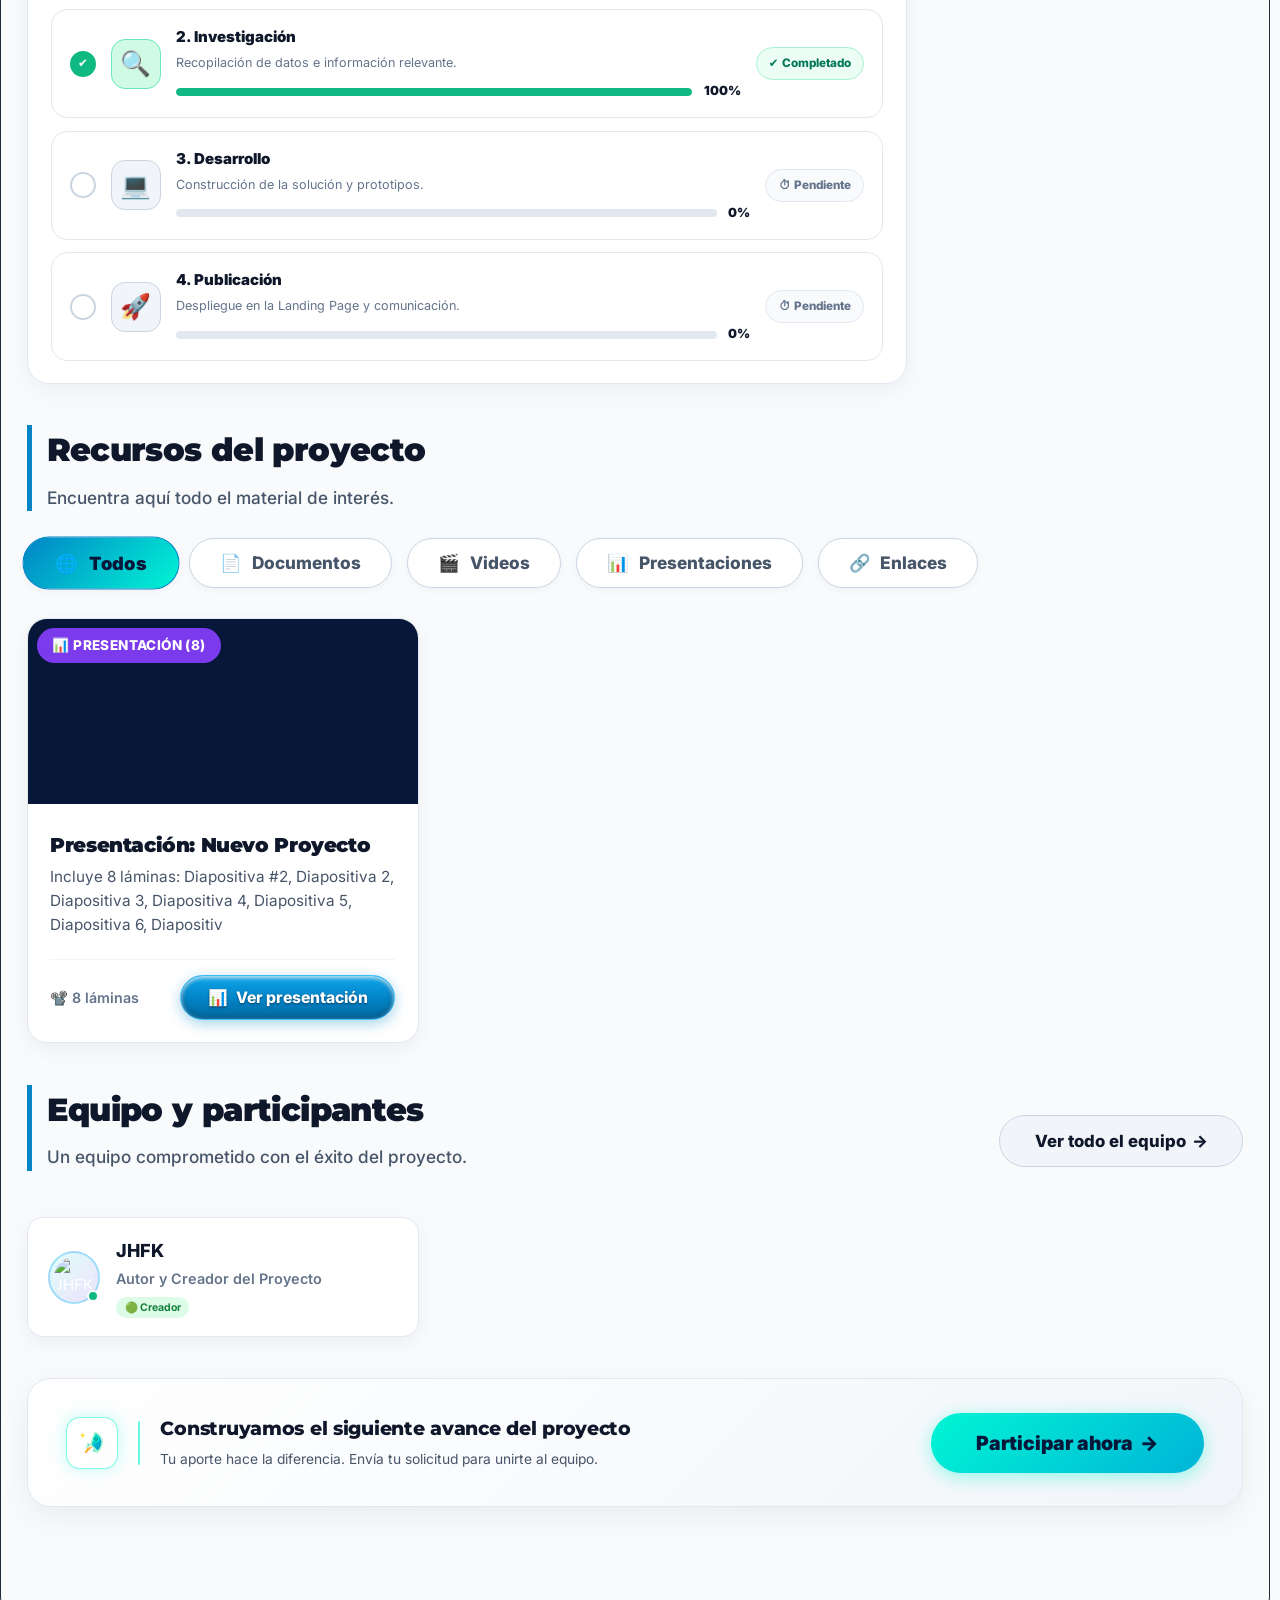
==== commit 14ce186c: "v154: unificar banner de tarjeta y landing page + admitir cualquier link sincronizado en portada y m" ====
--- a/proyecto-landing.html
+++ b/proyecto-landing.html
@@ -113,7 +113,9 @@
     <!-- ====================================================================
          2. HERO SECTION (MOCKUP EXACTO)
          ==================================================================== -->
-    <section class="inno-hero" id="inno-sec-hero" style="background-image: linear-gradient(to right, rgba(5, 14, 30, 0.78) 0%, rgba(5, 14, 30, 0.45) 45%, rgba(5, 14, 30, 0.10) 78%, transparent 100%), url('assets/projects_ui/disney_hero_banner.png') !important; background-size: cover !important; background-position: center !important; position: relative !important; padding-top: 4.8rem !important;">
+    <section class="inno-hero" id="inno-sec-hero" style="background-image: linear-gradient(to right, rgba(5, 14, 30, 0.72) 0%, rgba(5, 14, 30, 0.36) 44%, rgba(5, 14, 30, 0.08) 76%, transparent 100%), url('assets/projects_ui/card_data_gov.png') !important; background-size: cover !important; background-position: center !important; position: relative !important; padding-top: 4.8rem !important; overflow: hidden !important;">
+      <img id="inno-hero-bg-img-el" src="assets/projects_ui/card_data_gov.png" alt="" aria-hidden="true" onerror="this.onerror=null;this.src='assets/projects_ui/card_data_gov.png';" style="position:absolute; inset:0; width:100%; height:100%; object-fit:cover; object-position:center; z-index:0; pointer-events:none; display:block;" />
+      <div aria-hidden="true" style="position:absolute; inset:0; background:linear-gradient(to right, rgba(5, 14, 30, 0.72) 0%, rgba(5, 14, 30, 0.36) 44%, rgba(5, 14, 30, 0.08) 76%, transparent 100%); z-index:1; pointer-events:none;"></div>
       <!-- Botón interactivo para cambiar el fondo del banner en Pantalla Grande -->
       <button 
         type="button" 
@@ -1762,30 +1764,49 @@
         const valProp = activeProject.valueProposition || vp || {};
         const des = activeProject.designConfig || activeProject.govdata?.designConfig || {};
 
-        // Resolución inteligente del Banner del Proyecto
+        // Resolución inteligente del Banner del Proyecto (idéntico al banner de la tarjeta en Mis Proyectos)
+        const isGenericDef = (u) => {
+          const s = String(u || '').trim();
+          return !s || s.includes('photo-1451187580459-43490279c0fa') || s.includes('card_data_gov.png') || s.includes('card_ai_society.png') || s.includes('hero_banner.png');
+        };
         const savedBanner = activeProject.id ? localStorage.getItem('mentix_hero_banner_' + activeProject.id) : null;
-        let projectBanner = (savedBanner && savedBanner.trim()) ? savedBanner.trim() : null;
+        let projectBanner = (savedBanner && savedBanner.trim() && !isGenericDef(savedBanner)) ? savedBanner.trim() : null;
         if (!projectBanner) {
-          projectBanner = activeProject.heroBanner ||
-                          activeProject.banner ||
-                          activeProject.govdata?.heroBanner ||
-                          activeProject.govdata?.banner ||
-                          activeProject.designConfig?.bannerUrl ||
-                          activeProject.govdata?.designConfig?.bannerUrl ||
-                          activeProject.landingConfig?.heroBanner ||
-                          activeProject.coverImage ||
-                          activeProject.mainImage ||
-                          activeProject.image ||
-                          activeProject.thumbnailImage;
-        }
-
-        const pFullText = ((activeProject.title || '') + ' ' + (activeProject.description || '') + ' ' + (activeProject.subtitle || '')).toLowerCase();
-        if (projectBanner && typeof projectBanner === 'string' && projectBanner.includes('photo-1518709268805-4e9042af9f23')) {
-          projectBanner = 'assets/projects_ui/disney_hero_banner.png';
-        } else if (!projectBanner && pFullText.includes('disney')) {
-          projectBanner = 'assets/projects_ui/disney_hero_banner.png';
-        } else if (!projectBanner) {
-          projectBanner = 'assets/projects_ui/hero_banner.png';
+          const candidates = [
+            activeProject.mainImage,
+            activeProject.thumbnailImage,
+            activeProject.heroBanner,
+            activeProject.designConfig?.bannerUrl,
+            activeProject.landingConfig?.heroBanner,
+            activeProject.govdata?.mainImage,
+            activeProject.govdata?.thumbnailImage,
+            activeProject.govdata?.heroBanner,
+            activeProject.govdata?.designConfig?.bannerUrl,
+            activeProject.banner,
+            activeProject.coverImage,
+            activeProject.image,
+            (Array.isArray(activeProject.visualAssets) && activeProject.visualAssets[0] && activeProject.visualAssets[0].url) ? activeProject.visualAssets[0].url : ''
+          ];
+          projectBanner = candidates.find(u => typeof u === 'string' && !isGenericDef(u)) || null;
+        }
+        if (!projectBanner && savedBanner && savedBanner.trim()) {
+          projectBanner = savedBanner.trim();
+        }
+        if (projectBanner && typeof projectBanner === 'string') {
+          if (projectBanner.includes('photo-1518709268805-4e9042af9f23')) {
+            projectBanner = 'assets/projects_ui/disney_hero_banner.png';
+          } else if (projectBanner.includes('photo-1451187580459-43490279c0fa') || projectBanner === 'assets/projects_ui/hero_banner.png') {
+            projectBanner = 'assets/projects_ui/card_data_gov.png';
+          }
+        }
+        if (!projectBanner) {
+          if (activeProject.id === 'proj_ai_society' || activeProject.id === 'demo-ai-society') {
+            projectBanner = 'assets/projects_ui/card_ai_society.png';
+          } else if (activeProject.id === 'proj_open_data' || activeProject.id === 'demo-open-data') {
+            projectBanner = 'assets/projects_ui/card_open_data.png';
+          } else {
+            projectBanner = 'assets/projects_ui/card_data_gov.png';
+          }
         }
         des.bannerUrl = projectBanner;
 
@@ -1826,13 +1847,15 @@
 
         const heroSec = document.getElementById('inno-sec-hero');
         if (heroSec) {
-          const finalBanner = des.bannerUrl || 'assets/projects_ui/disney_hero_banner.png';
-          const finalGradient = contrast.bannerUrlGradient || 'linear-gradient(to right, rgba(5, 14, 30, 0.78) 0%, rgba(5, 14, 30, 0.45) 45%, rgba(5, 14, 30, 0.10) 78%, transparent 100%)';
-          heroSec.style.setProperty('background-image', `${finalGradient}, url('${finalBanner}')`, 'important');
+          const finalBanner = des.bannerUrl || 'assets/projects_ui/card_data_gov.png';
+          const finalGradient = contrast.bannerUrlGradient || 'linear-gradient(to right, rgba(5, 14, 30, 0.72) 0%, rgba(5, 14, 30, 0.36) 44%, rgba(5, 14, 30, 0.08) 76%, transparent 100%)';
+          heroSec.style.setProperty('background-image', `${finalGradient}, url("${finalBanner}")`, 'important');
           heroSec.style.setProperty('background-size', 'cover', 'important');
           heroSec.style.setProperty('background-position', 'center', 'important');
           heroSec.style.setProperty('background-repeat', 'no-repeat', 'important');
           heroSec.style.setProperty('background-color', '#06131f', 'important');
+          const heroBgImg = document.getElementById('inno-hero-bg-img-el');
+          if (heroBgImg) heroBgImg.src = finalBanner;
         }
 
         const heroEyebrow = document.getElementById('inno-hero-eyebrow');
--- a/css/project-landing.css
+++ b/css/project-landing.css
@@ -8176,9 +8176,9 @@
 .plp-wrapper[data-theme="light"] .inno-hero:not([style*="background-image"]),
 body[data-theme="light"] .inno-hero:not([style*="background-image"]),
 body.light-theme .inno-hero:not([style*="background-image"]) {
-  background: linear-gradient(135deg, #ffffff 0%, #f0fdfa 55%, #f8fafc 100%) !important;
-  border: 1.5px solid #ccfbf1 !important;
-  box-shadow: 0 12px 35px rgba(15, 23, 42, 0.06), 0 0 20px rgba(0, 245, 212, 0.08) !important;
+  background-color: #06131f !important;
+  border: 1.5px solid rgba(0, 245, 212, 0.28) !important;
+  box-shadow: 0 12px 35px rgba(15, 23, 42, 0.25), 0 0 20px rgba(0, 245, 212, 0.08) !important;
 }
 
 .inno-hero-title,
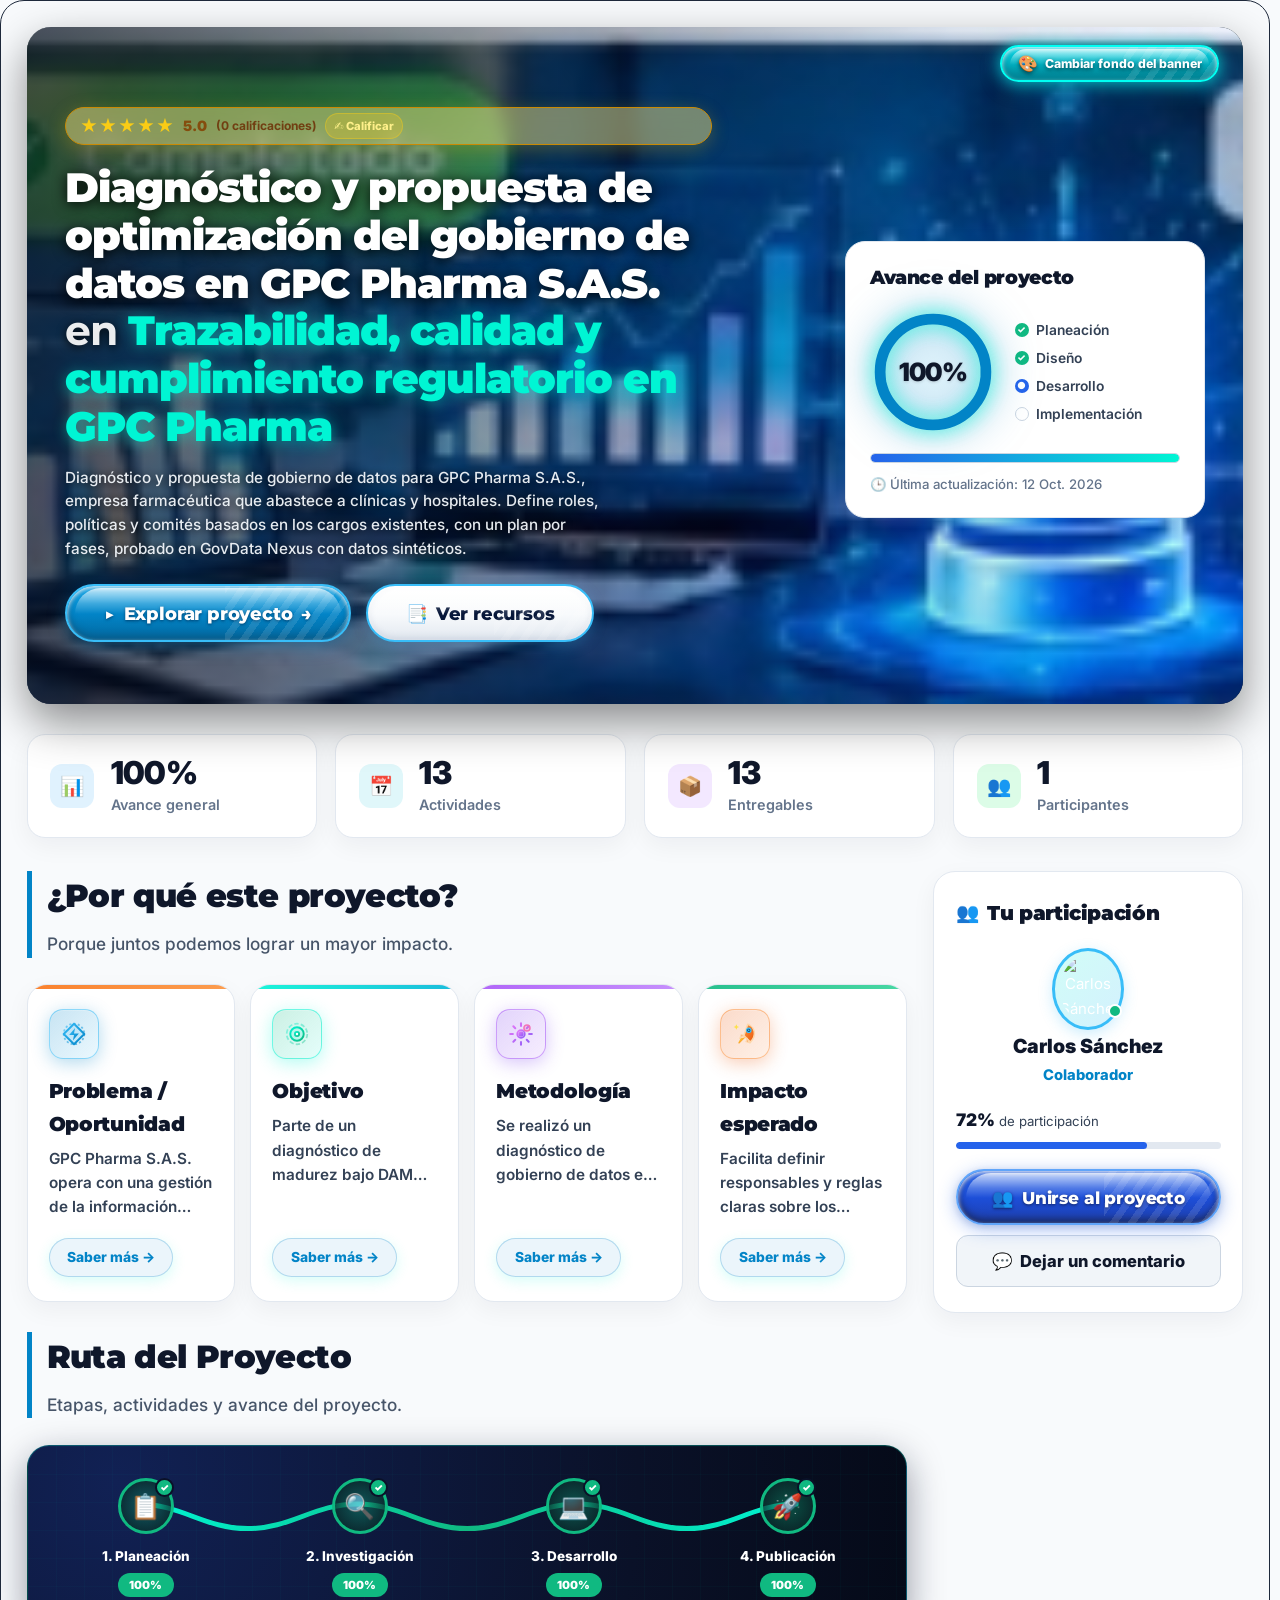
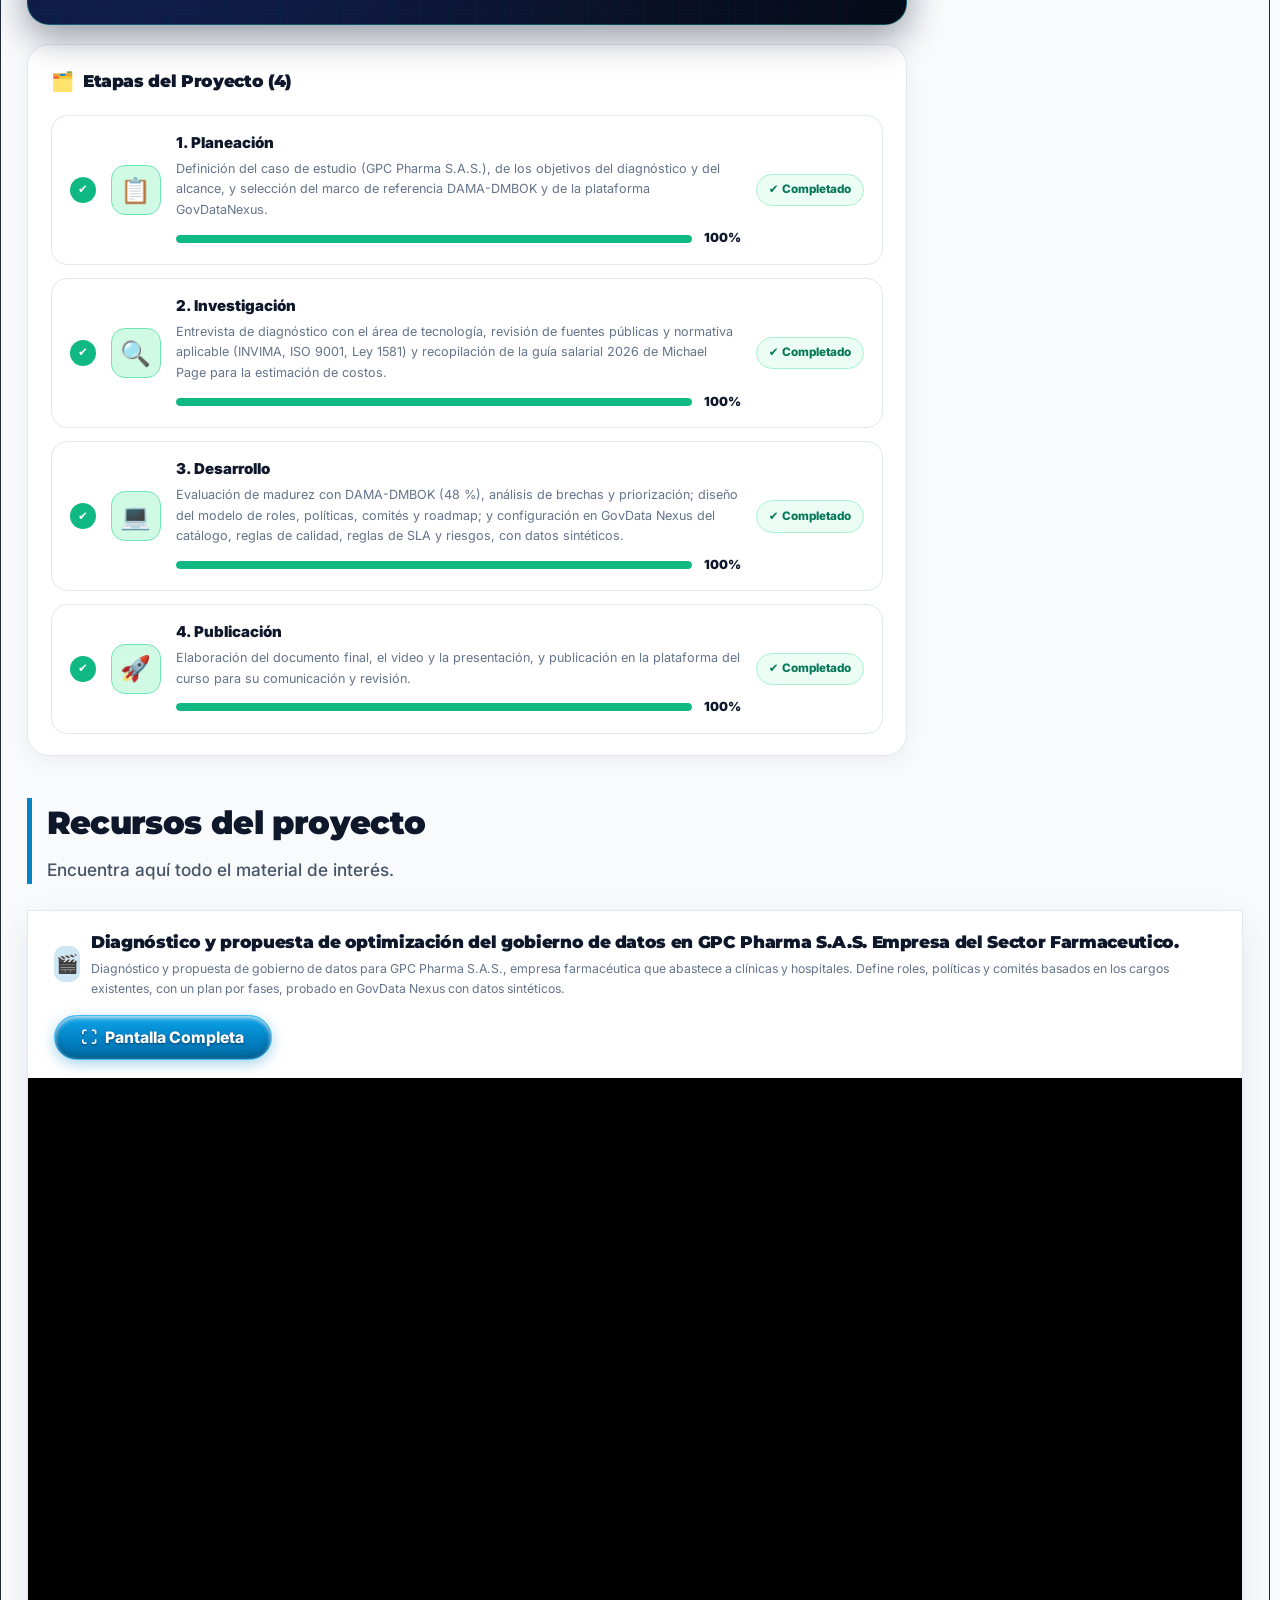
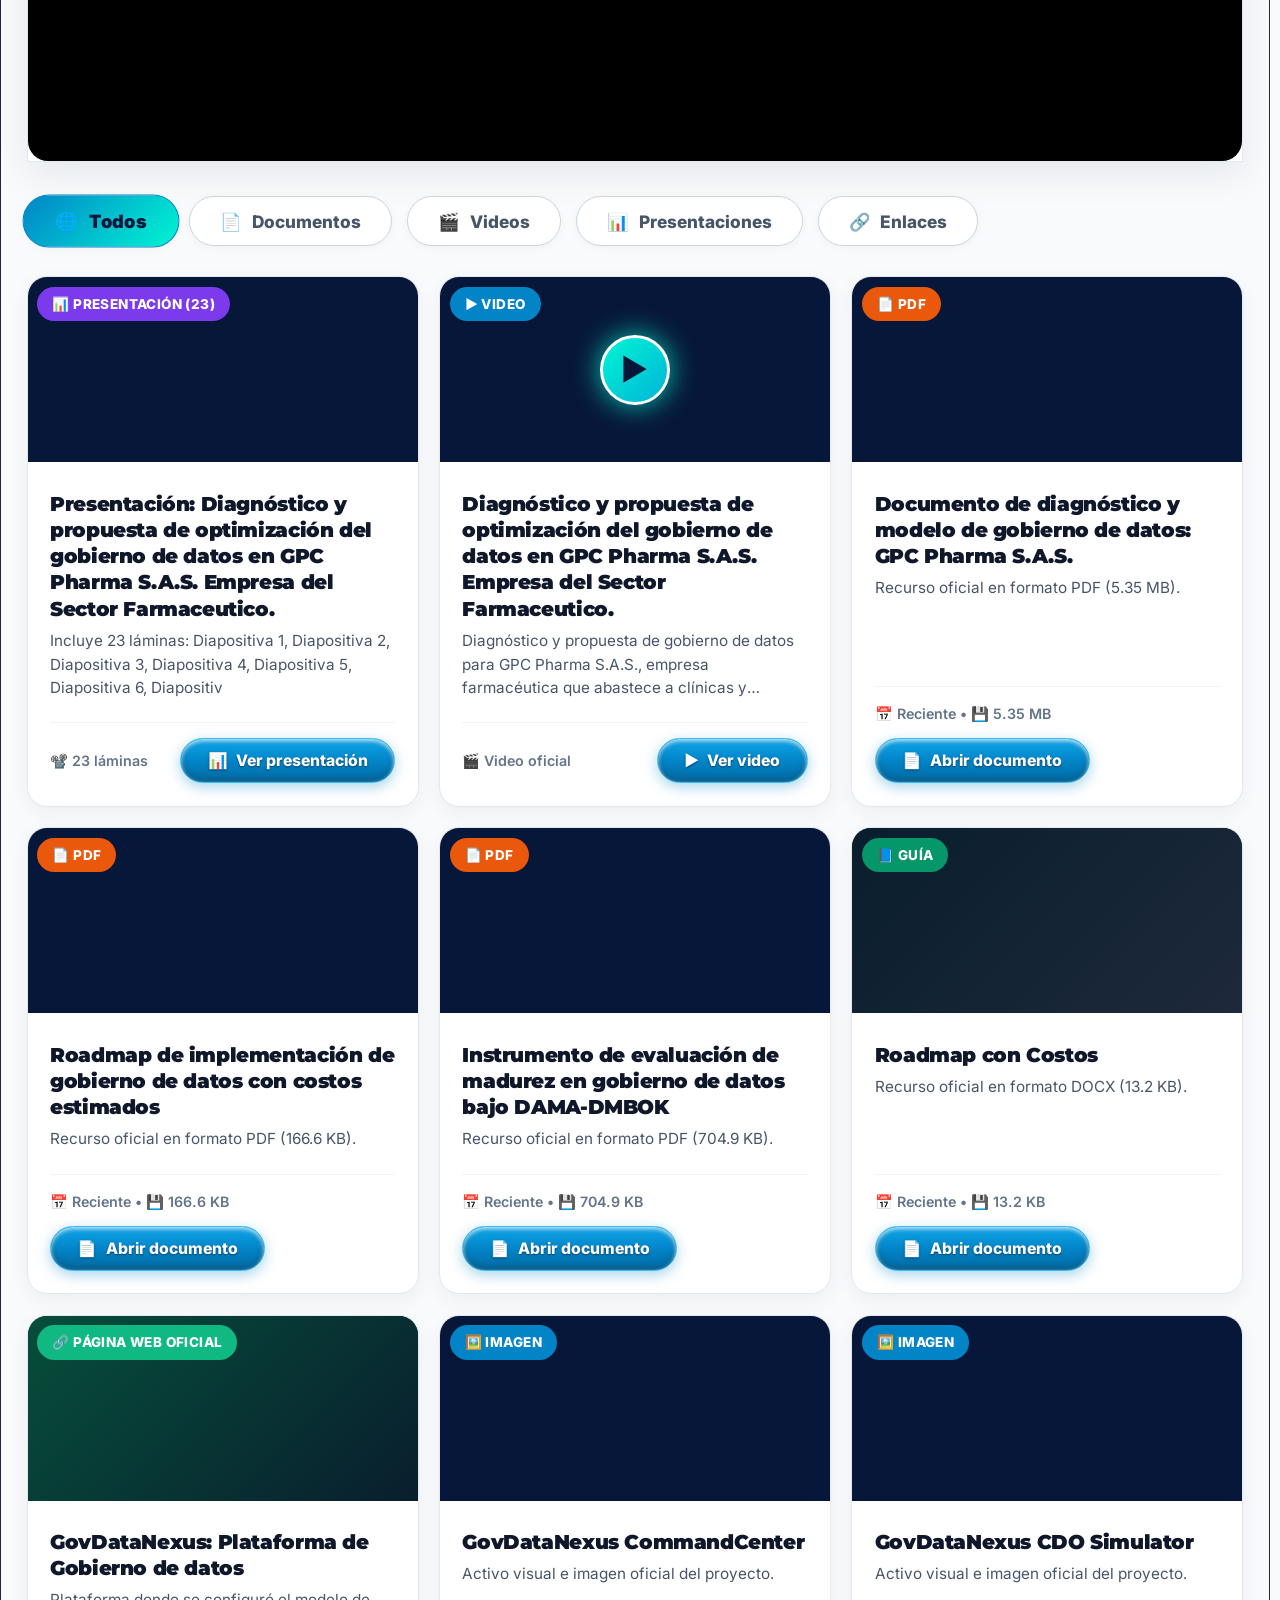
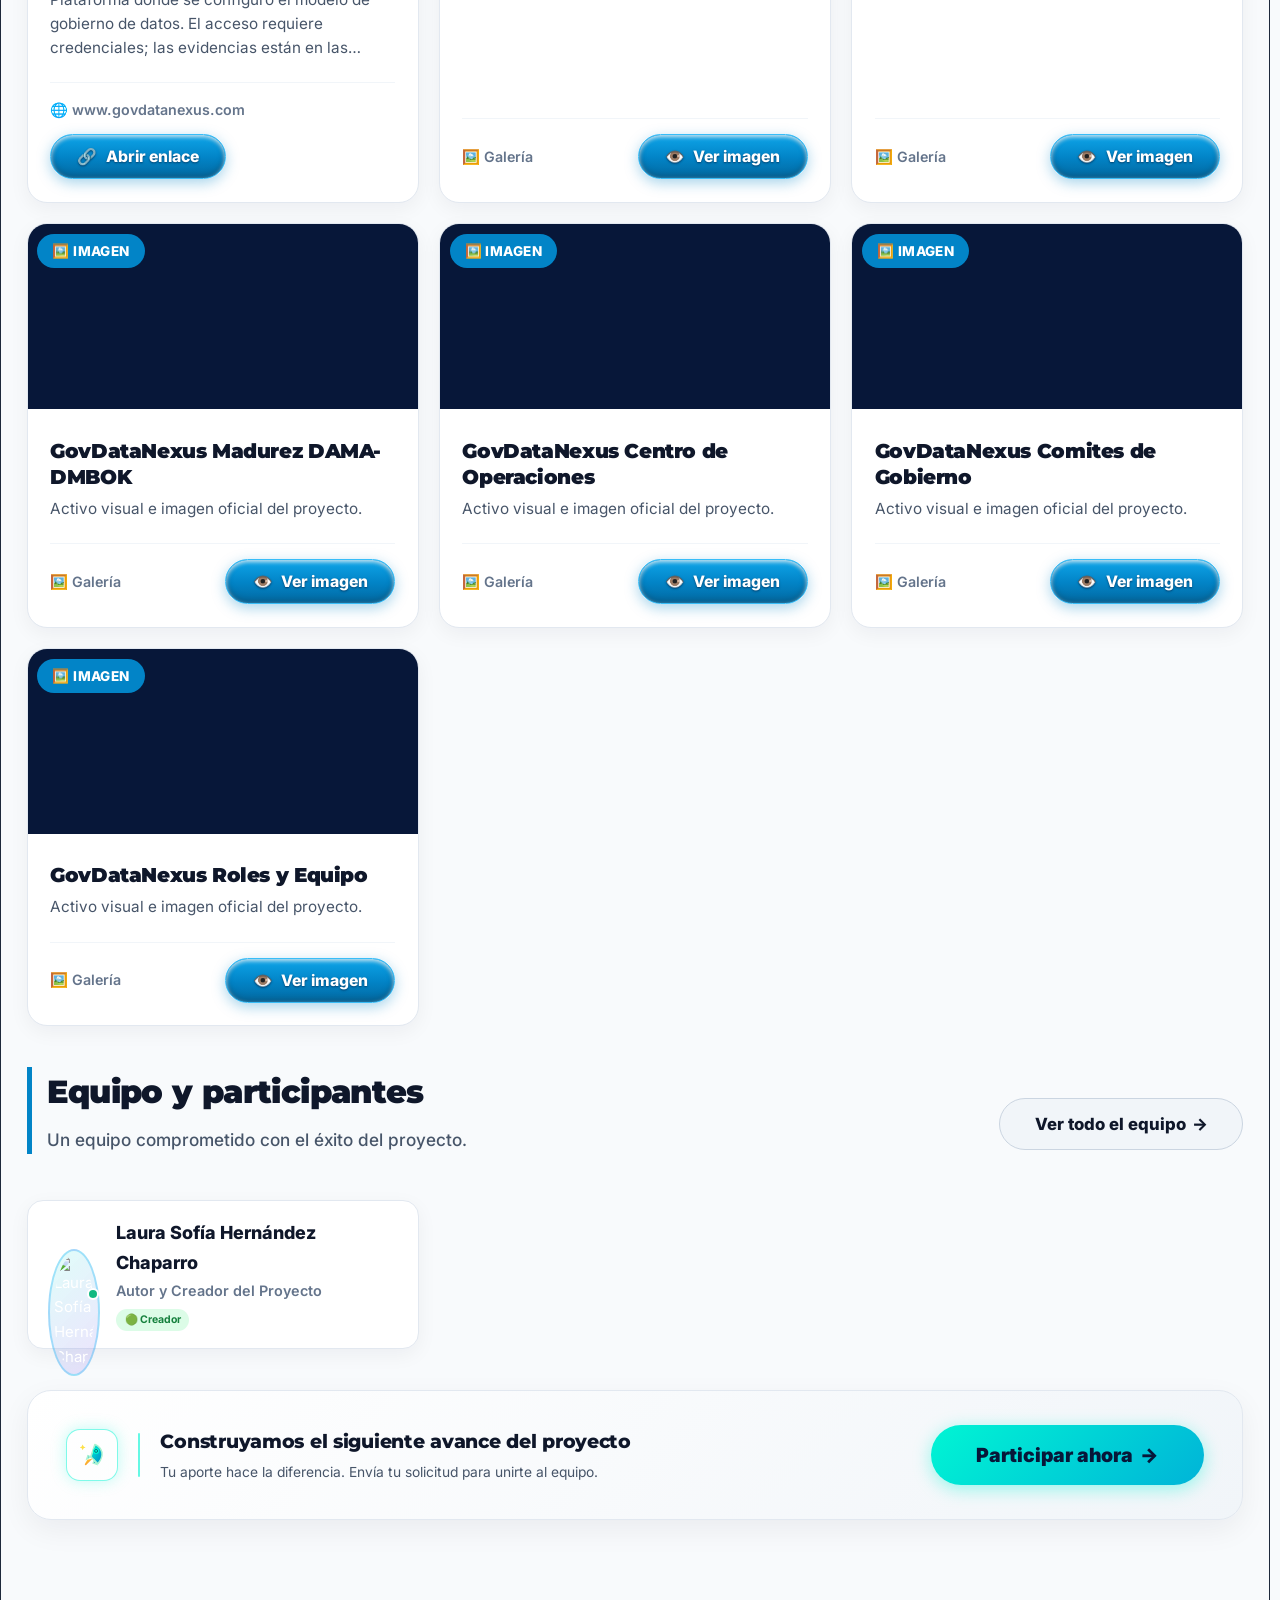
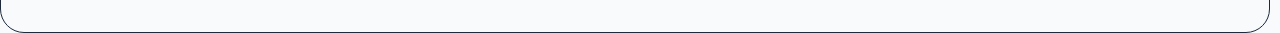
==== commit 76e2ceb0: "feat(projects): ocultar barra superior de landing page y permitir a admins editar individualmente po" ====
--- a/proyecto-landing.html
+++ b/proyecto-landing.html
@@ -52,9 +52,9 @@
   <div class="plp-wrapper" id="inno-app-root" data-theme="dark">
 
     <!-- ====================================================================
-         1. HEADER / NAVEGACIÓN (MOCKUP EXACTO)
+         1. HEADER / NAVEGACIÓN (Oculto según solicitud del usuario)
          ==================================================================== -->
-    <header class="inno-header" role="banner">
+    <header class="inno-header" role="banner" style="display: none !important;">
       <a href="#inno-sec-hero" class="inno-brand" style="text-decoration:none;">
         <div class="inno-logo-icon">
           <svg width="20" height="20" viewBox="0 0 24 24" fill="none" stroke="#ffffff" stroke-width="2.3">
@@ -2712,6 +2712,29 @@
       selectLandingBanner(inp.value.trim());
     }
 
+    function isCurrentUserAdminInStandalone() {
+      try {
+        if (localStorage.getItem('mentix_admin_override') === 'true') return true;
+        const uRaw = localStorage.getItem('te_reto_current_user') || localStorage.getItem('mentix_current_user');
+        if (uRaw) {
+          const u = JSON.parse(uRaw);
+          const role = String(u?.role || '').toLowerCase();
+          const name = String(u?.name || u?.username || '').toLowerCase();
+          if (role === 'admin' || role === 'administrador' || name.includes('melisa') || name.includes('admin')) return true;
+        }
+      } catch (e) {}
+      return false;
+    }
+
+    function handleStandaloneProjectAuthChange(data) {
+      if (!data || !data.projectId || !currentActiveProject) return;
+      if (String(currentActiveProject.id) !== String(data.projectId)) return;
+      const status = String(data.approvalStatus || '');
+      if (status !== 'approved' && !isCurrentUserAdminInStandalone()) {
+        window.location.href = 'index.html#projects';
+      }
+    }
+
     // Sincronización en vivo entre pestañas y ventanas locales
     window.addEventListener('storage', (ev) => {
       if (ev.key === 'mentix_project_banner_sync' && ev.newValue) {
@@ -2723,6 +2746,11 @@
             }
           }
         } catch (e) {}
+      } else if (ev.key === 'mentix_projects_auth_sync_ping' && ev.newValue) {
+        try {
+          const data = JSON.parse(ev.newValue);
+          handleStandaloneProjectAuthChange(data);
+        } catch (e) {}
       }
     });
 
@@ -2735,6 +2763,8 @@
           if (!msg.projId || !currentActiveProject || String(currentActiveProject.id) === String(msg.projId)) {
             updateLandingHeroBackground(msg.bannerUrl);
           }
+        } else if (msg.type === 'PROJECT_AUTH_CHANGED') {
+          handleStandaloneProjectAuthChange(msg);
         }
       };
     } catch (e) {}
@@ -2750,9 +2780,12 @@
         });
         mqttClient.on('connect', () => {
           mqttClient.subscribe('mentix/global/banners', { qos: 0 });
+          mqttClient.subscribe('mentix/global/banners_v2', { qos: 0 });
+          mqttClient.subscribe('mentix/global/projects_sync', { qos: 0 });
+          mqttClient.subscribe('mentix/global/project_auth/+', { qos: 0 });
         });
         mqttClient.on('message', (topic, payload) => {
-          if (topic === 'mentix/global/banners') {
+          if (topic === 'mentix/global/banners' || topic === 'mentix/global/banners_v2') {
             try {
               const data = JSON.parse(payload.toString());
               if (data && data.bannerUrl) {
@@ -2761,6 +2794,11 @@
                 }
               }
             } catch (err) {}
+          } else if (topic === 'mentix/global/projects_sync' || topic.startsWith('mentix/global/project_auth/')) {
+            try {
+              const data = JSON.parse(payload.toString());
+              handleStandaloneProjectAuthChange(data);
+            } catch (err) {}
           }
         });
       } catch (err) {
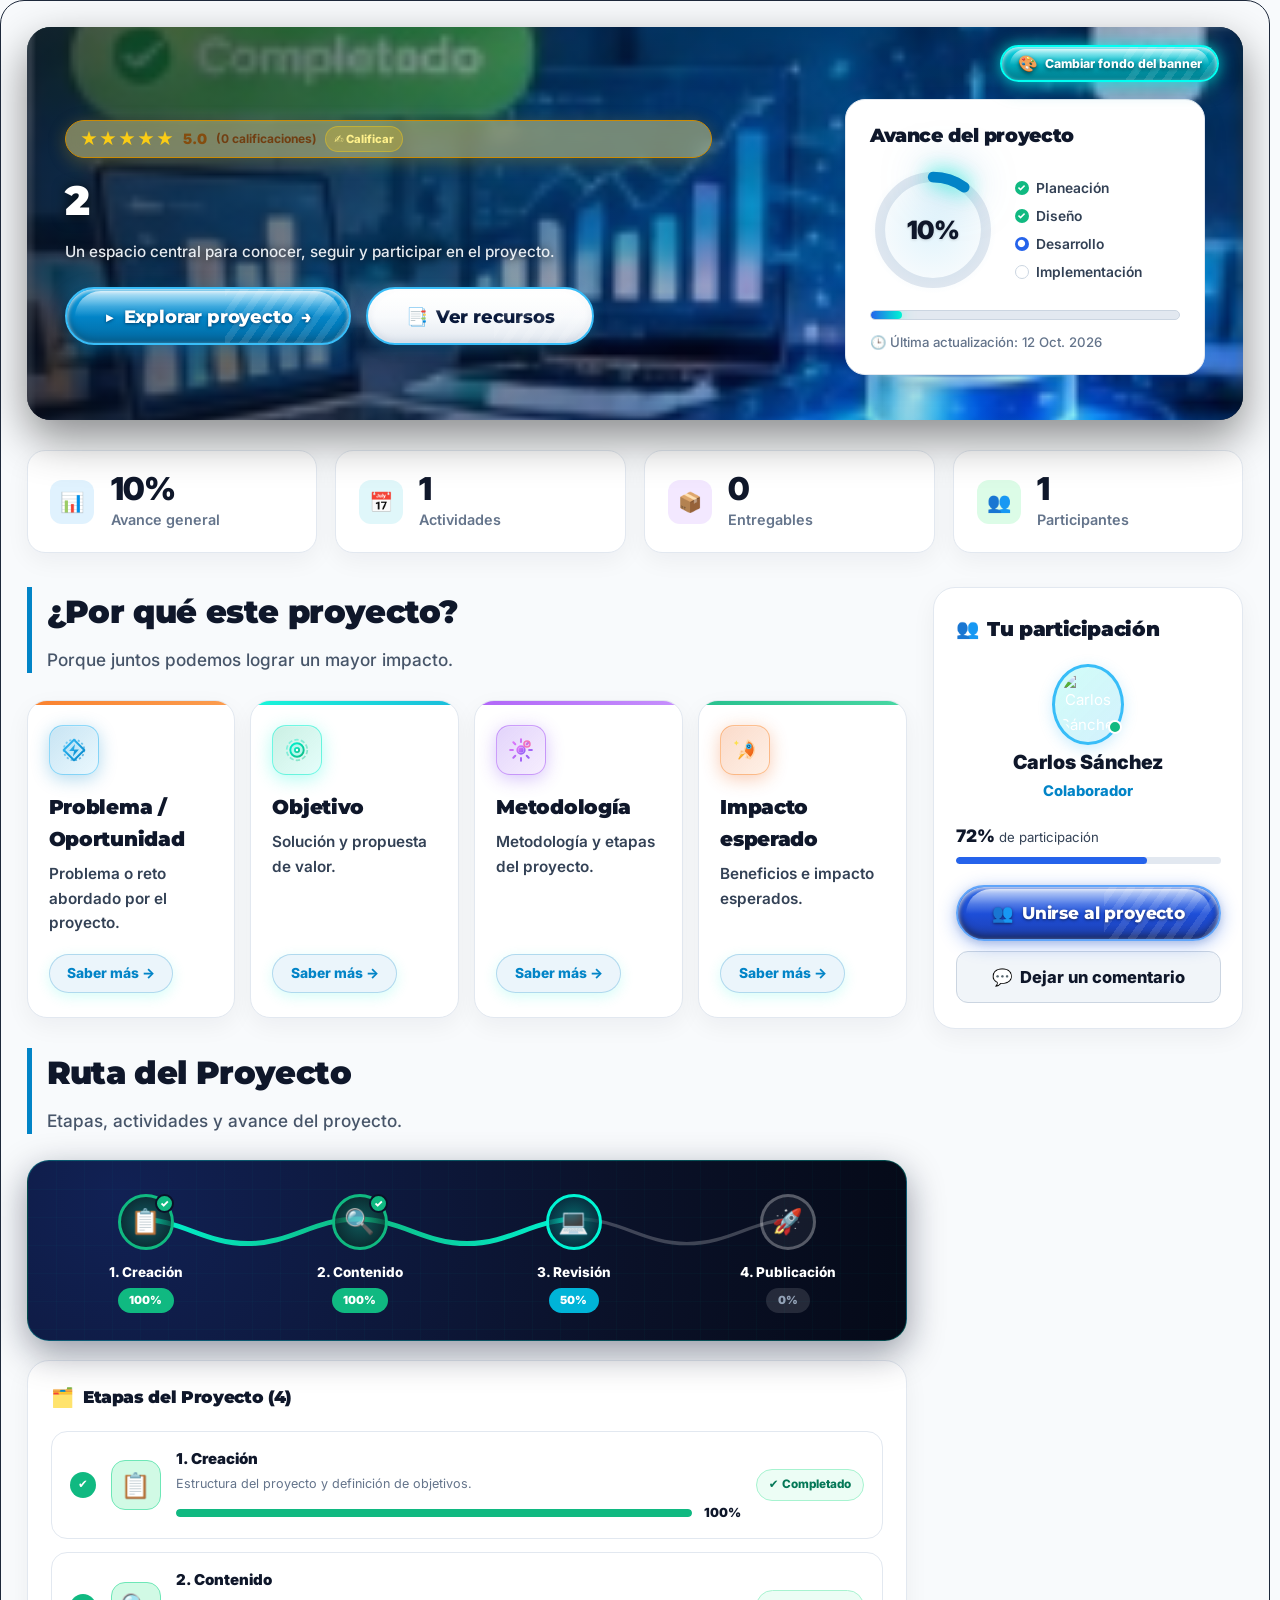
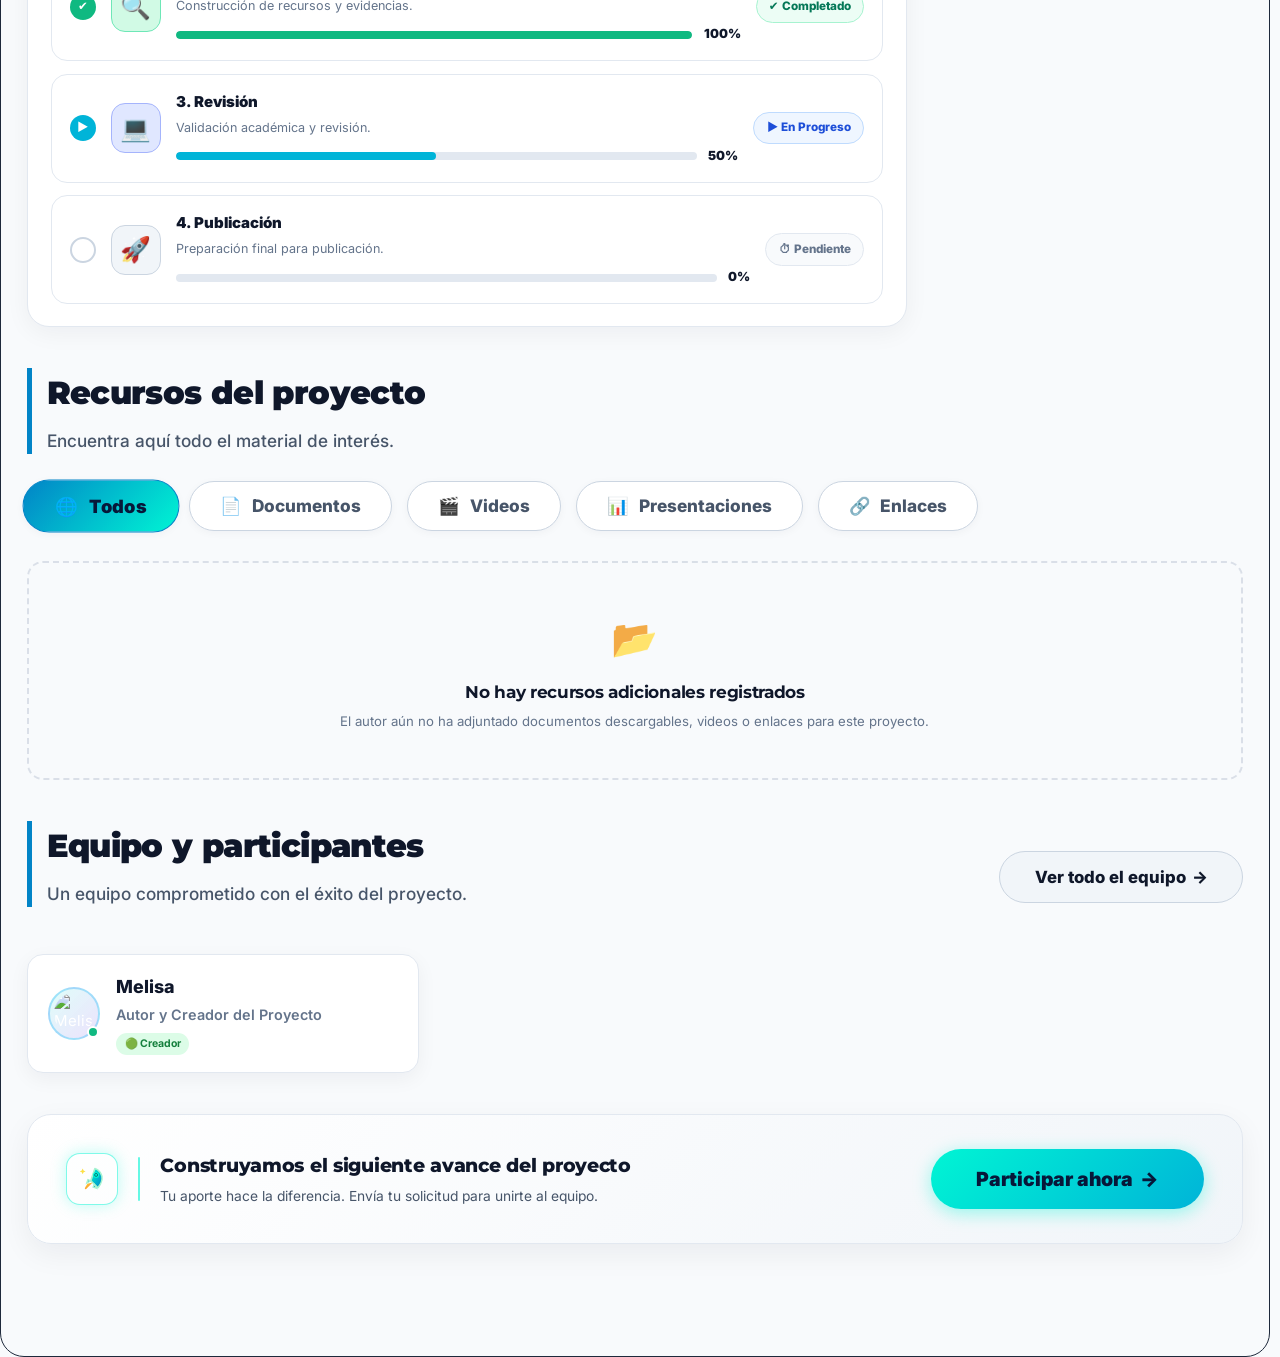
==== commit c391a44c: "fix(sync): sincronizacion global e independiente de portada de tarjeta, banner hero y encuadre para " ====
--- a/proyecto-landing.html
+++ b/proyecto-landing.html
@@ -1770,22 +1770,25 @@
           return !s || s.includes('photo-1451187580459-43490279c0fa') || s.includes('card_data_gov.png') || s.includes('card_ai_society.png') || s.includes('hero_banner.png');
         };
         const savedBanner = activeProject.id ? localStorage.getItem('mentix_hero_banner_' + activeProject.id) : null;
-        let projectBanner = (savedBanner && savedBanner.trim() && !isGenericDef(savedBanner)) ? savedBanner.trim() : null;
+        const localHeroTs = activeProject.id ? Number(localStorage.getItem('mentix_hero_banner_ts_' + activeProject.id) || 0) : 0;
+        const cloudHeroTs = Number(activeProject._heroBannerUpdatedAt || Date.parse(activeProject.updatedAt || '') || 0);
+        const cloudHeroUrl = activeProject.heroBanner || activeProject.designConfig?.bannerUrl || activeProject.landingConfig?.heroBanner || activeProject.govdata?.heroBanner || activeProject.govdata?.designConfig?.bannerUrl || '';
+        let projectBanner = (cloudHeroUrl && !isGenericDef(cloudHeroUrl) && (!localHeroTs || cloudHeroTs >= localHeroTs))
+          ? cloudHeroUrl.trim()
+          : ((savedBanner && savedBanner.trim() && !isGenericDef(savedBanner)) ? savedBanner.trim() : null);
         if (!projectBanner) {
           const candidates = [
-            activeProject.mainImage,
-            activeProject.thumbnailImage,
             activeProject.heroBanner,
             activeProject.designConfig?.bannerUrl,
             activeProject.landingConfig?.heroBanner,
-            activeProject.govdata?.mainImage,
-            activeProject.govdata?.thumbnailImage,
             activeProject.govdata?.heroBanner,
             activeProject.govdata?.designConfig?.bannerUrl,
             activeProject.banner,
+            activeProject.mainImage,
+            (Array.isArray(activeProject.visualAssets) && activeProject.visualAssets[0] && activeProject.visualAssets[0].url) ? activeProject.visualAssets[0].url : '',
             activeProject.coverImage,
-            activeProject.image,
-            (Array.isArray(activeProject.visualAssets) && activeProject.visualAssets[0] && activeProject.visualAssets[0].url) ? activeProject.visualAssets[0].url : ''
+            activeProject.thumbnailImage,
+            activeProject.image
           ];
           projectBanner = candidates.find(u => typeof u === 'string' && !isGenericDef(u)) || null;
         }
@@ -1855,7 +1858,24 @@
           heroSec.style.setProperty('background-repeat', 'no-repeat', 'important');
           heroSec.style.setProperty('background-color', '#06131f', 'important');
           const heroBgImg = document.getElementById('inno-hero-bg-img-el');
-          if (heroBgImg) heroBgImg.src = finalBanner;
+          if (heroBgImg) {
+            heroBgImg.src = finalBanner;
+            let heroCrop = activeProject._heroCrop || null;
+            try {
+              const localCropRaw = activeProject.id ? localStorage.getItem('mentix_crop_hero_' + activeProject.id) : null;
+              const localCropTs = activeProject.id ? Number(localStorage.getItem('mentix_crop_ts_hero_' + activeProject.id) || 0) : 0;
+              const cloudCropTs = Number(activeProject._heroCropUpdatedAt || 0);
+              if (localCropRaw && localCropTs > cloudCropTs) heroCrop = JSON.parse(localCropRaw);
+            } catch (e) {}
+            if (heroCrop) {
+              const z = Math.max(30, Math.min(400, Number(heroCrop.zoom ?? 100) || 100));
+              const ox = Number(heroCrop.offsetX ?? 0) || 0;
+              const oy = Number(heroCrop.offsetY ?? 0) || 0;
+              heroBgImg.style.setProperty('object-fit', heroCrop.fit === 'contain' ? 'contain' : 'cover', 'important');
+              heroBgImg.style.setProperty('transform', `translate(${ox}%, ${oy}%) scale(${(z / 100).toFixed(2)})`, 'important');
+              heroBgImg.style.setProperty('transform-origin', 'center center', 'important');
+            }
+          }
         }
 
         const heroEyebrow = document.getElementById('inno-hero-eyebrow');
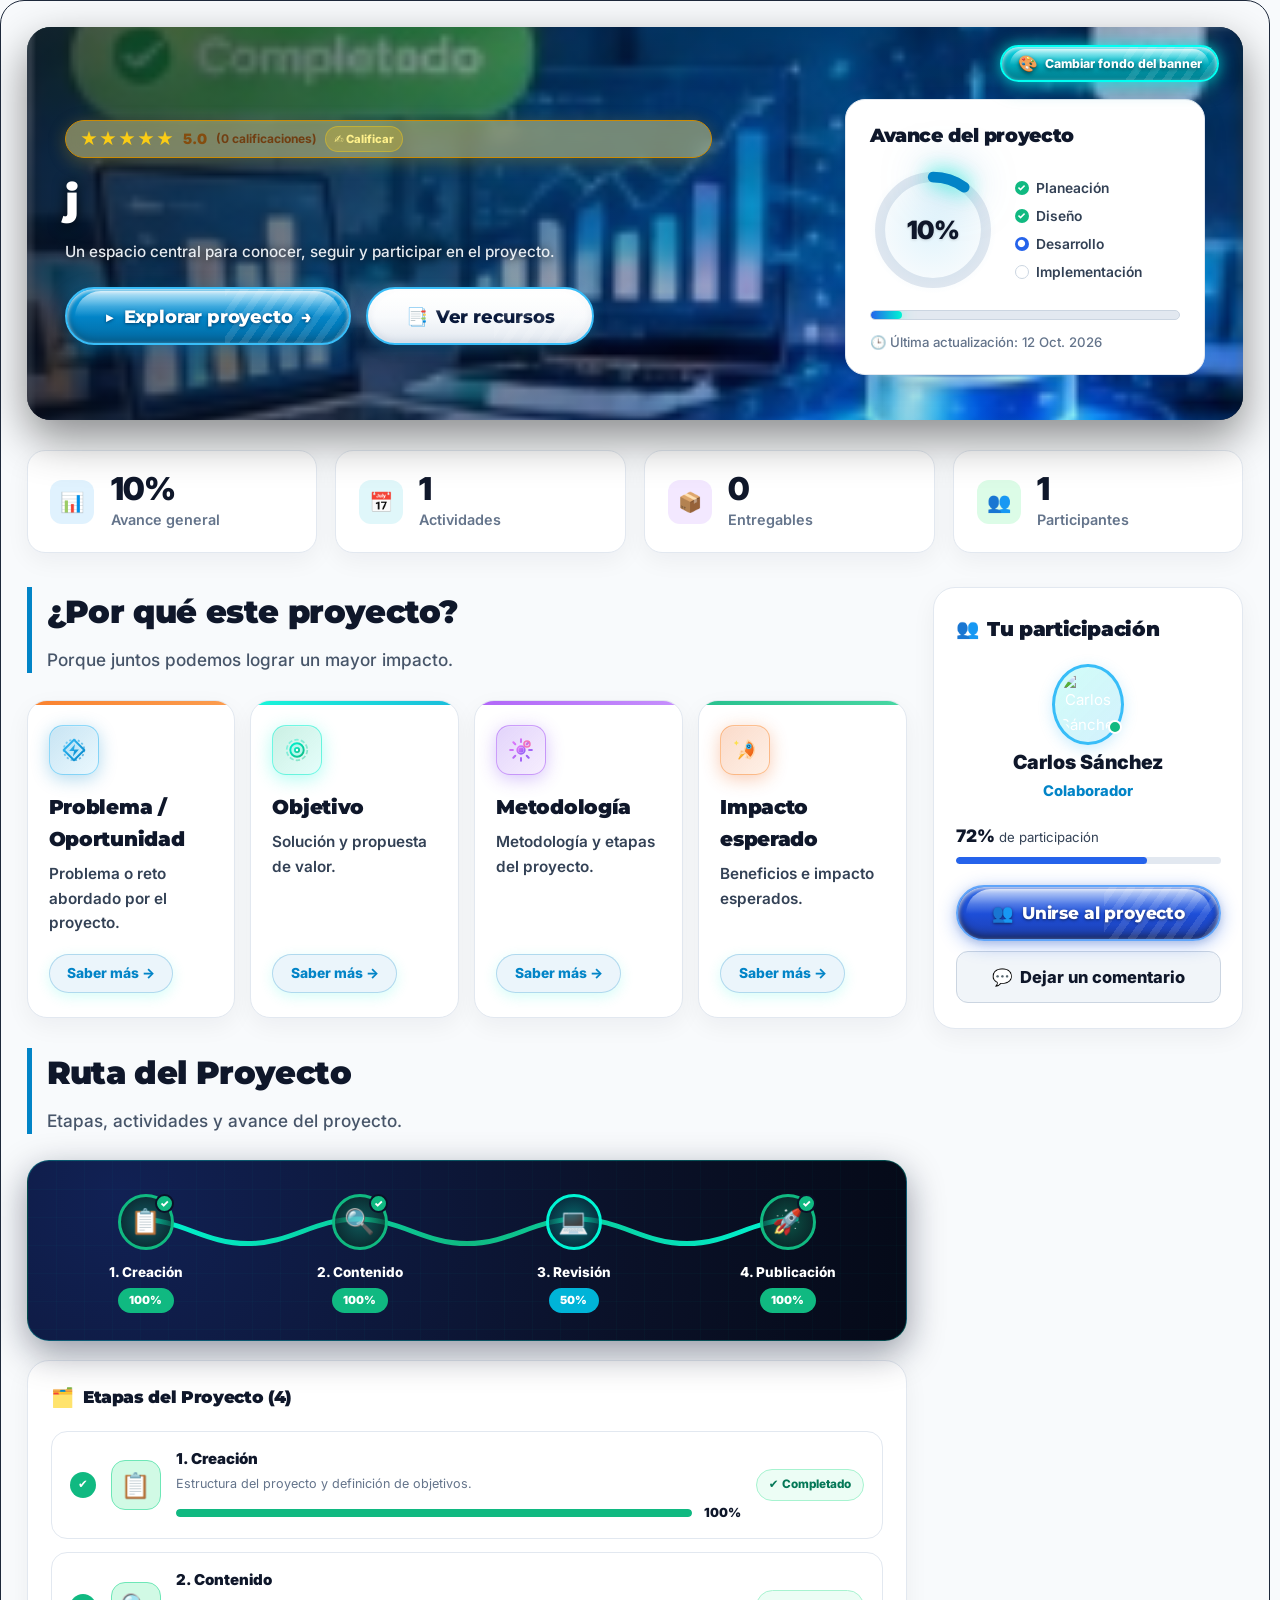
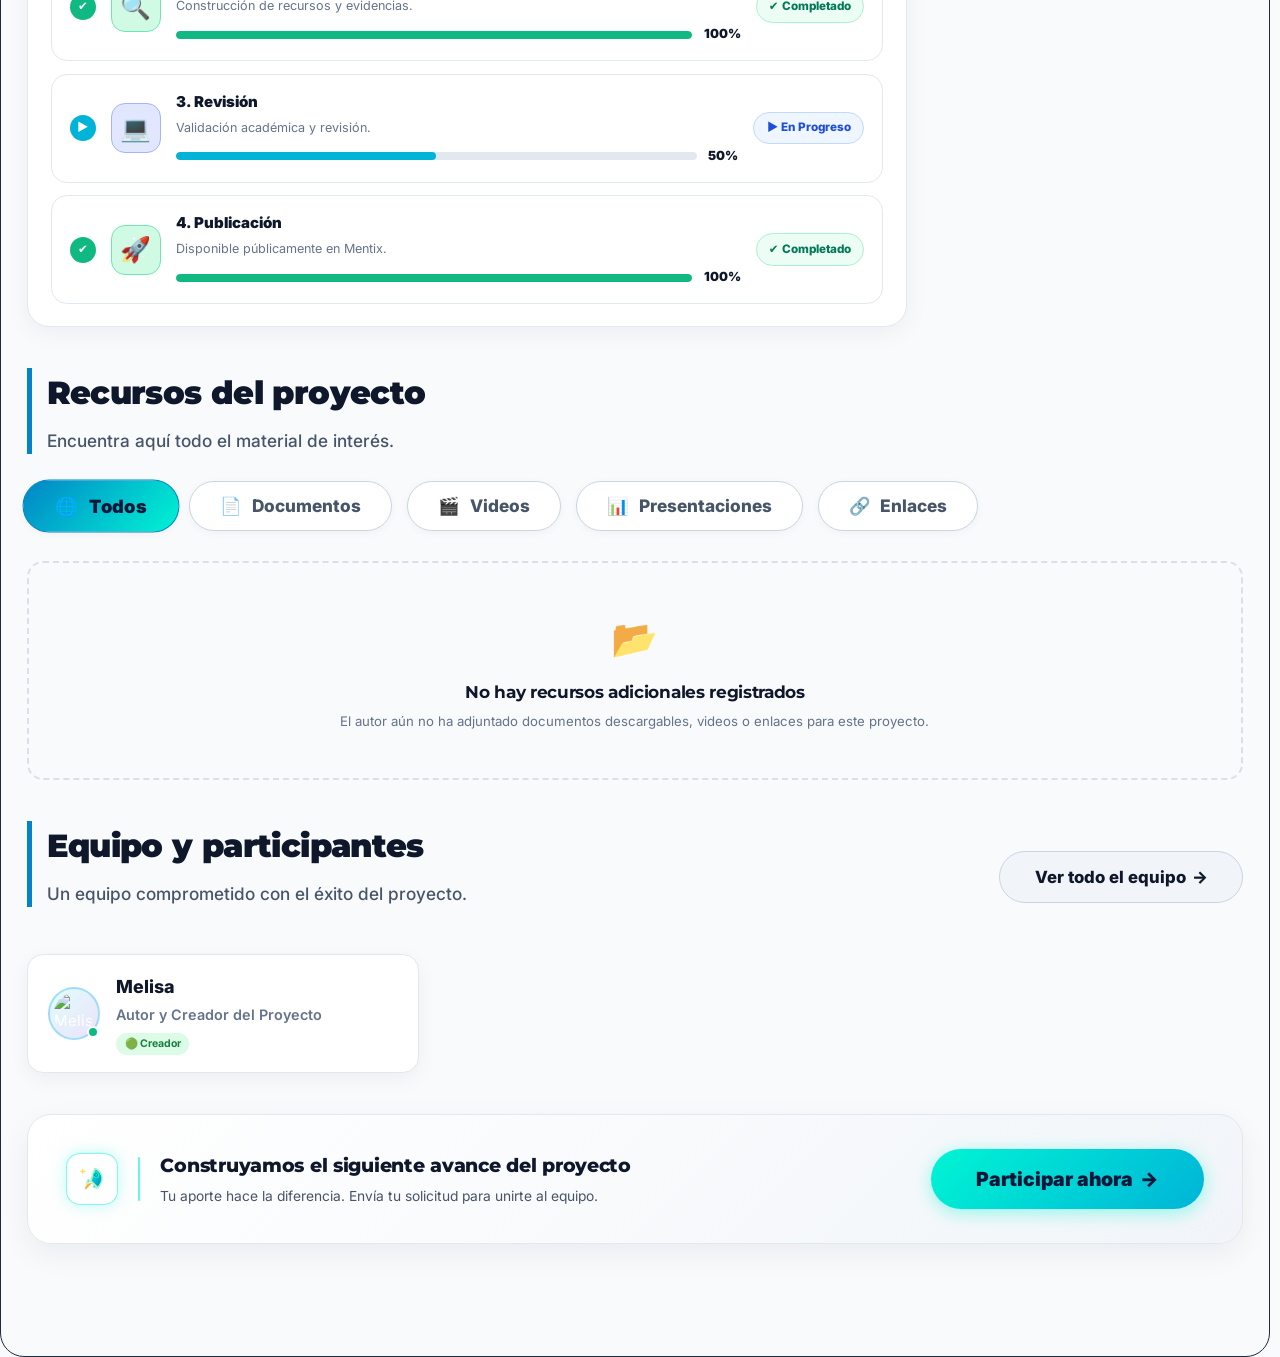
==== commit 1add4d69: "fix: eliminar usuarios y calificaciones falsas, y agregar 5to boton Editar banner o portadas para AD" ====
--- a/proyecto-landing.html
+++ b/proyecto-landing.html
@@ -1155,14 +1155,7 @@
         hub = JSON.parse(localStorage.getItem(hubKey) || '{"joinRequests":[],"members":[],"views":[],"ratings":[]}');
       } catch (e) {}
       if (!Array.isArray(hub.ratings)) hub.ratings = [];
-
-      if (hub.ratings.length === 0) {
-        hub.ratings = [
-          { who: 'u1', name: 'Sofía Morales', stars: 5, comment: '¡Increíble trabajo en equipo! La propuesta visual y los recursos interactivos están extraordinarios.', tag: '🎨 Gran diseño', t: Date.now() - 3600000 * 28 },
-          { who: 'u2', name: 'Mateo Delgado', stars: 5, comment: 'Un proyecto sumamente inspirador para toda la comunidad. Gran dominio temático y claridad.', tag: '🚀 Gran impacto', t: Date.now() - 3600000 * 72 }
-        ];
-        try { localStorage.setItem(hubKey, JSON.stringify(hub)); } catch (e) {}
-      }
+      hub.ratings = hub.ratings.filter(r => r && !String(r.who || '').startsWith('u') && !String(r.who || '').startsWith('usr_sample_'));
 
       const totalCount = hub.ratings.length;
       const sum = hub.ratings.reduce((acc, r) => acc + (parseInt(r.stars, 10) || 5), 0);
--- a/css/styles.css
+++ b/css/styles.css
@@ -7301,6 +7301,7 @@
 .saas-card-btn-landing,
 .saas-card-btn-authorize,
 .saas-card-btn-primary,
+.saas-card-btn-media,
 .btn-card-details,
 .btn-card-landing,
 .btn-card-authorize,
@@ -7333,6 +7334,7 @@
 .saas-card-btn-landing:active,
 .saas-card-btn-authorize:active,
 .saas-card-btn-primary:active,
+.saas-card-btn-media:active,
 .saas-create-btn:active {
   transform: translateY(2px) scale(0.96) !important;
 }
@@ -7343,6 +7345,7 @@
 .saas-card-btn-landing::before,
 .saas-card-btn-authorize::before,
 .saas-card-btn-primary::before,
+.saas-card-btn-media::before,
 .saas-create-btn::before {
   content: "" !important;
   position: absolute !important;
@@ -7362,6 +7365,7 @@
 .saas-card-btn-landing::after,
 .saas-card-btn-authorize::after,
 .saas-card-btn-primary::after,
+.saas-card-btn-media::after,
 .saas-create-btn::after {
   content: "" !important;
   position: absolute !important;
@@ -7379,6 +7383,7 @@
 .saas-card-btn-landing > *,
 .saas-card-btn-authorize > *,
 .saas-card-btn-primary > *,
+.saas-card-btn-media > *,
 .saas-create-btn > * {
   position: relative !important;
   z-index: 2 !important;
@@ -7446,6 +7451,19 @@
 .saas-card-btn-primary:hover {
   transform: translateY(-2px) scale(1.03) !important;
   box-shadow: 0 0 24px rgba(216, 180, 254, 0.85), 0 10px 24px rgba(139, 92, 246, 0.55) !important;
+}
+
+/* 5b. Botón "Editar banner o portadas" (Admin) -> Cápsula Verde Azulado / Teal Neón 3D */
+.saas-card-btn-media {
+  background: linear-gradient(180deg, #2dd4bf 0%, #0d9488 55%, #115e59 100%) !important;
+  border: 2px solid #5eead4 !important;
+  color: #ffffff !important;
+  box-shadow: 0 0 16px rgba(94, 234, 212, 0.65), 0 6px 18px rgba(13, 148, 136, 0.4), inset 0 2px 4px rgba(255, 255, 255, 0.8), inset 0 -3px 8px #134e4a !important;
+  text-shadow: 0 2px 4px rgba(6, 78, 59, 0.8) !important;
+}
+.saas-card-btn-media:hover {
+  transform: translateY(-2px) scale(1.03) !important;
+  box-shadow: 0 0 24px rgba(94, 234, 212, 0.85), 0 10px 24px rgba(13, 148, 136, 0.55) !important;
 }
 
 /* 6. Botón "+ Nuevo Proyecto" -> Cápsula Cian Turquesa Neón 3D */
--- a/css/project-landing.css
+++ b/css/project-landing.css
@@ -4626,18 +4626,18 @@
 .saas-card-banner-wrap {
   position: relative;
   width: 100%;
-  height: 135px;
-  min-height: 135px;
-  max-height: 135px;
+  height: 200px;
+  min-height: 200px;
+  max-height: 200px;
   overflow: hidden;
   background: #0f172a;
 }
 
 .saas-card-banner-img {
   width: 100% !important;
-  height: 135px !important;
-  min-height: 135px !important;
-  max-height: 135px !important;
+  height: 200px !important;
+  min-height: 200px !important;
+  max-height: 200px !important;
   object-fit: cover !important;
   object-position: center !important;
   display: block !important;
@@ -4671,7 +4671,8 @@
 }
 
 .saas-card-actions > button:only-child,
-.saas-card-actions > button:nth-child(3):last-child {
+.saas-card-actions > button:nth-child(3):last-child,
+.saas-card-actions > button.saas-card-btn-media {
   grid-column: 1 / -1 !important;
 }
 
